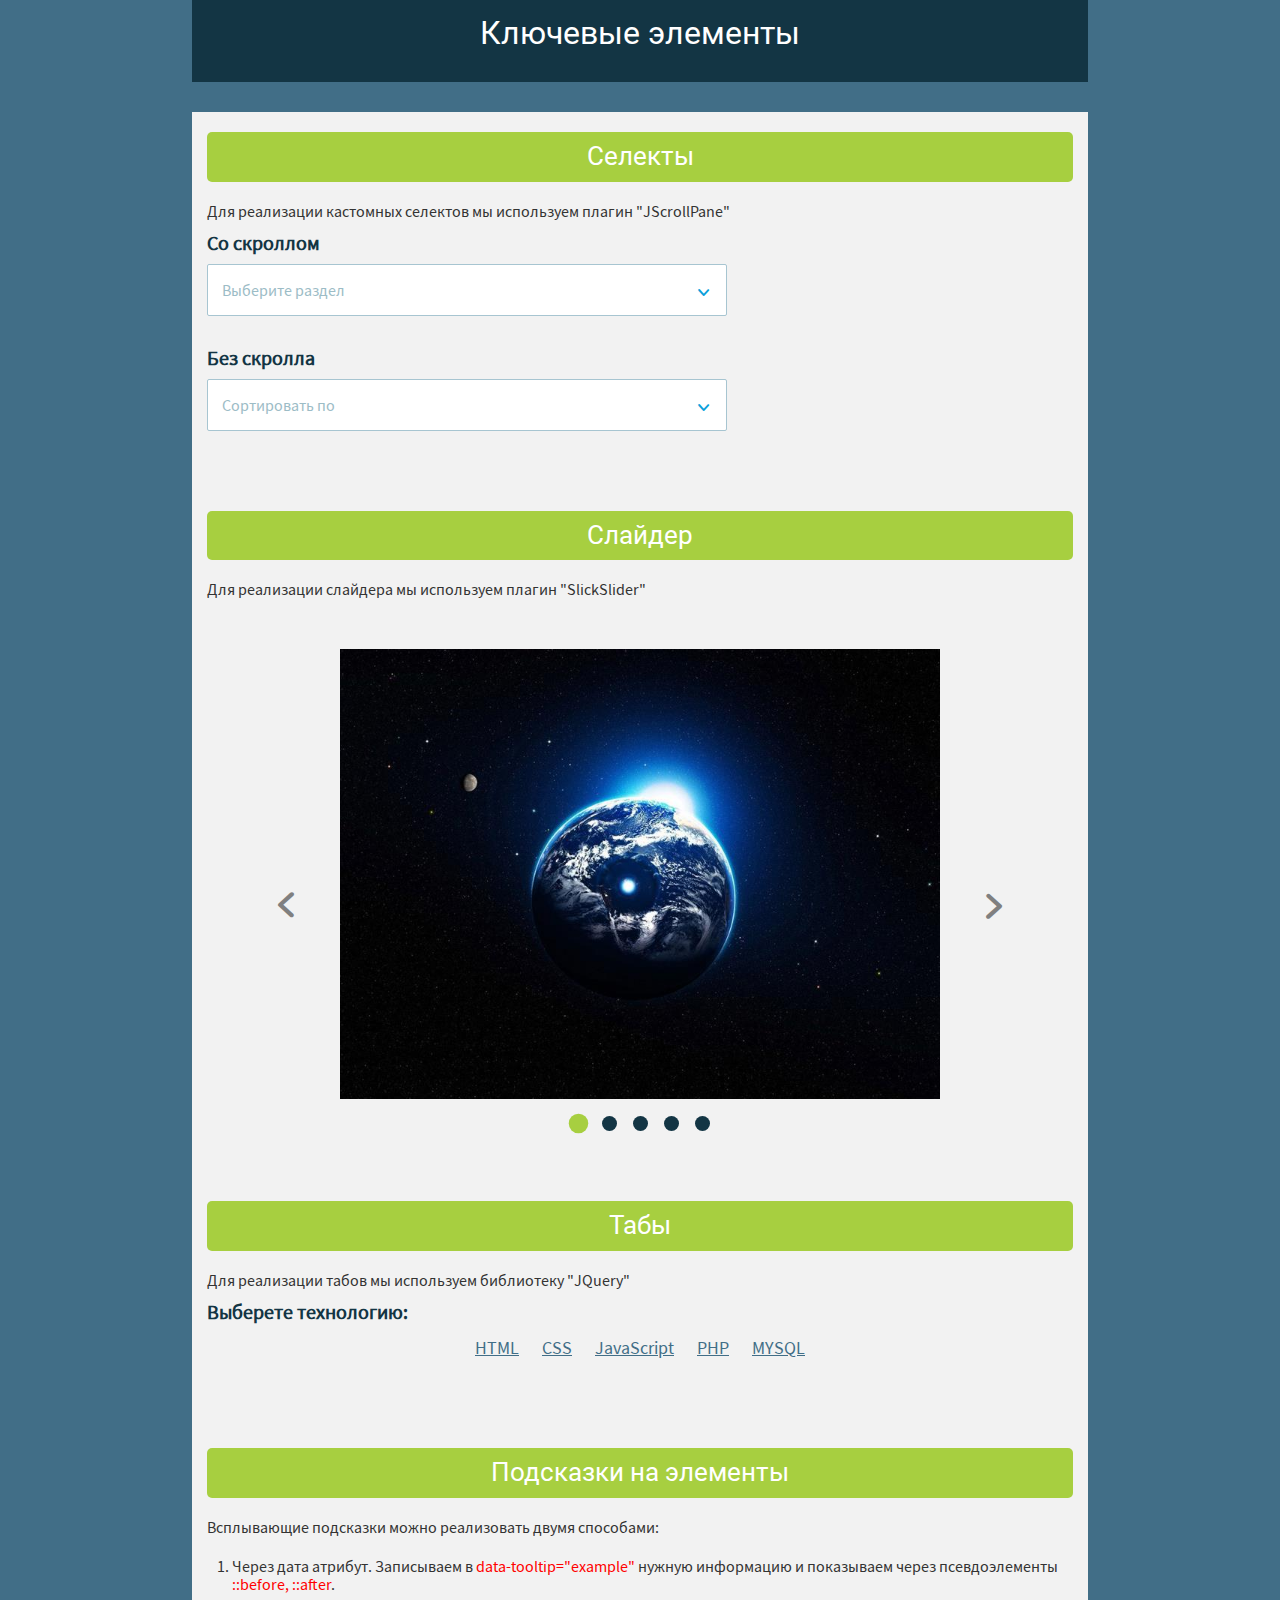
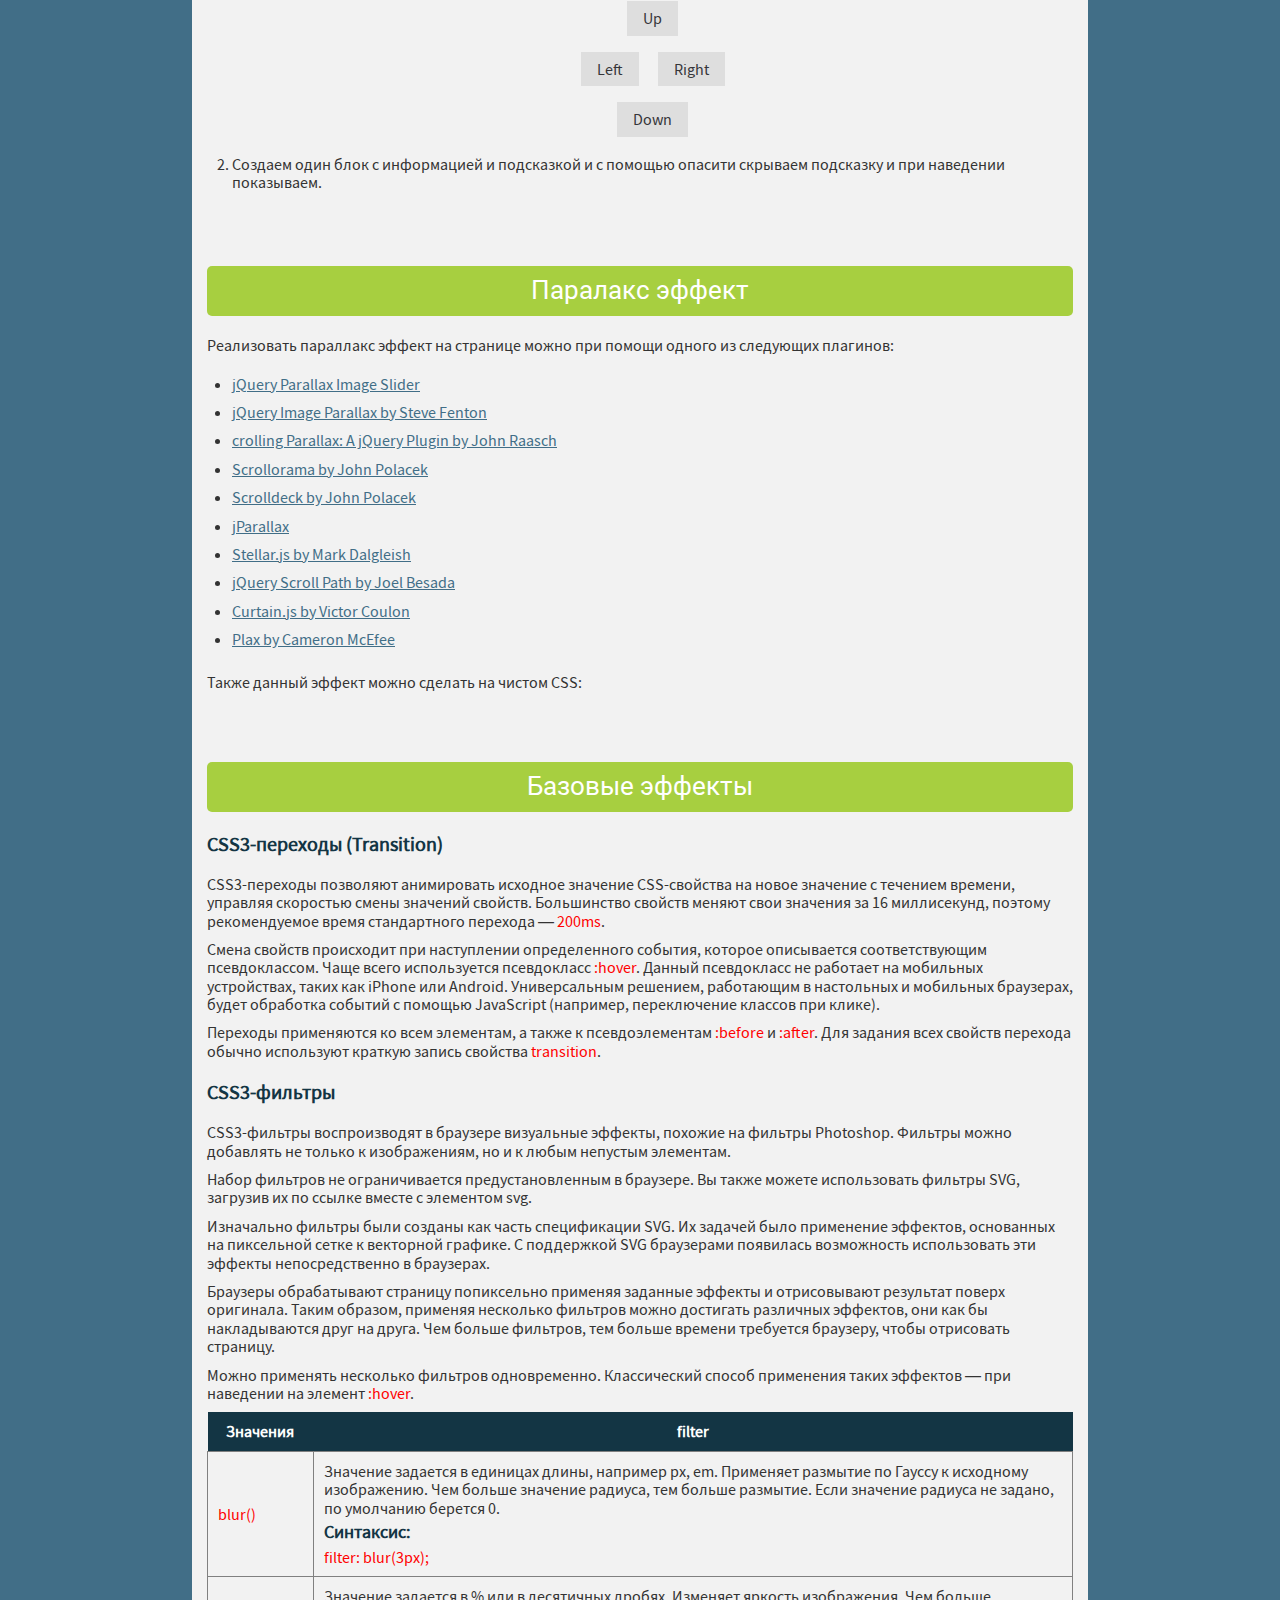
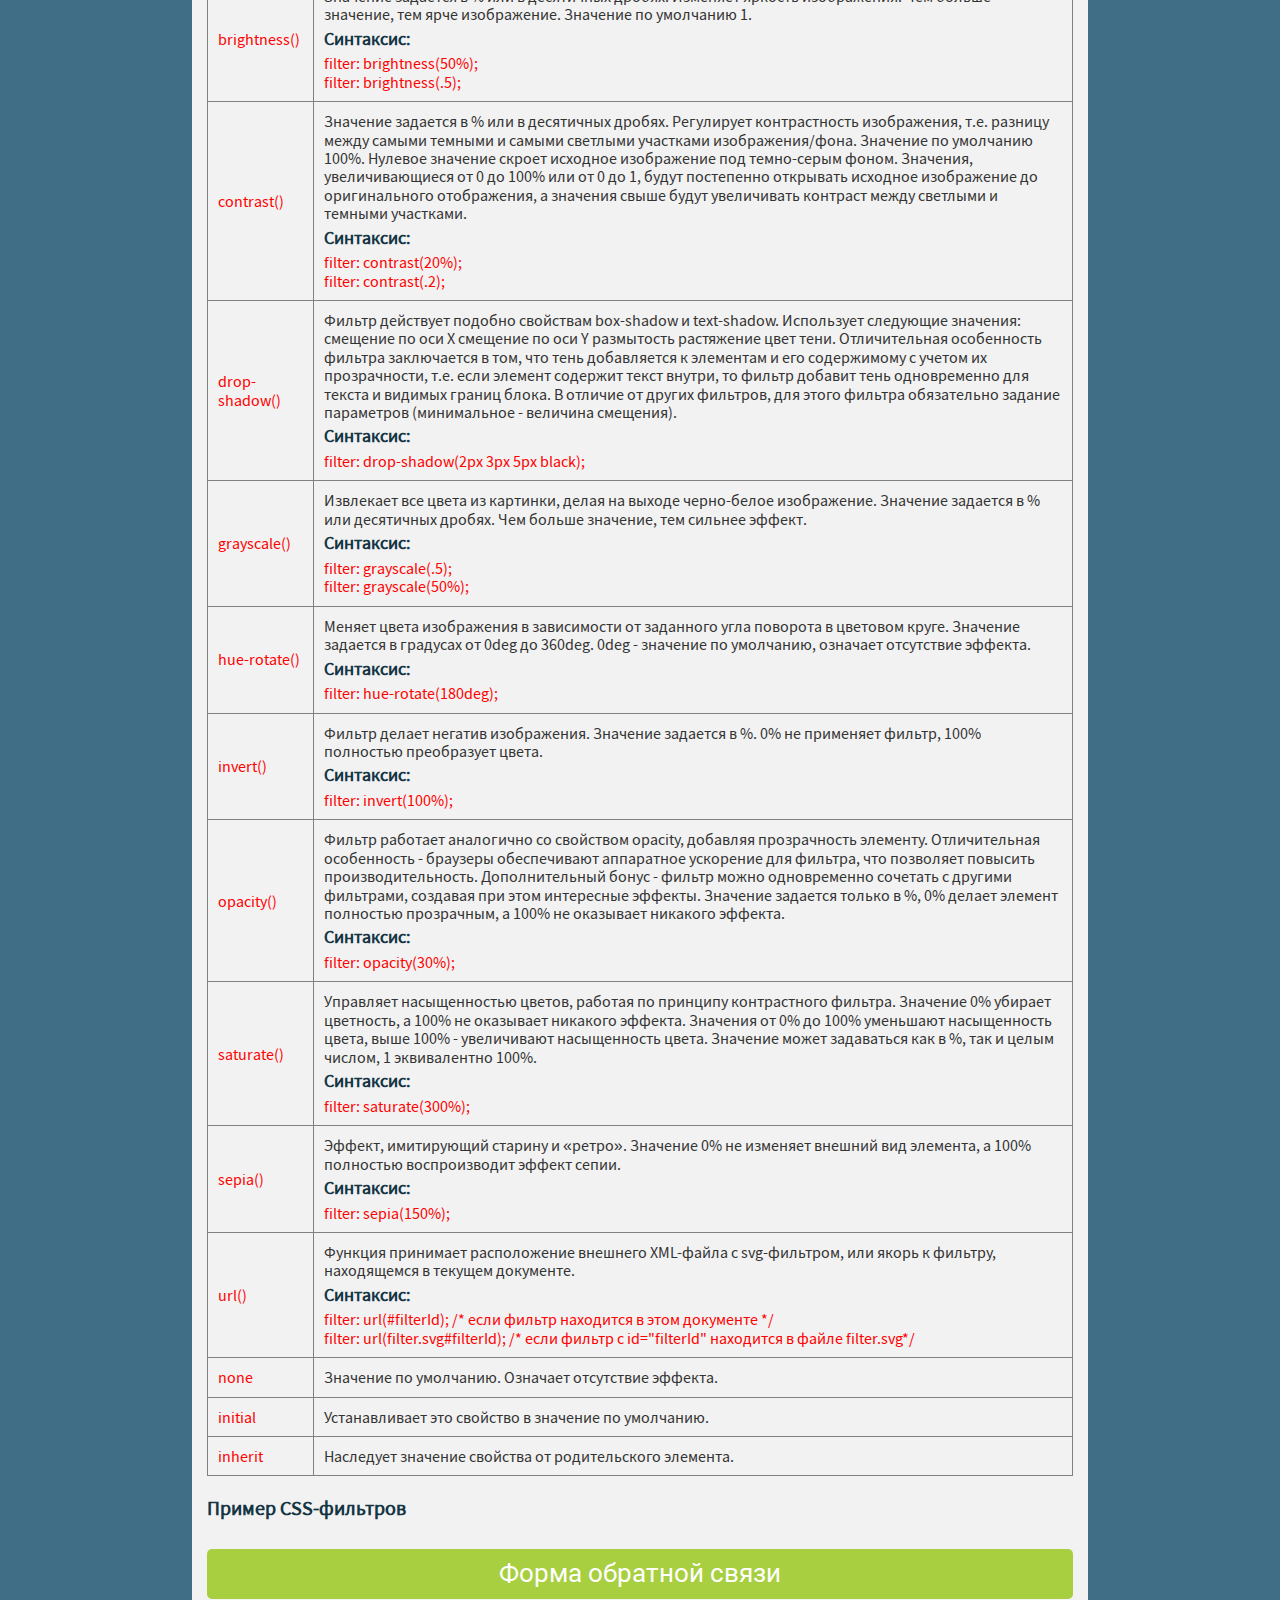
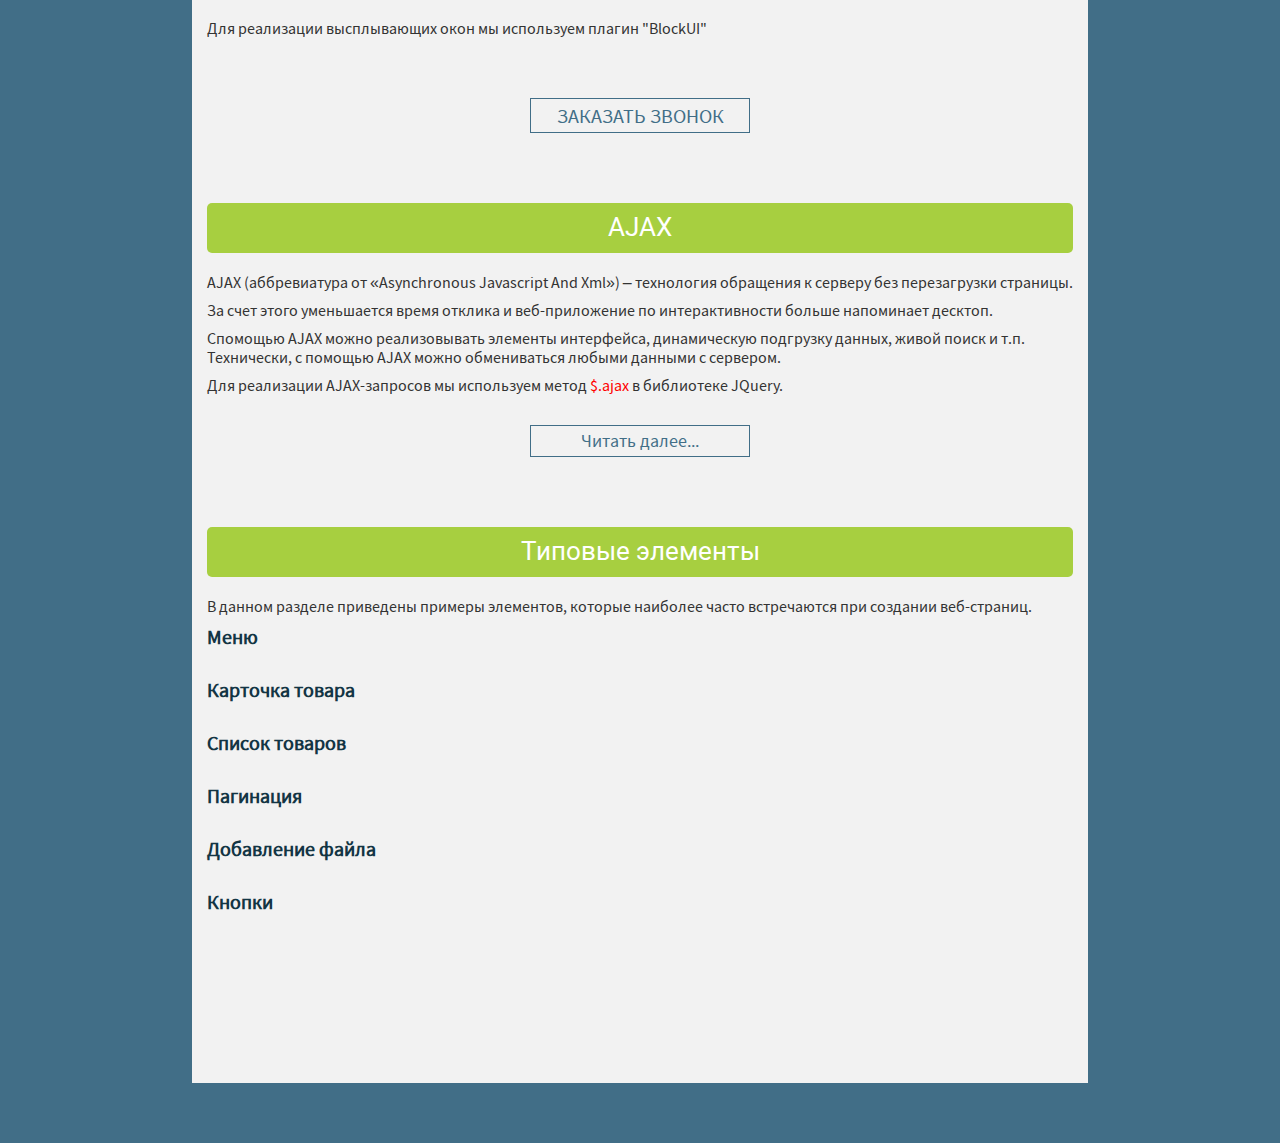
==== key_elements/elements.html @ 2337643b "add key_elemets" ====
<!DOCTYPE html>
<html lang="ru">
<head>
	<!--[if IE 9]><html class="ie"><![endif]-->
	<meta charset="UTF-8">
	<title>Ключевые элементы</title>
	<meta name="keywords" content="" />
	<meta name="description" content="" />
	<meta http-equiv="X-UA-Compatible" content="IE=edge" >
	<link rel="stylesheet" href="css/libs/normalize.css">
	<link type="text/css" href="css/jquery.jscrollpane.css" rel="stylesheet"/>
	<link type="text/css" href="css/sumoselect.css" rel="stylesheet"/>
	<link rel="stylesheet" href="css/slick.css">
	<link rel="stylesheet" href="css/element_slider.css">
	<link rel="stylesheet" href="css/pop_up.css">
	<link rel="stylesheet" href="css/fonts.css">
	<link rel="stylesheet" href="css/main.css">
	
</head>
<body>

	<header class="header">
		<h1 class="header__title">Ключевые элементы</h1>
	</header>

	<div class="content">

		<div class="content__item charter">
			<h2 class="charter__title">Селекты</h2>
			<div class="charter__text">
				<p class="charter__paragraph">Для реализации кастомных селектов мы используем плагин "JScrollPane"</p>
				<h3 class="charter__subtitle">Со скроллом</h3>
				<div class="select-wrap">
					<select class="js-select select">
						<option disabled="disabled" selected>Выберите раздел</option>
						<option>1</option>
						<option>2</option>
						<option>3</option>
						<option>4</option>
						<option>5</option>
						<option>6</option>
						<option>7</option>
					</select>
				</div>

				<h3 class="charter__subtitle">Без скролла</h3>
				<div class="select-wrap">
					<select class="js-select select">
						<option disabled="disabled" selected>Сортировать по</option>
						<option>Цене</option>
						<option>Популярности</option>
						<option>Производителю</option>
					</select>
				</div>
			</div>
		</div>

		<div class="content__item charter">
			<h2 class="charter__title">Слайдер</h2>
			<div class="charter__text">
				<p class="charter__paragraph">Для реализации слайдера мы используем плагин "SlickSlider"</p>
				<ul class="js-slider__list slider__list">
					<li class="slider__item">
						<img src="img/slide-1.jpg" alt="Slide" class="slider__img">
					</li>
					<li class="slider__item">
						<img src="img/slide-2.jpg" alt="Slide" class="slider__img">
					</li>
					<li class="slider__item">
						<img src="img/slide-3.jpg" alt="Slide" class="slider__img">
					</li>
					<li class="slider__item">
						<img src="img/slide-4.jpg" alt="Slide" class="slider__img">
					</li>
					<li class="slider__item">
						<img src="img/slide-5.jpg" alt="Slide" class="slider__img">
					</li>
				</ul>
			</div>
		</div>

		<div class="content__item charter">
			<h2 class="charter__title">Табы</h2>
			<p class="charter__paragraph">Для реализации табов мы используем библиотеку "JQuery"</p>
			<div class="charter__text">
				<div class="tabs-wrapper">
					<div class="tabs js-tabs">
						<div class="exampleTab__choose">
							<span class="exampleTab__pick">Выберете технологию:</span>
							<span class="exampleTab__mobileSelect js-mobile-tab-link"></span>
							<div class="exampleTab__tabs js-mobiletabs">
							<a href="javascript:void(0);" data-href="elem1" class="js-tab-link exampleTab__tab">HTML</a>
							<a href="javascript:void(0);" data-href="elem2" class="js-tab-link exampleTab__tab">CSS</a>
							<a href="javascript:void(0);" data-href="elem3" class="js-tab-link exampleTab__tab">JavaScript</a>
							<a href="javascript:void(0);" data-href="elem4" class="js-tab-link exampleTab__tab">PHP</a>
							<a href="javascript:void(0);" data-href="elem5" class="js-tab-link exampleTab__tab">MYSQL</a>
							</div>
						</div>
						<div class="exampleTab__tabblock">
							<div class="exampleTab__item js-tab__elem1 hidden-block js-tab">
								HTML (HyperText Markup Language — «язык гипертекстовой разметки») — стандартизированный язык разметки документов во Всемирной паутине. Большинство веб-страниц содержат описание разметки на языке HTML (или XHTML).
							</div>
							<div class="exampleTab__item js-tab__elem2 hidden-block js-tab">
								CSS (Cascading Style Sheets — каскадные таблицы стилей) — формальный язык описания внешнего вида документа, написанного с использованием языка разметки.
							</div>
							<div class="exampleTab__item js-tab__elem3 hidden-block js-tab">
								JavaScript — мультипарадигменный язык программирования. Поддерживает объектно-ориентированный, императивный и функциональный стили. Является реализацией языка ECMAScript (стандарт ECMA-262).
							</div>
							<div class="exampleTab__item js-tab__elem4 hidden-block js-tab">
								PHP (PHP: Hypertext Preprocessor — «PHP: препроцессор гипертекста»; первоначально Personal Home Page Tools — «Инструменты для создания персональных веб-страниц») — скриптовый язык общего назначения, интенсивно применяемый для разработки веб-приложений.
							</div>
							<div class="exampleTab__item js-tab__elem5 hidden-block js-tab">
								MySQL — свободная реляционная система управления базами данных. Разработку и поддержку MySQL осуществляет корпорация Oracle, получившая права на торговую марку вместе с поглощённой Sun Microsystems, которая ранее приобрела шведскую компанию MySQL AB. Продукт распространяется как под GNU General Public License, так и под собственной коммерческой лицензией. Помимо этого, разработчики создают функциональность по заказу лицензионных пользователей. Именно благодаря такому заказу почти в самых ранних версиях появился механизм репликации.
							</div>
						</div>
					</div>
				</div>
			</div>
		</div>

		<div class="content__item charter">
			<h2 class="charter__title">Подсказки на элементы</h2>
			<div class="charter__text">
				<p class="charter__paragraph">Всплывающие подсказки можно реализовать двумя способами:</p>
				<ol class="list">
					<li class="list__item">Через дата атрибут. Записываем в <span class="word--red">data-tooltip="example"</span> нужную информацию и показываем через псевдоэлементы <span class="word--red">::before, ::after</span>.
						<main>
							<div>
								<span tooltip="I'm up above it!">Up</span>
							</div>
							<div>
								<span tooltip="Slide to the left" flow="left">Left</span>
								<span tooltip="Slide to the right" flow="right">Right</span>
							</div>
							<div>
								<span tooltip="Get Down." flow="down">Down</span>
							</div>
						</main>
					</li>
					<li class="list__item">Создаем один блок с информацией и подсказкой и с помощью опасити скрываем подсказку и при наведении показываем.
						<script async src="https://jsfiddle.net/skuxvdde/1/embed/html,css,result/dark/"></script>
					</li>
				</ol>
				
			</div>
		</div>

		<div class="content__item charter">
			<h2 class="charter__title">Паралакс эффект</h2>
			<div class="charter__text">
				<p class="charter__paragraph">
					Реализовать параллакс эффект на странице можно при помощи одного из следующих плагинов:
				</p>
				<ul class="list">
					<li class="list__item"><a href="https://github.com/bobbravo2/jQuery-Parallax-Slider">jQuery Parallax Image Slider</a></li>
					<li class="list__item"><a href="http://www.stevefenton.co.uk/cmsfiles/assets/File/imageparallax.html">jQuery Image Parallax by Steve Fenton</a></li>
					<li class="list__item"><a href="http://jonraasch.com/blog/scrolling-parallax-jquery-plugin">crolling Parallax: A jQuery Plugin by John Raasch</a></li>
					<li class="list__item"><a href="http://johnpolacek.github.com/scrollorama/">Scrollorama by John Polacek</a></li>
					<li class="list__item"><a href="http://johnpolacek.github.com/scrolldeck.js/">Scrolldeck by John Polacek</a></li>
					<li class="list__item"><a href="http://webdev.stephband.info/parallax.html">jParallax </a></li>
					<li class="list__item"><a href="http://markdalgleish.com/projects/stellar.js/">Stellar.js by Mark Dalgleish</a></li>
					<li class="list__item"><a href="http://joelb.me/scrollpath/">jQuery Scroll Path by Joel Besada</a></li>
					<li class="list__item"><a href="http://curtain.victorcoulon.fr/#intro">Curtain.js by Victor Coulon</a></li>
					<li class="list__item"><a href="http://www.cameronmcefee.com/plax/">Plax by Cameron McEfee</a></li>
				</ul>
				<p class="charter__paragraph">
					Также данный эффект можно сделать на чистом CSS:
				</p>
				<script async src="https://jsfiddle.net/6qmL6r1r/embed/html,css,result/dark/"></script>
			</div>
		</div>

		<div class="content__item charter">
			<h2 class="charter__title">Базовые эффекты</h2>
			<div class="charter__text">
				<h3 class="charter__subtitle">CSS3-переходы (Transition)</h3>
				<p class="charter__paragraph">CSS3-переходы позволяют анимировать исходное значение CSS-свойства на новое значение с течением времени, управляя скоростью смены значений свойств. Большинство свойств меняют свои значения за 16 миллисекунд, поэтому рекомендуемое время стандартного перехода — <span class="word--red">200ms</span>.</p>
				<p class="charter__paragraph">Смена свойств происходит при наступлении определенного события, которое описывается соответствующим псевдоклассом. Чаще всего используется псевдокласс <span class="word--red">:hover</span>. Данный псевдокласс не работает на мобильных устройствах, таких как iPhone или Android. Универсальным решением, работающим в настольных и мобильных браузерах, будет обработка событий с помощью JavaScript (например, переключение классов при клике).</p>
				<p class="charter__paragraph">Переходы применяются ко всем элементам, а также к псевдоэлементам <span class="word--red">:before</span> и <span class="word--red">:after</span>. Для задания всех свойств перехода обычно используют краткую запись свойства   <span class="word--red">transition</span>.</p>
				<script async src="https://jsfiddle.net/afwvyvx9/6/embed/html,css,result/dark/"></script>
			</div>
			<div class="charter__text">
				<h3 class="charter__subtitle">CSS3-фильтры</h3>
				<p class="charter__paragraph">CSS3-фильтры воспроизводят в браузере визуальные эффекты, похожие на фильтры Photoshop. Фильтры можно добавлять не только к изображениям, но и к любым непустым элементам.</p>
				<p class="charter__paragraph">Набор фильтров не ограничивается предустановленным в браузере. Вы также можете использовать фильтры SVG, загрузив их по ссылке вместе с элементом svg.</p>
				<p class="charter__paragraph">Изначально фильтры были созданы как часть спецификации SVG. Их задачей было применение эффектов, основанных на пиксельной сетке к векторной графике. С поддержкой SVG браузерами появилась возможность использовать эти эффекты непосредственно в браузерах.</p>
				<p class="charter__paragraph">Браузеры обрабатывают страницу попиксельно применяя заданные эффекты и отрисовывают результат поверх оригинала. Таким образом, применяя несколько фильтров можно достигать различных эффектов, они как бы накладываются друг на друга. Чем больше фильтров, тем больше времени требуется браузеру, чтобы отрисовать страницу.</p>
				<p class="charter__paragraph">Можно применять несколько фильтров одновременно. Классический способ применения таких эффектов — при наведении на элемент <span class="word--red">:hover</span>.</p>

				<table>
					<tr>
						<th class="th--1st">Значения</th>
						<th>filter</th>
					</tr>
					<tr>
						<td class="word--red">blur()</td>
						<td>
							<p>Значение задается в единицах длины, например px, em. Применяет размытие по Гауссу к исходному изображению. Чем больше значение радиуса, тем больше размытие. Если значение радиуса не задано, по умолчанию берется 0.</p>
							<p class="table__syntax">Синтаксис:</p>
							<p class="word--red">filter: blur(3px);</p>
						</td>
					</tr>
					<tr>
						<td class="word--red">brightness()</td>
						<td>
							<p>Значение задается в % или в десятичных дробях. Изменяет яркость изображения. Чем больше значение, тем ярче изображение. Значение по умолчанию 1.</p>
							<p class="table__syntax">Синтаксис:</p>
							<p class="word--red">filter: brightness(50%);</p>
							<p class="word--red">filter: brightness(.5);</p>
						</td>
					</tr>
					<tr>
						<td class="word--red">contrast()</td>
						<td>
							<p>Значение задается в % или в десятичных дробях. Регулирует контрастность изображения, т.е. разницу между самыми темными и самыми светлыми участками изображения/фона. Значение по умолчанию 100%. Нулевое значение скроет исходное изображение под темно-серым фоном. Значения, увеличивающиеся от 0 до 100% или от 0 до 1, будут постепенно открывать исходное изображение до оригинального отображения, а значения свыше будут увеличивать контраст между светлыми и темными участками.</p>
							<p class="table__syntax">Синтаксис:</p>
							<p class="word--red">filter: contrast(20%);</p>
							<p class="word--red">filter: contrast(.2);</p>
						</td>
					</tr>
					<tr>
						<td class="word--red">drop-shadow()</td>
						<td>
							<p>Фильтр действует подобно свойствам box-shadow и text-shadow. Использует следующие значения: смещение по оси Х смещение по оси Y размытость растяжение цвет тени. Отличительная особенность фильтра заключается в том, что тень добавляется к элементам и его содержимому с учетом их прозрачности, т.е. если элемент содержит текст внутри, то фильтр добавит тень одновременно для текста и видимых границ блока. В отличие от других фильтров, для этого фильтра обязательно задание параметров (минимальное - величина смещения).</p>
							<p class="table__syntax">Синтаксис:</p>
							<p class="word--red">filter: drop-shadow(2px 3px 5px black);</p>
						</td>
					</tr>
					<tr>
						<td class="word--red">grayscale()</td>
						<td>
							<p>Извлекает все цвета из картинки, делая на выходе черно-белое изображение. Значение задается в % или десятичных дробях. Чем больше значение, тем сильнее эффект.</p>
							<p class="table__syntax">Синтаксис:</p>
							<p class="word--red">filter: grayscale(.5);</p>
							<p class="word--red">filter: grayscale(50%);</p>
						</td>
					</tr>
					<tr>
						<td class="word--red">hue-rotate()</td>
						<td>
							<p>Меняет цвета изображения в зависимости от заданного угла поворота в цветовом круге. Значение задается в градусах от 0deg до 360deg. 0deg - значение по умолчанию, означает отсутствие эффекта.</p>
							<p class="table__syntax">Синтаксис:</p>
							<p class="word--red">filter: hue-rotate(180deg);</p>
						</td>
					</tr>
					<tr>
						<td class="word--red">invert()</td>
						<td>
							<p>Фильтр делает негатив изображения. Значение задается в %. 0% не применяет фильтр, 100% полностью преобразует цвета.</p>
							<p class="table__syntax">Синтаксис:</p>
							<p class="word--red">filter: invert(100%);</p>
						</td>
					</tr>
					<tr>
						<td class="word--red">opacity()</td>
						<td>
							<p>Фильтр работает аналогично со свойством opacity, добавляя прозрачность элементу. Отличительная особенность - браузеры обеспечивают аппаратное ускорение для фильтра, что позволяет повысить производительность. Дополнительный бонус - фильтр можно одновременно сочетать с другими фильтрами, создавая при этом интересные эффекты. Значение задается только в %, 0% делает элемент полностью прозрачным, а 100% не оказывает никакого эффекта.</p>
							<p class="table__syntax">Синтаксис:</p>
							<p class="word--red">filter: opacity(30%);</p>
						</td>
					</tr>
					<tr>
						<td class="word--red">saturate()</td>
						<td>
							<p>Управляет насыщенностью цветов, работая по принципу контрастного фильтра. Значение 0% убирает цветность, а 100% не оказывает никакого эффекта. Значения от 0% до 100% уменьшают насыщенность цвета, выше 100% - увеличивают насыщенность цвета. Значение может задаваться как в %, так и целым числом, 1 эквивалентно 100%.</p>
							<p class="table__syntax">Синтаксис:</p>
							<p class="word--red">filter: saturate(300%);</p>
						</td>
					</tr>
					<tr>
						<td class="word--red">sepia()</td>
						<td>
							<p>Эффект, имитирующий старину и «ретро». Значение 0% не изменяет внешний вид элемента, а 100% полностью воспроизводит эффект сепии.</p>
							<p class="table__syntax">Синтаксис:</p>
							<p class="word--red">filter: sepia(150%);</p>
						</td>
					</tr>
					<tr>
						<td class="word--red">url()</td>
						<td>
							<p>Функция принимает расположение внешнего XML-файла с svg-фильтром, или якорь к фильтру, находящемся в текущем документе.</p>
							<p class="table__syntax">Синтаксис:</p>
							<p class="word--red">filter: url(#filterId); /* если фильтр находится в этом документе */</p>
							<p class="word--red">filter: url(filter.svg#filterId); /* если фильтр с id="filterId" находится в файле filter.svg*/</p>
						</td>
					</tr>
					<tr>
						<td class="word--red">none</td>
						<td>
							<p>Значение по умолчанию. Означает отсутствие эффекта.</p>
						</td>
					</tr>
					<tr>
						<td class="word--red">initial</td>
						<td>
							<p>Устанавливает это свойство в значение по умолчанию.</p>
						</td>
					</tr>
					<tr>
						<td class="word--red">inherit</td>
						<td>
							<p>Наследует значение свойства от родительского элемента.</p>
						</td>
					</tr>
				</table>

				<h3 class="charter__subtitle">Пример CSS-фильтров</h3>
				<script async src="https://jsfiddle.net/afwvyvx9/7/embed/html,css,result/dark/"></script>
			</div>

			<div class="content__item charter">
				<h2 class="charter__title">Форма обратной связи</h2>
				<div class="charter__text">
					<p class="charter__paragraph">Для реализации высплывающих окон мы используем плагин "BlockUI"</p>
					<a href="#callback" class="callback__btn js-show-popup">Заказать звонок</a>
					<div id="callback" class="callback hidden-block">
						<div class="callback__wrapper">
							<a href="#" class="callback__close">+</a>
							<div class="callback__container">
								<form action="/" class="callback__form">
									<div class="callback__input-wrap">
										<label for="callback__name" class="callback__label">Ваше имя</label>
										<input type="text" id="callback__name" class="callback__input">
									</div>
									<div class="callback__input-wrap">
										<label for="callback__phone" class="callback__label">Ваш телефон</label>
										<input type="text" id="callback__phone" class="callback__input" placeholder="+7 (***) ***-**-**">
									</div>
									<div class="callback__input-wrap">
										<input type="submit" id="callback__submit" class="callback__submit" value="Отправить">
									</div>
								</form>
							</div>
						</div>
					</div>
				</div>
			</div>

			<div class="content__item charter">
				<h2 class="charter__title">AJAX</h2>
				<div class="charter__text">
					<p class="charter__paragraph">AJAX (аббревиатура от «Asynchronous Javascript And Xml») – технология обращения к серверу без перезагрузки страницы.</p>
					<p class="charter__paragraph">За счет этого уменьшается время отклика и веб-приложение по интерактивности больше напоминает десктоп.</p>
					<p class="charter__paragraph">Спомощью AJAX можно реализовывать элементы интерфейса, динамическую подгрузку данных, живой поиск и т.п. Технически, с помощью AJAX можно обмениваться любыми данными с сервером.</p>
					<p class="charter__paragraph">Для реализации AJAX-запросов мы используем метод <span class="word--red">$.ajax</span> в библиотеке JQuery.</p>
					<div class="ajax__text"></div>
					<div class="ajax__btn" id="ajax__btn">Читать далее...</div>
				</div>
			</div>

			<div class="content__item charter">
				<h2 class="charter__title">Типовые элементы</h2>
				<div class="charter__text">
					<p class="charter__paragraph">В данном разделе приведены примеры элементов, которые наиболее часто встречаются при создании веб-страниц.</p>
					<div class="charter__text">
						<h3 class="charter__subtitle">Меню</h3>
						<script async src="https://jsfiddle.net/w1nqrkg9/15/embed/html,css,result/dark/"></script>
					</div>
					<div class="charter__text">
						<h3 class="charter__subtitle">Карточка товара</h3>
						<script async src="https://jsfiddle.net/gmaxb1qn/287/embed/html,css,result/dark/"></script>
					</div>
					<div class="charter__text">
						<h3 class="charter__subtitle">Список товаров</h3>
						<script async src="https://jsfiddle.net/gmaxb1qn/288/embed/html,css,result/dark/"></script>
					</div>
					<div class="charter__text">
						<h3 class="charter__subtitle">Пагинация</h3>
						<script async src="https://jsfiddle.net/jdr4cn1w/9/embed/html,css,result/dark/"></script>
					</div>
					<div class="charter__text">
						<h3 class="charter__subtitle">Добавление файла</h3>
						<script async src="https://jsfiddle.net/767jpqeh/6/embed/html,css,result/dark/"></script>
					</div>
					<div class="charter__text">
						<h3 class="charter__subtitle">Кнопки</h3>
						<script async src="https://jsfiddle.net/cwLbhmrk/10/embed/html,css,result/dark/"></script>
					</div>
					
				</div>
			</div>

		</div>

	</div>

	<script src="js/libs.min.js"></script>
	<script src="js/common.js"></script>
</body>
</html>
---- key_elements/css/sumoselect.css ----
.SumoSelect p{margin:0;}
.SlectBox{width:200px;padding:5px 8px;}
.SelectClass{position:absolute;top:0px;left:0px;right:0px;height:100%;width:100%;border:none;z-index:1;-webkit-box-sizing:border-box;-moz-box-sizing:border-box;box-sizing:border-box;-ms-filter:"progid:DXImageTransform.Microsoft.Alpha(Opacity=0)";filter:alpha(opacity=0);-moz-opacity:0;-khtml-opacity:0;opacity:0;}
.SumoSelect > .optWrapper > .options > li label, .SumoSelect > .CaptionCont{user-select:none;-o-user-select:none;-moz-user-select:none;-khtml-user-select:none;-webkit-user-select:none;}
.SumoSelect{display:inline-block;position:relative;outline:none;}
.SumoSelect:focus > .CaptionCont,.SumoSelect:hover > .CaptionCont{border-color:#7799D0;}
.SumoSelect > .CaptionCont{position:relative;border:1px solid #A4A4A4;min-height:14px;background-color:#fff;border-radius:2px;margin:0px;}
.SumoSelect > .CaptionCont > span{display:block;padding-right:30px;text-overflow:ellipsis;white-space:nowrap;overflow:hidden;cursor:default;}
.SumoSelect > .CaptionCont > label{position:absolute;top:0px;right:0px;bottom:0px;width:30px;}
.SumoSelect > .CaptionCont > label > i{width:16px;height:16px;display:block;position:absolute;top:0px;left:0px;right:0px;bottom:0px;margin:auto;background-repeat:no-repeat;opacity:1;width: 0;height: 0;border-style: solid;border-width: 5px 5px 0 5px;border-color: #101010 transparent transparent transparent;}
.SumoSelect > .optWrapper{top:30px;width:100%;position:absolute;left:0;opacity:0;visibility:hidden;-webkit-box-sizing:border-box;-moz-box-sizing:border-box;box-sizing:border-box;z-index:-100;background:#fff;overflow:hidden;}
.SumoSelect > .optWrapper.open{top:35px;visibility:visible;opacity:1;z-index:1000;}
.SumoSelect > .optWrapper > .options{list-style:none;display:block;padding:0px;margin:0px;overflow:auto;border-radius:2px;max-height:250px;}
.SumoSelect > .optWrapper.isFloating > .options{max-height:100%;}
.SumoSelect > .optWrapper > .options > li{padding:6px 6px;border-bottom:1px solid #F3F3F3;position:relative;}
.SumoSelect > .optWrapper > .options > li:first-child{border-radius:2px 2px 0px 0px;}
.SumoSelect > .optWrapper > .options > li:last-child{border-bottom:none;border-radius:0px 0px 2px 2px;}
.SumoSelect > .optWrapper > .options > li:hover{background-color:#E4E4E4;}
.SumoSelect > .optWrapper > .options > li.sel{background-color:#a1c0e4;}
.SumoSelect > .optWrapper > .options > li label{text-overflow:ellipsis;white-space:nowrap;overflow:hidden;display:block;cursor:pointer;}
.SumoSelect > .optWrapper > .options > li span{display:none;}
.SumoSelect > .optWrapper.isFloating{position:fixed;top:0px;left:0px;right:0px;width:90%;bottom:0px;margin:auto;max-height:90%;}
.SumoSelect > .optWrapper > .options > li.disabled{background-color:inherit;pointer-events:none;}
.SumoSelect > .optWrapper > .options > li.disabled *{-ms-filter:"progid:DXImageTransform.Microsoft.Alpha(Opacity=50)";filter:alpha(opacity=50);-moz-opacity:0.5;-khtml-opacity:0.5;opacity:0.5;}
.SumoSelect > .optWrapper.multiple .options{margin-top:0;}
.SumoSelect > .optWrapper.multiple .options > li{padding-left:35px;cursor:pointer;position:relative;}
.SumoSelect > .optWrapper.multiple .options > li span,
.SumoSelect .select-all > span{position:absolute;display:block;width:30px;top:0px;bottom:0px;margin-left:-35px;}
.SumoSelect > .optWrapper.multiple .options > li span i,
.SumoSelect .select-all > span i{position:absolute;margin:auto;left:0px;right:0px;top:0px;bottom:0px;width:14px;height:14px;border:1px solid #AEAEAE;border-radius:2px;background-color:#fff;}
.SumoSelect > .optWrapper > .MultiControls{display:none;border-top:1px solid #ddd;background-color:#fff;}
.SumoSelect > .optWrapper.multiple.isFloating > .MultiControls{display:block;margin-top:5px;position:absolute;bottom:0px;width:100%;}
.SumoSelect  .optWrapper.multiple  .MultiControls{display:none;}
.SumoSelect > .optWrapper.multiple.okCancelInMulti > .MultiControls > p{padding:6px;}
.SumoSelect > .optWrapper.multiple > .MultiControls > p{display:inline-block;cursor:pointer;padding:12px;width:50%;box-sizing:border-box;text-align:center;}
.SumoSelect > .optWrapper.multiple > .MultiControls > p:hover{background-color:#f1f1f1;}
.SumoSelect > .optWrapper.multiple > .MultiControls > p.btnOk{border-right:1px solid #DBDBDB;border-radius:0px 0px 0px 3px;}
.SumoSelect > .optWrapper.multiple > .MultiControls > p.btnCancel{border-radius:0px 0px 3px 0px;}
.SumoSelect > .optWrapper.isFloating > .options > li{padding:12px 6px;}
.SumoSelect > .optWrapper.multiple.isFloating > .options > li{padding-left:35px;}
.SumoSelect > .optWrapper.multiple.isFloating{padding-bottom:43px;}
.SumoSelect > .optWrapper.multiple .options > li.selected span i,
.SumoSelect .select-all.selected > span i,
.SumoSelect .select-all.partial > span i{background-color:rgb(104, 180, 45);;box-shadow:none;border-color:transparent;background-image:url('[data-uri]');background-repeat:no-repeat;background-position:center center;}
.SumoSelect.disabled{opacity:0.7;cursor:not-allowed;}
.SumoSelect.disabled > .CaptionCont{border-color:#ccc;box-shadow:none;}
.SumoSelect .select-all{margin-top:13px;border-radius:3px 3px 0px 0px;position:relative;background-color:#fff;padding:8px 0px 3px 35px;font-size: 12px;}
.SumoSelect .select-all > span i{cursor:pointer;}
.SumoSelect .select-all.partial > span i{background-color:#ccc;}
.SumoSelect > .optWrapper > .options > li.optGroup{padding-left:5px;text-decoration:underline;}
---- key_elements/css/element_slider.css ----
/* FONT */.partners .elementSlider__img {
  height: 180px;
}

.partners .elementSlider__img-cell:before {
  content: none;
}

.elementSlider + .elementSlider {
  border-top: 1px solid #fff;
}

.sliderHover__title {
  padding-bottom: 15px;
  padding-top: 10px;
  padding-left: 20px;
  padding-right: 20px;
  border-bottom: 1px solid #ecebf1;
}

.sliderHover__title-link {
  font-size: 14px;
  color: #184ff2;
  text-decoration: none;
  letter-spacing: 0.5px;
}

.sliderHover__list {
  padding-left: 20px;
  padding-right: 20px;
  border-top: 1px solid #ecebf1;
}

.sliderHover__item {
  border-bottom: 1px solid #ecebf1;
  padding-bottom: 10px;
  padding-top: 13px;
  line-height: 17px;
}

.sliderHover__item:last-of-type {
  border-bottom: 0;
}

.sliderHover__link {
  text-decoration: none;
  color: #9ea4b2;
  font-size: 13px;
  display: inline-block;
  vertical-align: top;
  -webkit-transition: 0.24s all;
  -o-transition: 0.24s all;
  -moz-transition: 0.24s all;
  transition: 0.24s all;
}

.sliderHover__link-title {
  font-size: 16px;
  color: #5429da;
  -webkit-transition: 0.24s all;
  -o-transition: 0.24s all;
  -moz-transition: 0.24s all;
  transition: 0.24s all;
}

.sliderHover__link:hover {
  color: #464c5e;
}

.sliderHover__link:hover .sliderHover__link-title {
  color: #426ff4;
}

.elementSlider__slider {
  padding-left: 10px;
  padding-right: 10px;
  height: 350px;
  overflow: hidden;
  opacity: 0;
  margin-bottom: 30px;
  -webkit-transition: 0.3s all;
  -o-transition: 0.3s all;
  -moz-transition: 0.3s all;
  transition: 0.3s all;
  opacity: 0;
  -webkit-transform: scale(0);
  -moz-transform: scale(0);
  -ms-transform: scale(0);
  -o-transform: scale(0);
  transform: scale(0);
}

.elementSlider__slider.visible {
  opacity: 1;
  -webkit-transform: scale(1);
  -moz-transform: scale(1);
  -ms-transform: scale(1);
  -o-transform: scale(1);
  transform: scale(1);
}

.elementSlider__button .button__border {
  margin: 0 auto;
  max-width: 280px;
}

.elementSlider__item {
  width: 300px;
  padding-left: 10px;
  padding-right: 10px;
  position: relative;
}

.elementSlider__title {
  padding-left: 20px;
  padding-right: 20px;
}

.elementSlider__title h2 {
  margin-top: 34px;
  margin-bottom: 21px;
}

.elementSlider__sliderHover {
  position: absolute;
  top: -490px;
  left: 10px;
  width: 307px;
  height: 438px;
  background: #fff;
  -webkit-border-radius: 3px;
  -moz-border-radius: 3px;
  border-radius: 3px;
  -webkit-box-shadow: 2.5px 4.33px 10px 0px rgba(59, 58, 70, 0.137);
  -moz-box-shadow: 2.5px 4.33px 10px 0px rgba(59, 58, 70, 0.137);
  box-shadow: 2.5px 4.33px 10px 0px rgba(59, 58, 70, 0.137);
  -webkit-transition: 0.34s all;
  -o-transition: 0.34s all;
  -moz-transition: 0.34s all;
  transition: 0.34s all;
  display: none;
}

.elementSlider__link {
  height: 350px;
  background-color: #fff;
  display: block;
  -webkit-border-radius: 3px;
  -moz-border-radius: 3px;
  border-radius: 3px;
  overflow: hidden;
  text-decoration: none;
}

.elementSlider__link-title {
  position: absolute;
  left: 20px;
  bottom: 15px;
  font-size: 15px;
  color: #fff;
  padding-right: 20px;
  font-family: "GothamBold";
}

.elementSlider__link-title ins {
  display: none;
}

.elementSlider__link-link {
  display: block;
  padding-left: 20px;
  color: #4b1dd8;
  text-decoration: none;
  font-size: 14px;
  padding-right: 20px;
  border-top: 1px solid #ecebf1;
  border-bottom: 1px solid #ecebf1;
  padding-top: 12px;
  letter-spacing: 0.5px;
  padding-bottom: 14px;
}

.elementSlider__img {
  height: 202px;
  width: 100%;
  display: table;
  position: relative;
}

.elementSlider__img-cell {
  display: table-cell;
  vertical-align: middle;
  position: relative;
}

.elementSlider__img-cell::before {
  position: absolute;
  top: 0;
  left: -75%;
  z-index: 2;
  display: block;
  content: '';
  width: 50%;
  height: 100%;
  background: -webkit-linear-gradient(left, rgba(255, 255, 255, 0) 0%, rgba(255, 255, 255, 0.3) 100%);
  background: -webkit-gradient(linear, left top, right top, from(rgba(255, 255, 255, 0)), to(rgba(255, 255, 255, 0.3)));
  background: -moz-linear-gradient(left, rgba(255, 255, 255, 0) 0%, rgba(255, 255, 255, 0.3) 100%);
  background: -o-linear-gradient(left, rgba(255, 255, 255, 0) 0%, rgba(255, 255, 255, 0.3) 100%);
  background: linear-gradient(to right, rgba(255, 255, 255, 0) 0%, rgba(255, 255, 255, 0.3) 100%);
  -webkit-transform: skewX(-25deg);
  -moz-transform: skewX(-25deg);
  -ms-transform: skewX(-25deg);
  -o-transform: skewX(-25deg);
  transform: skewX(-25deg);
}

.elementSlider__img-cell:hover::before {
  -webkit-animation: shine .75s;
  -moz-animation: shine .75s;
  -o-animation: shine .75s;
  animation: shine .75s;
}

.elementSlider__img-img {
  margin: 0 auto;
  max-width: 100%;
}

.elementSlider__row {
  width: 100%;
  float: left;
  padding-top: 24px;
}

.elementSlider__col {
  width: 50%;
  padding-left: 20px;
  padding-right: 20px;
  float: left;
  position: relative;
}

.elementSlider__col:first-of-type:after {
  content: '';
  position: absolute;
  right: 0;
  top: -7px;
  height: 90px;
  width: 1px;
  background-color: #dad7e3;
}

.elementSlider__col-title {
  display: block;
  color: #2a2b37;
  font-size: 16px;
  line-height: 20px;
  margin-bottom: 10px;
}

.elementSlider__col-info {
  font-family: "GothamBold";
  font-size: 21px;
  color: #2a2b37;
}

.elementSlider__col-info .rub {
  font-size: 17px;
  line-height: 18px;
  vertical-align: top;
}

.elementSlider .slick-arrow {
  position: absolute;
  right: 0;
  top: 92px;
  z-index: 10;
  font-size: 0;
  width: 40px;
  height: 40px;
  background: white;
  -webkit-transform: perspective(1px) translateZ(0);
  -moz-transform: perspective(1px) translateZ(0);
  transform: perspective(1px) translateZ(0);
  -webkit-transition-property: color;
  -o-transition-property: color;
  -moz-transition-property: color;
  transition-property: color;
  -webkit-transition-duration: 0.3s;
  -moz-transition-duration: 0.3s;
  -o-transition-duration: 0.3s;
  transition-duration: 0.3s;
  border: 0;
}

.elementSlider .slick-arrow:hover:before {
  color: #fff;
}

.elementSlider .slick-arrow:hover:after {
  -webkit-transform: scaleX(1);
  -moz-transform: scaleX(1);
  -ms-transform: scaleX(1);
  -o-transform: scaleX(1);
  transform: scaleX(1);
}


.elementSlider .slick-next:after {
  content: "";
  position: absolute;
  z-index: -1;
  top: 0;
  left: 0;
  right: 0;
  bottom: 0;
  background: #4b1dd8;
  -webkit-transform: scaleX(0);
  -moz-transform: scaleX(0);
  -ms-transform: scaleX(0);
  -o-transform: scaleX(0);
  transform: scaleX(0);
  -webkit-transform-origin: 0 50%;
  -moz-transform-origin: 0 50%;
  -ms-transform-origin: 0 50%;
  -o-transform-origin: 0 50%;
  transform-origin: 0 50%;
  -webkit-transition-property: -webkit-transform;
  transition-property: -webkit-transform;
  -o-transition-property: -o-transform;
  -moz-transition-property: transform, -moz-transform;
  transition-property: transform;
  transition-property: transform, -webkit-transform, -moz-transform, -o-transform;
  -webkit-transition-duration: 0.3s;
  -moz-transition-duration: 0.3s;
  -o-transition-duration: 0.3s;
  transition-duration: 0.3s;
  -webkit-transition-timing-function: ease-out;
  -moz-transition-timing-function: ease-out;
  -o-transition-timing-function: ease-out;
  transition-timing-function: ease-out;
}

.elementSlider .slick-prev {
  left: 0;
  right: auto;
}

.elementSlider .slick-prev:before {
  content: "\6f";
}

.elementSlider .slick-prev:after {
  content: "";
  position: absolute;
  z-index: -1;
  top: 0;
  left: 0;
  right: 0;
  bottom: 0;
  background: #4b1dd8;
  -webkit-transform: scaleX(0);
  -moz-transform: scaleX(0);
  -ms-transform: scaleX(0);
  -o-transform: scaleX(0);
  transform: scaleX(0);
  -webkit-transform-origin: 100% 50%;
  -moz-transform-origin: 100% 50%;
  -ms-transform-origin: 100% 50%;
  -o-transform-origin: 100% 50%;
  transform-origin: 100% 50%;
  -webkit-transition-property: -webkit-transform;
  transition-property: -webkit-transform;
  -o-transition-property: -o-transform;
  -moz-transition-property: transform, -moz-transform;
  transition-property: transform;
  transition-property: transform, -webkit-transform, -moz-transform, -o-transform;
  -webkit-transition-duration: 0.3s;
  -moz-transition-duration: 0.3s;
  -o-transition-duration: 0.3s;
  transition-duration: 0.3s;
  -webkit-transition-timing-function: ease-out;
  -moz-transition-timing-function: ease-out;
  -o-transition-timing-function: ease-out;
  transition-timing-function: ease-out;
}/* Shine */@media screen and (min-width: 768px) {
  .elementSlider {
    padding-bottom: 0;
  }

  .elementSlider__slider {
    height: 385px;
  }

  .elementSlider__item {
    width: 374px;
  }

  .elementSlider__title h2 {
    font-size: 32px;
    margin-top: 43px;
    letter-spacing: -0.1px;
    margin-bottom: 34px;
  }

  .elementSlider__link {
    height: 385px;
  }

  .elementSlider__img {
    height: 255px;
  }

  .elementSlider__button .button__border {
    position: absolute;
    top: 42px;
    right: 20px;
    max-width: 224px;
  }

  .elementSlider + .elementSlider {
    border: 0;
  }

  .partners .elementSlider__img {
    height: 173px;
  }

  .partners .elementSlider__link {
    height: 350px;
  }

  .partners .elementSlider__title h2 {
    margin-top: 31px;
  }

  .partners .elementSlider__button .button__border {
    top: 29px;
  }
}

@media screen and (min-width: 1280px) {
  .elementSlider .container-fluid {
    position: relative;
  }

  .elementSlider__item {
    width: 327px;
  }

  .elementSlider__img {
    height: 202px;
  }

  .elementSlider__link {
    height: 350px;
  }

  .elementSlider__link-title ins {
    display: block;
    font-size: 14px;
  }

  .elementSlider__slider {
    height: 350px;
  }

  .partners .slick-list {
    padding-top: 35px;
    padding-bottom: 70px;
  }

  .partners .elementSlider__slider {
    margin-top: 10px;
    height: 438px;
  }

  .partners .elementSlider__sliderHover {
    z-index: 500;
    display: block;
  }

  .partners .elementSlider__item:hover .elementSlider__sliderHover {
    top: -32px;
  }

  .partners .elementSlider__title h2 {
    margin-bottom: 0;
  }
}

@-webkit-keyframes shine {
  100% {
    left: 125%;
  }
}

@-moz-keyframes shine {
  100% {
    left: 125%;
  }
}

@-o-keyframes shine {
  100% {
    left: 125%;
  }
}

@keyframes shine {
  100% {
    left: 125%;
  }
}
---- key_elements/css/pop_up.css ----
/* FONT */.blockUI.blockMsg {
	overflow: auto;
	-webkit-overflow-scrolling: touch;
	zoom: 1;
}
.hidden-block {
	display: none;
}
.popUpForm {
	max-width: 550px;
	margin: 0 auto;
	width: 100%;
	left: 0;
	right: 0;
	visibility: hidden;
	-webkit-perspective: 1300px;
	-moz-perspective: 1300px;
	perspective: 1300px;
}

.popUpForm__block {
	-webkit-transform-style: preserve-3d;
	-moz-transform-style: preserve-3d;
	transform-style: preserve-3d;
	-webkit-transform: rotateY(-70deg);
	-moz-transform: rotateY(-70deg);
	transform: rotateY(-70deg);
	-webkit-transition: all 0.3s;
	-o-transition: all 0.3s;
	-moz-transition: all 0.3s;
	transition: all 0.3s;
	opacity: 0;
	background-color: #fff;
	width: 100%;
	padding-left: 20px;
	padding-right: 20px;
	padding-top: 51px;
	padding-bottom: 30px;
	-webkit-box-shadow: 5px 8.66px 30px 0px rgba(29, 30, 41, 0.294);
	-moz-box-shadow: 5px 8.66px 30px 0px rgba(29, 30, 41, 0.294);
	box-shadow: 5px 8.66px 30px 0px rgba(29, 30, 41, 0.294);
	-webkit-border-radius: 3px;
	-moz-border-radius: 3px;
	border-radius: 3px;
}

.popUpForm__close {
	width: 28px;
	height: 28px;
	display: inline-block;
	vertical-align: top;
	right: 0;
	top: -14px;
	font-size: 12px;
	position: absolute;
	background-color: #4b1dd8;
	-webkit-border-radius: 50%;
	-moz-border-radius: 50%;
	border-radius: 50%;
	text-align: center;
	padding-top: 3px;
	-webkit-transition: 0.24s all;
	-o-transition: 0.24s all;
	-moz-transition: 0.24s all;
	transition: 0.24s all;
	text-decoration: none;
}

.popUpForm__close:hover {
	-webkit-transform: scale(1.2);
	-moz-transform: scale(1.2);
	-ms-transform: scale(1.2);
	-o-transform: scale(1.2);
	transform: scale(1.2);
}

.popUpForm__title {
	color: #2a2b37;
	display: block;
	font-size: 21px;
	margin-bottom: 26px;
	font-family: "GothamBold";
}

.popUpForm.visible {
	visibility: visible;
}

.popUpForm.visible .popUpForm__block {
	-webkit-transform: rotateY(0deg);
	-moz-transform: rotateY(0deg);
	transform: rotateY(0deg);
	opacity: 1;
}

.popUpForm--consult .formField .checkbox__text,.popUpForm--consult .formField .radio__text {
	letter-spacing: -0.13px;
}

.popUpForm--consult .formField textarea {
	height: 80px;
}
.hidden-overflow {
	overflow: hidden;
}
.formField {
	margin-bottom: 20px;
	position: relative;
}
.formField input, .formField textarea {
	width: 100%;
	border: 1px solid #e1e0e5;
	color: #2a2b37;
	padding-top: 10px;
	letter-spacing: -1.1px;
	padding-left: 13px;
	padding-right: 13px;
	padding-bottom: 11px;
	font-size: 16px;
	-webkit-transition: all 0.25s;
	-o-transition: all 0.25s;
	-moz-transition: all 0.25s;
	transition: all 0.25s;
	transition: all 0.25s;
}

@media screen and (min-width: 768px) {
	.popUpForm__close {
		right: -14px;
	}
}

@media screen and (min-width: 1024px) {
	.chrome .hidden-overflow {
		margin-right: 6px;
	}

	.hidden-overflow {
		margin-right: 17px;
	}
}
---- key_elements/css/fonts.css ----
@font-face {
  font-family: 'Source sans pro';
  src: url("../fonts/sourcesanspro.ttf");
  font-weight: normal;
  font-style: normal; }

@font-face {
  font-family: 'Source sans pro';
  src: url("../fonts/sourcesansprobolditalic.ttf");
  font-weight: bold;
  font-style: italic; }

@font-face {
  font-family: 'Roboto';
  src: url("../fonts/Roboto-Regular.ttf");
  font-weight: normal;
  font-style: normal; }

@font-face {
  font-family: 'Roboto';
  src: url("../fonts/Roboto-Bold.ttf");
  font-weight: bold;
  font-style: normal; }

@font-face {
  font-family: 'icomoon';
  src: url("../fonts/icomoon.eot?6su9j0");
  src: url("../fonts/icomoon.eot?6su9j0#iefix") format("embedded-opentype"), url("../fonts/icomoon.ttf?6su9j0") format("truetype"), url("../fonts/icomoon.woff?6su9j0") format("woff"), url("../fonts/icomoon.svg?6su9j0#icomoon") format("svg");
  font-weight: normal;
  font-style: normal; }
---- key_elements/css/main.css ----
* {
  outline: none;
  -webkit-box-sizing: border-box;
          box-sizing: border-box;
  margin: 0;
  padding: 0; }

body {
  font-family: 'Source Sans Pro', sans-serif;
  font-size: 16px;
  background-color: #416E87;
  margin: 0;
  padding: 0; }

a {
  color: #416E87;
  -webkit-transition: all 0.3s;
  -o-transition: all 0.3s;
  transition: all 0.3s; }

a:hover {
  text-decoration: none; }

iframe {
  display: block;
  width: 80%;
  margin: 20px auto 0 auto; }

table {
  border-collapse: collapse;
  width: 100%;
  margin-bottom: 20px; }

th {
  padding: 10px;
  background-color: #133544;
  color: #fff; }

td {
  border: 1px solid gray;
  margin: 0;
  padding: 10px; }

.table__syntax {
  padding-top: 5px;
  padding-bottom: 5px;
  font-size: 18px;
  font-weight: bold;
  color: #133544; }

.word--red {
  color: red; }

.header {
  background-color: #133544;
  max-width: 70%;
  margin: 0 auto;
  margin-bottom: 30px;
  margin-top: -21px;
  text-align: center; }

.header__title {
  color: #fff;
  font-weight: normal;
  padding-top: 15px;
  padding-bottom: 30px;
  font-family: 'Roboto', sans-serif; }

.content {
  background-color: #F2F2F2;
  width: 70%;
  margin: 0 auto;
  margin-bottom: 60px;
  padding: 20px 15px 40px 15px;
  color: #333; }

.charter__title {
  font-weight: normal;
  font-size: 26px;
  padding-top: 10px;
  padding-bottom: 10px;
  background-color: #A7CF40;
  color: #fff;
  font-family: 'Roboto', sans-serif;
  margin-top: 0px;
  text-align: center;
  -webkit-border-radius: 5px;
          border-radius: 5px;
  margin-bottom: 20px; }

.charter__subtitle {
  font-size: 20px;
  color: #133544;
  padding-bottom: 10px; }

.charter__text {
  margin-bottom: 20px; }

.charter__paragraph {
  margin: 10px 0; }

.charter__img {
  display: block;
  max-width: 80%;
  margin: 15px auto; }

.list {
  padding-top: 10px;
  margin-left: 25px;
  margin-bottom: 25px; }

.list__item {
  margin-bottom: 10px; }

.content__item {
  padding-bottom: 50px; }

/*Examples*/
/*SELECT STYLE*/
.select-wrap {
  width: 60%;
  margin-bottom: 30px; }

.styled-select {
  position: absolute;
  top: 0px;
  left: 0px;
  right: 0px;
  height: 100%;
  width: 100%;
  border: none;
  z-index: 1;
  -webkit-box-sizing: border-box;
  box-sizing: border-box;
  -ms-filter: "progid:DXImageTransform.Microsoft.Alpha(Opacity=0)";
  filter: alpha(opacity=0);
  -moz-opacity: 0;
  -khtml-opacity: 0;
  opacity: 0; }

.SumoSelect ul li.disabled {
  display: none; }

.SumoSelect {
  width: 100%;
  height: 52px;
  cursor: pointer;
  max-width: 100%; }

.SumoSelect .CaptionCont.SlectBox.clicked {
  border-color: #069edb;
  -webkit-border-bottom-right-radius: 0;
  border-bottom-right-radius: 0;
  -webkit-border-bottom-left-radius: 0;
  border-bottom-left-radius: 0; }

.SumoSelect .CaptionCont.SlectBox.clicked i:after {
  -webkit-transform: rotate(180deg);
  -ms-transform: rotate(180deg);
  transform: rotate(180deg); }

.SumoSelect:hover .CaptionCont {
  border-color: #069edb; }

.SumoSelect:focus .CaptionCont {
  border-color: #bfd4eb; }

.SumoSelect .CaptionCont {
  cursor: pointer;
  border: 1px solid #a7c5d1;
  width: 100%;
  max-width: 100%;
  -webkit-transition: all 0.25s;
  -o-transition: all 0.25s;
  transition: all 0.25s;
  font-size: 16px;
  line-height: 20px;
  padding-left: 14px;
  padding-top: 15px;
  padding-bottom: 15px;
  padding-right: 33px; }

.SumoSelect .CaptionCont .placeholder {
  color: #9cbcc6; }

.SumoSelect .CaptionCont span {
  cursor: pointer; }

.SumoSelect .CaptionCont label {
  width: 16px;
  height: 8px;
  right: 14px;
  cursor: pointer; }

.SumoSelect .CaptionCont label i {
  border: 0;
  cursor: pointer;
  position: relative;
  width: 100%;
  height: 100%; }

.SumoSelect .CaptionCont label i:after {
  position: absolute;
  left: 2px;
  color: #099fdb;
  top: 18px;
  content: "\33";
  font-family: "icomoon";
  font-size: 7px;
  font-style: normal;
  -webkit-transition: all 0.24s;
  -o-transition: all 0.24s;
  transition: all 0.24s; }

.SumoSelect .optWrapper.open {
  max-height: 160px;
  top: 40px;
  border: 1px solid #dde3e3; }

.SumoSelect .optWrapper {
  -webkit-transition: opacity 0.25s;
  -o-transition: opacity 0.25s;
  transition: opacity 0.25s; }

.SumoSelect .optWrapper .options {
  padding: 0;
  margin: 0;
  margin-top: 10px;
  margin-bottom: 10px; }

.SumoSelect .optWrapper .options li {
  border: 0;
  padding: 0;
  -webkit-border-radius: 0;
  border-radius: 0;
  list-style: none;
  margin: 0; }

.SumoSelect .optWrapper .options li:before {
  content: none; }

.SumoSelect .optWrapper .options li:after {
  content: none; }

.SumoSelect .optWrapper .options li:hover {
  background: none; }

.SumoSelect .optWrapper .options li label {
  padding-left: 15px;
  padding-bottom: 6px;
  padding-top: 6px;
  font-size: 14px;
  display: block;
  color: #322e2f;
  padding-right: 30px;
  line-height: 19px;
  cursor: pointer;
  -webkit-transition: color 0.24s;
  -o-transition: color 0.24s;
  transition: color 0.24s; }

.SumoSelect .optWrapper .options li label:hover {
  color: #0188e5; }

.SumoSelect .optWrapper .options li:before {
  content: none; }

.SumoSelect .optWrapper .options li:first-child {
  -webkit-border-radius: 0;
  border-radius: 0; }

.SumoSelect .optWrapper .options:before {
  content: '';
  position: absolute;
  top: 0;
  left: 0;
  right: 0;
  margin-left: auto;
  margin-right: auto;
  width: -webkit-calc(100% - 84px);
  width: calc(100% - 84px);
  height: 1px;
  background-color: #a7c5d1; }

.SumoSelect .optWrapper.open {
  top: 42px;
  border: 1px solid #069edb;
  border-top: 0;
  -webkit-border-bottom-right-radius: 5px;
  border-bottom-right-radius: 5px;
  -webkit-border-bottom-left-radius: 5px;
  border-bottom-left-radius: 5px; }

.SumoSelect .jspDrag {
  width: 12px;
  background-color: #ed1a3b;
  -webkit-border-radius: 50%;
  border-radius: 50%;
  border: 0;
  left: -6px;
  -webkit-transition: all 0.24s;
  -o-transition: all 0.24s;
  transition: all 0.24s; }

.SumoSelect .jspHover {
  background-color: #ff3050; }

.SumoSelect .jspActive {
  background-color: #ce0020; }

.SumoSelect .jspTrack {
  background-color: #cfe0e7;
  width: 1px;
  left: 3px; }

.SumoSelect .jspVerticalBar .jspCap {
  height: 18px; }

/*SLICK SLIDER*/
.slider__list {
  width: 600px;
  margin: 50px auto 20px auto;
  list-style: none; }

.slider__img {
  width: 600px; }

.slick-dots {
  list-style: none;
  text-align: center;
  padding-top: 10px; }

.slick-dots li {
  display: inline-block; }

.slick-dots li button {
  width: 15px;
  height: 15px;
  background-color: #133544;
  -webkit-border-radius: 50%;
          border-radius: 50%;
  margin: 0 8px;
  cursor: pointer;
  font-size: 0px;
  border: none; }

.slick-dots li button:hover {
  background-color: #A7CF40; }

.slick-dots li.slick-active button {
  background-color: #A7CF40;
  -webkit-transform: scale(1.3);
      -ms-transform: scale(1.3);
          transform: scale(1.3); }

.btn-slide {
  position: absolute;
  top: 50%;
  -webkit-transform: translateY(-50%);
      -ms-transform: translateY(-50%);
          transform: translateY(-50%);
  background-color: transparent;
  border: none;
  -webkit-border-radius: 50%;
          border-radius: 50%;
  width: 30px;
  height: 30px;
  cursor: pointer;
  color: gray; }

.btn-slide::after {
  font-family: "icomoon";
  content: "\33"; }

.btn-slide:hover {
  color: lightgray; }

.btn-prev {
  left: -70px;
  -webkit-transform: rotate(90deg);
      -ms-transform: rotate(90deg);
          transform: rotate(90deg); }

.btn-next {
  right: -70px;
  -webkit-transform: rotate(-90deg);
      -ms-transform: rotate(-90deg);
          transform: rotate(-90deg); }

.btn-slide img {
  position: absolute;
  top: 50%;
  left: 50%;
  -webkit-transform: translate(-50%, -50%);
      -ms-transform: translate(-50%, -50%);
          transform: translate(-50%, -50%); }

/*TABS*/
.hidden-block {
  display: none; }

.exampleTab__pick {
  font-size: 20px;
  font-weight: bold;
  color: #133544;
  display: inline-block;
  padding-bottom: 15px; }

.exampleTab__mobileSelect {
  font-size: 20px;
  font-weight: bold;
  color: #A7CF40;
  padding-left: 10px; }

.exampleTab__tabs {
  text-align: center;
  padding-bottom: 20px; }

.exampleTab__tab {
  font-size: 18px;
  padding-left: 10px;
  padding-right: 10px; }

.-active {
  text-decoration: none; }

/* START TOOLTIP STYLES */
[tooltip] {
  position: relative;
  /* opinion 1 */ }

/* Applies to all tooltips */
[tooltip]::before,
[tooltip]::after {
  text-transform: none;
  /* opinion 2 */
  font-size: .9em;
  /* opinion 3 */
  line-height: 1;
  -webkit-user-select: none;
     -moz-user-select: none;
      -ms-user-select: none;
          user-select: none;
  pointer-events: none;
  position: absolute;
  display: none;
  opacity: 0; }

[tooltip]::before {
  content: '';
  border: 5px solid transparent;
  /* opinion 4 */
  z-index: 1001;
  /* absurdity 1 */ }

[tooltip]::after {
  content: attr(tooltip);
  /* magic! */
  /* most of the rest of this is opinion */
  font-family: Helvetica, sans-serif;
  text-align: center;
  /* 
	  Let the content set the size of the tooltips 
	  but this will also keep them from being obnoxious
	  */
  min-width: 3em;
  max-width: 21em;
  white-space: nowrap;
  overflow: hidden;
  -o-text-overflow: ellipsis;
     text-overflow: ellipsis;
  padding: 1ch 1.5ch;
  -webkit-border-radius: .3ch;
          border-radius: .3ch;
  -webkit-box-shadow: 0 1em 2em -0.5em rgba(0, 0, 0, 0.35);
          box-shadow: 0 1em 2em -0.5em rgba(0, 0, 0, 0.35);
  background: #333;
  color: #fff;
  z-index: 1000;
  /* absurdity 2 */ }

/* Make the tooltips respond to hover */
[tooltip]:hover::before,
[tooltip]:hover::after {
  display: block; }

/* don't show empty tooltips */
[tooltip='']::before,
[tooltip='']::after {
  display: none !important; }

/* FLOW: UP */
[tooltip]:not([flow])::before,
[tooltip][flow^="up"]::before {
  bottom: 100%;
  border-bottom-width: 0;
  border-top-color: #333; }

[tooltip]:not([flow])::after,
[tooltip][flow^="up"]::after {
  bottom: -webkit-calc(100% + 5px);
  bottom: calc(100% + 5px); }

[tooltip]:not([flow])::before,
[tooltip]:not([flow])::after,
[tooltip][flow^="up"]::before,
[tooltip][flow^="up"]::after {
  left: 50%;
  -webkit-transform: translate(-50%, -0.5em);
      -ms-transform: translate(-50%, -0.5em);
          transform: translate(-50%, -0.5em); }

/* FLOW: DOWN */
[tooltip][flow^="down"]::before {
  top: 100%;
  border-top-width: 0;
  border-bottom-color: #333; }

[tooltip][flow^="down"]::after {
  top: -webkit-calc(100% + 5px);
  top: calc(100% + 5px); }

[tooltip][flow^="down"]::before,
[tooltip][flow^="down"]::after {
  left: 50%;
  -webkit-transform: translate(-50%, 0.5em);
      -ms-transform: translate(-50%, 0.5em);
          transform: translate(-50%, 0.5em); }

/* FLOW: LEFT */
[tooltip][flow^="left"]::before {
  top: 50%;
  border-right-width: 0;
  border-left-color: #333;
  left: -webkit-calc(0em - 5px);
  left: calc(0em - 5px);
  -webkit-transform: translate(-0.5em, -50%);
      -ms-transform: translate(-0.5em, -50%);
          transform: translate(-0.5em, -50%); }

[tooltip][flow^="left"]::after {
  top: 50%;
  right: -webkit-calc(100% + 5px);
  right: calc(100% + 5px);
  -webkit-transform: translate(-0.5em, -50%);
      -ms-transform: translate(-0.5em, -50%);
          transform: translate(-0.5em, -50%); }

/* FLOW: RIGHT */
[tooltip][flow^="right"]::before {
  top: 50%;
  border-left-width: 0;
  border-right-color: #333;
  right: -webkit-calc(0em - 5px);
  right: calc(0em - 5px);
  -webkit-transform: translate(0.5em, -50%);
      -ms-transform: translate(0.5em, -50%);
          transform: translate(0.5em, -50%); }

[tooltip][flow^="right"]::after {
  top: 50%;
  left: -webkit-calc(100% + 5px);
  left: calc(100% + 5px);
  -webkit-transform: translate(0.5em, -50%);
      -ms-transform: translate(0.5em, -50%);
          transform: translate(0.5em, -50%); }

/* KEYFRAMES */
@-webkit-keyframes tooltips-vert {
  to {
    opacity: .9;
    -webkit-transform: translate(-50%, 0);
            transform: translate(-50%, 0); } }
@keyframes tooltips-vert {
  to {
    opacity: .9;
    -webkit-transform: translate(-50%, 0);
            transform: translate(-50%, 0); } }

@-webkit-keyframes tooltips-horz {
  to {
    opacity: .9;
    -webkit-transform: translate(0, -50%);
            transform: translate(0, -50%); } }

@keyframes tooltips-horz {
  to {
    opacity: .9;
    -webkit-transform: translate(0, -50%);
            transform: translate(0, -50%); } }

/* FX All The Things */
[tooltip]:not([flow]):hover::before,
[tooltip]:not([flow]):hover::after,
[tooltip][flow^="up"]:hover::before,
[tooltip][flow^="up"]:hover::after,
[tooltip][flow^="down"]:hover::before,
[tooltip][flow^="down"]:hover::after {
  -webkit-animation: tooltips-vert 300ms ease-out forwards;
          animation: tooltips-vert 300ms ease-out forwards; }

[tooltip][flow^="left"]:hover::before,
[tooltip][flow^="left"]:hover::after,
[tooltip][flow^="right"]:hover::before,
[tooltip][flow^="right"]:hover::after {
  -webkit-animation: tooltips-horz 300ms ease-out forwards;
          animation: tooltips-horz 300ms ease-out forwards; }

/* UNRELATED to tooltips */
main {
  -webkit-box-flex: 1;
  -webkit-flex: 1 1 100vh;
      -ms-flex: 1 1 100vh;
          flex: 1 1 100vh;
  display: -webkit-box;
  display: -webkit-flex;
  display: -ms-flexbox;
  display: flex;
  -webkit-box-orient: vertical;
  -webkit-box-direction: normal;
  -webkit-flex-direction: column;
      -ms-flex-direction: column;
          flex-direction: column;
  -webkit-box-align: center;
  -webkit-align-items: center;
      -ms-flex-align: center;
          align-items: center;
  -webkit-box-pack: center;
  -webkit-justify-content: center;
      -ms-flex-pack: center;
          justify-content: center; }

main div {
  text-align: center;
  color: #353539; }

main span {
  padding: .5em 1em;
  margin: .5em;
  display: inline-block;
  background: #dedede; }

/*CALLBACK FORM*/
.callback__btn {
  display: block;
  width: 220px;
  margin: 60px auto 0 auto;
  padding: 5px 10px;
  text-align: center;
  text-decoration: none;
  font-size: 20px;
  text-transform: uppercase;
  border: 1px solid #416E87; }
  .callback__btn:hover {
    opacity: 0.5; }

.callback {
  width: 100%; }
  .callback__close {
    position: absolute;
    top: -10px;
    right: 3px;
    text-decoration: none;
    font-size: 40px;
    -webkit-transform: rotate(45deg);
        -ms-transform: rotate(45deg);
            transform: rotate(45deg); }
  .callback__wrapper {
    position: relative;
    width: 350px;
    margin: 0 auto;
    border: 5px solid #A7CF40; }
  .callback__container {
    margin: 5px;
    padding: 20px 20px 0px 20px;
    background-color: #fff; }
  .callback__input-wrap {
    padding-bottom: 20px; }
  .callback__label {
    display: block;
    padding-bottom: 10px;
    color: #416E87;
    font-weight: bold; }
  .callback__input {
    width: 80%;
    padding: 10px;
    border: 1px solid #A7CF40;
    -webkit-border-radius: 3px;
            border-radius: 3px; }
  .callback__submit {
    display: block;
    margin: 20px auto 0px auto;
    padding: 10px 20px;
    text-transform: uppercase;
    font-weight: bold;
    color: #fff;
    background-color: #A7CF40;
    border: none;
    -webkit-border-radius: 3px;
            border-radius: 3px;
    cursor: pointer; }

/*AJAX*/
.ajax__btn {
  width: 220px;
  margin: 30px auto 0px auto;
  padding: 5px 10px;
  color: #416E87;
  border: 1px solid #416E87;
  text-align: center;
  font-size: 18px;
  cursor: pointer;
  -webkit-transition: all 0.2s;
  -o-transition: all 0.2s;
  transition: all 0.2s; }
  .ajax__btn:hover {
    opacity: 0.5; }

/*ClearFix*/
.clearfix:after {
  content: ".";
  display: block;
  clear: both;
  visibility: hidden;
  height: 0; }
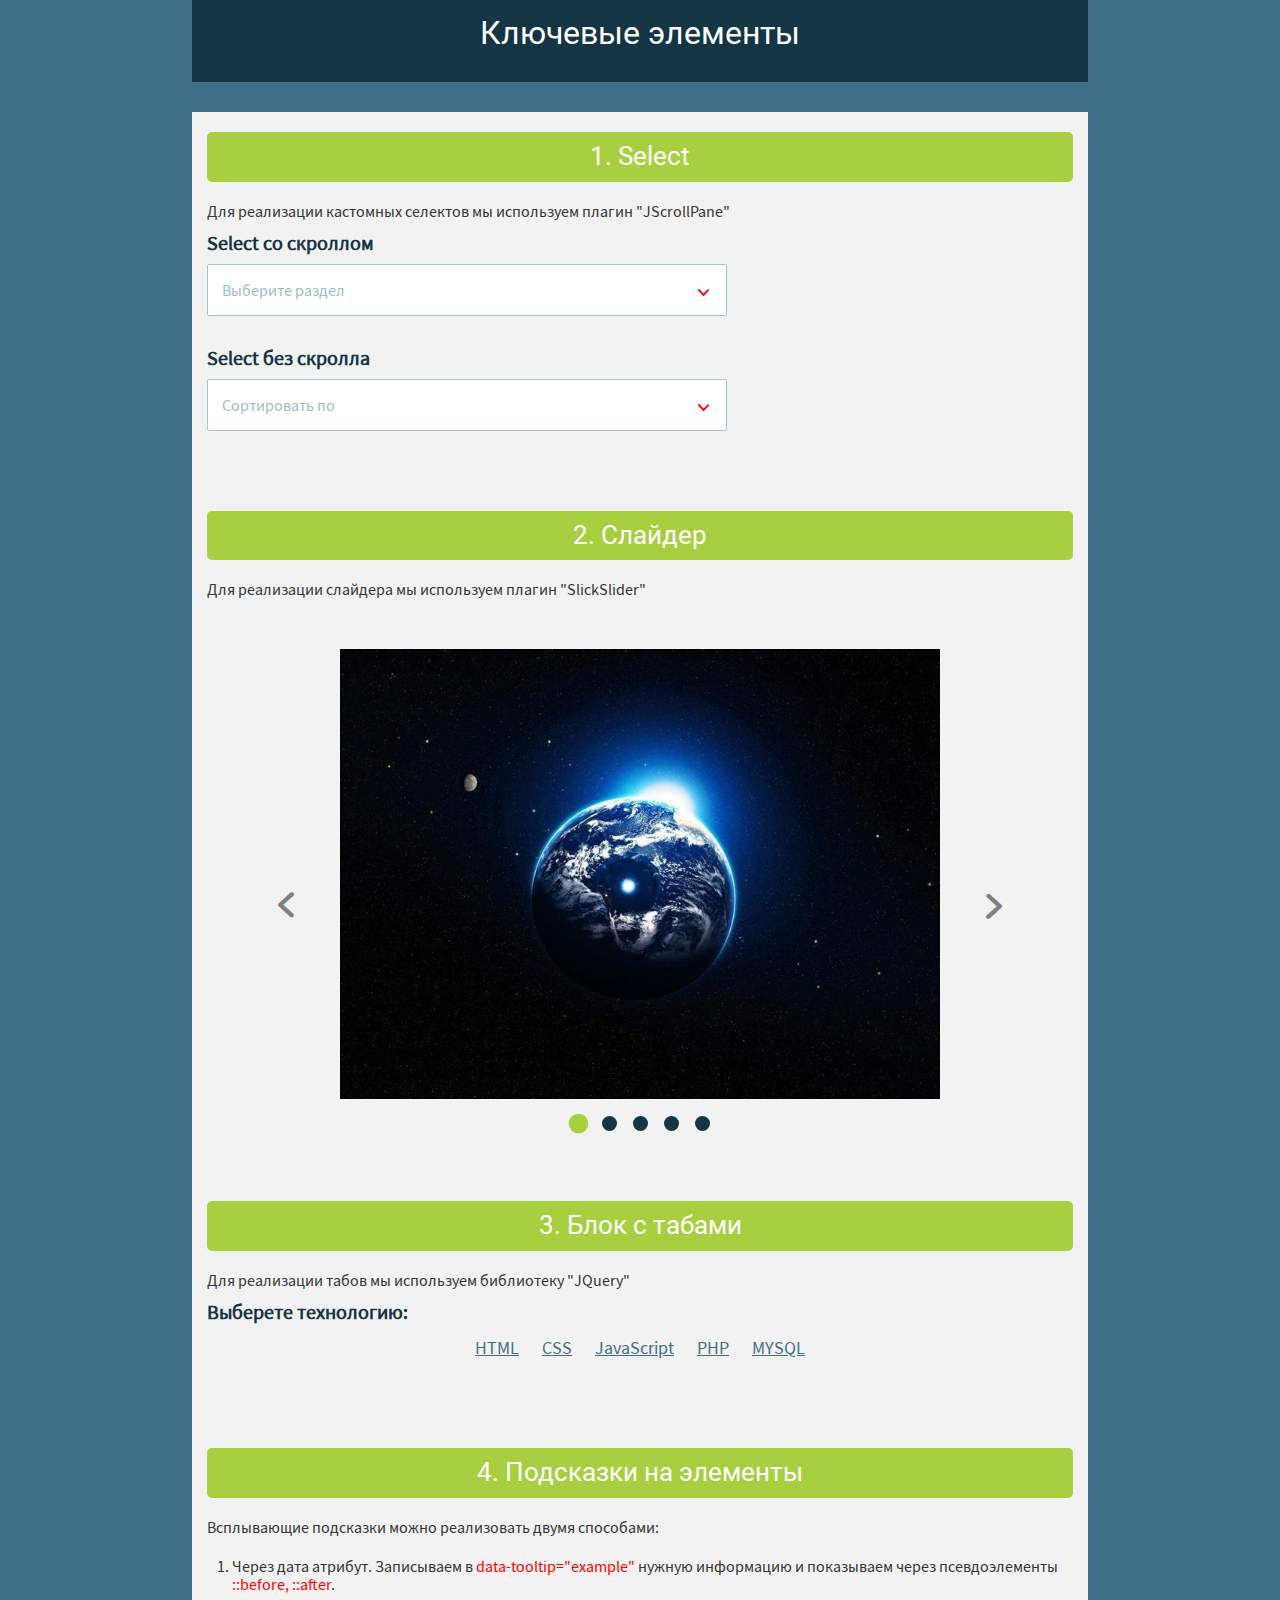
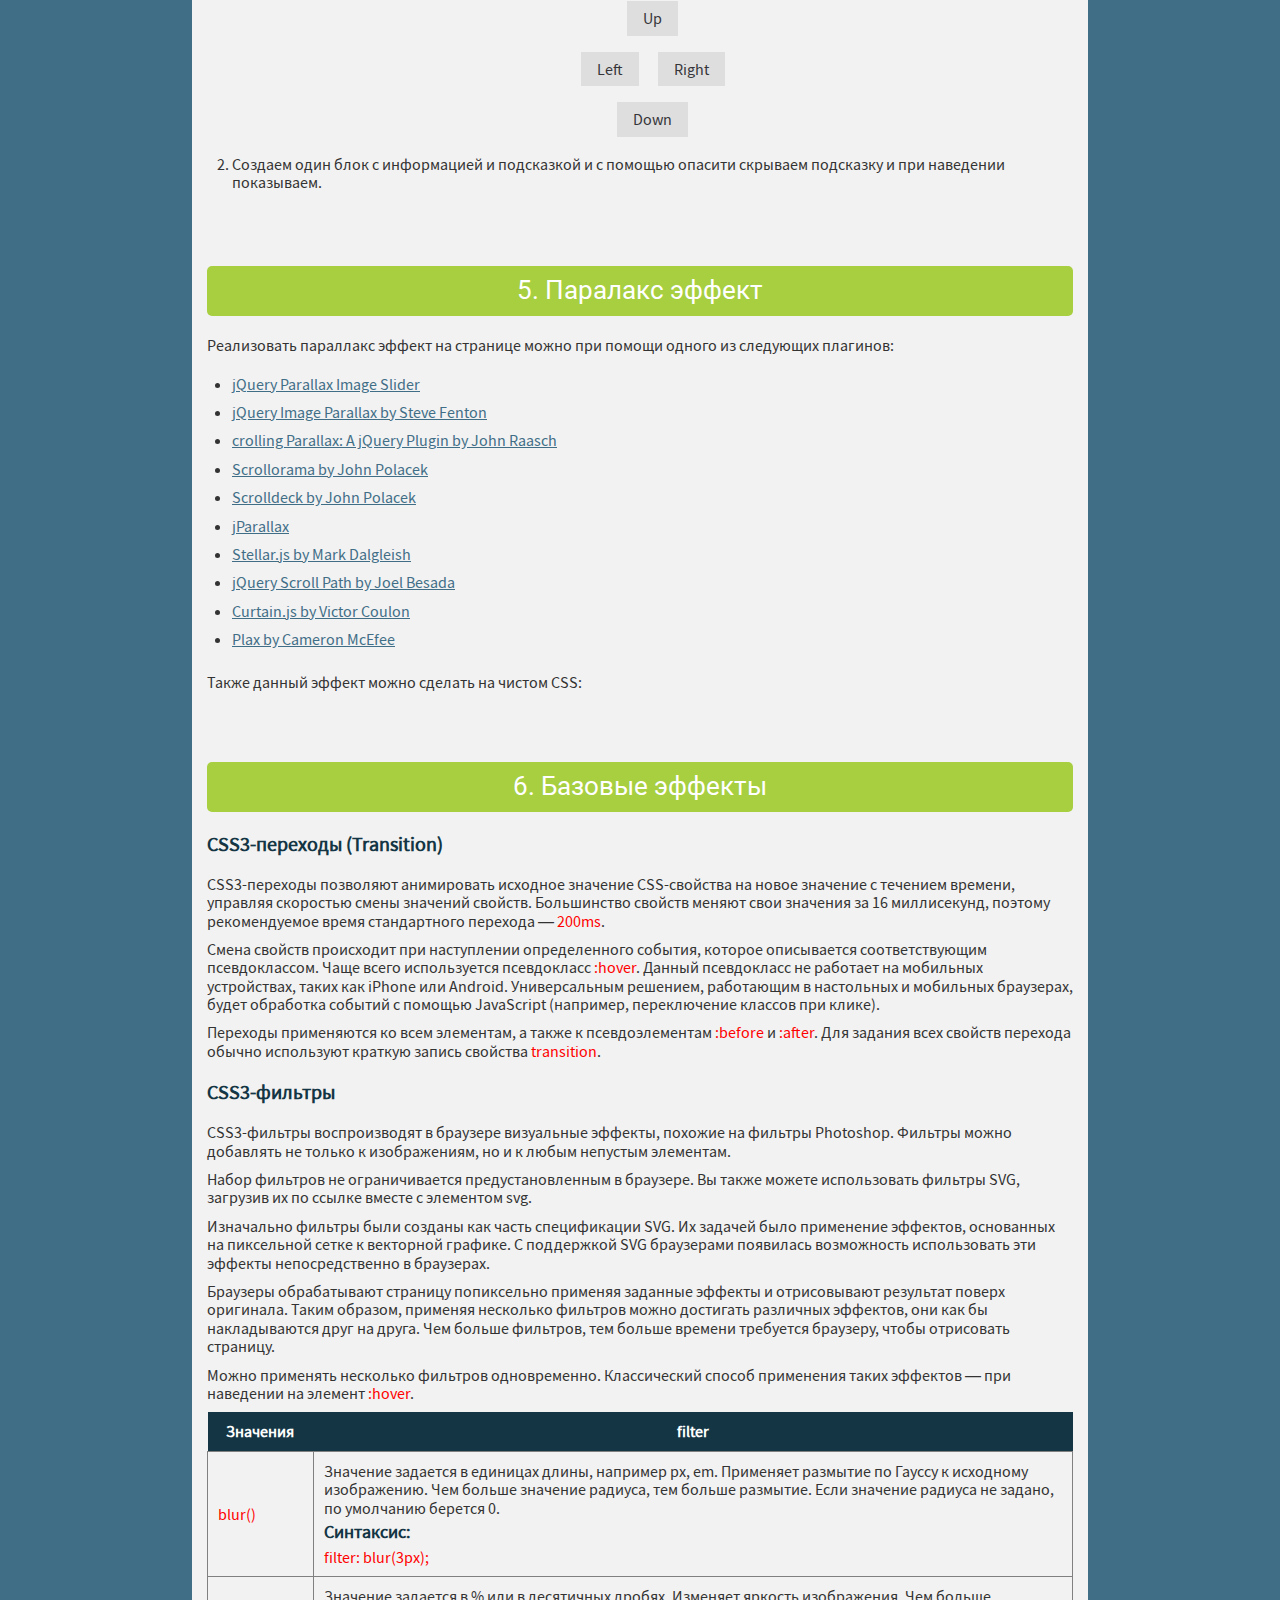
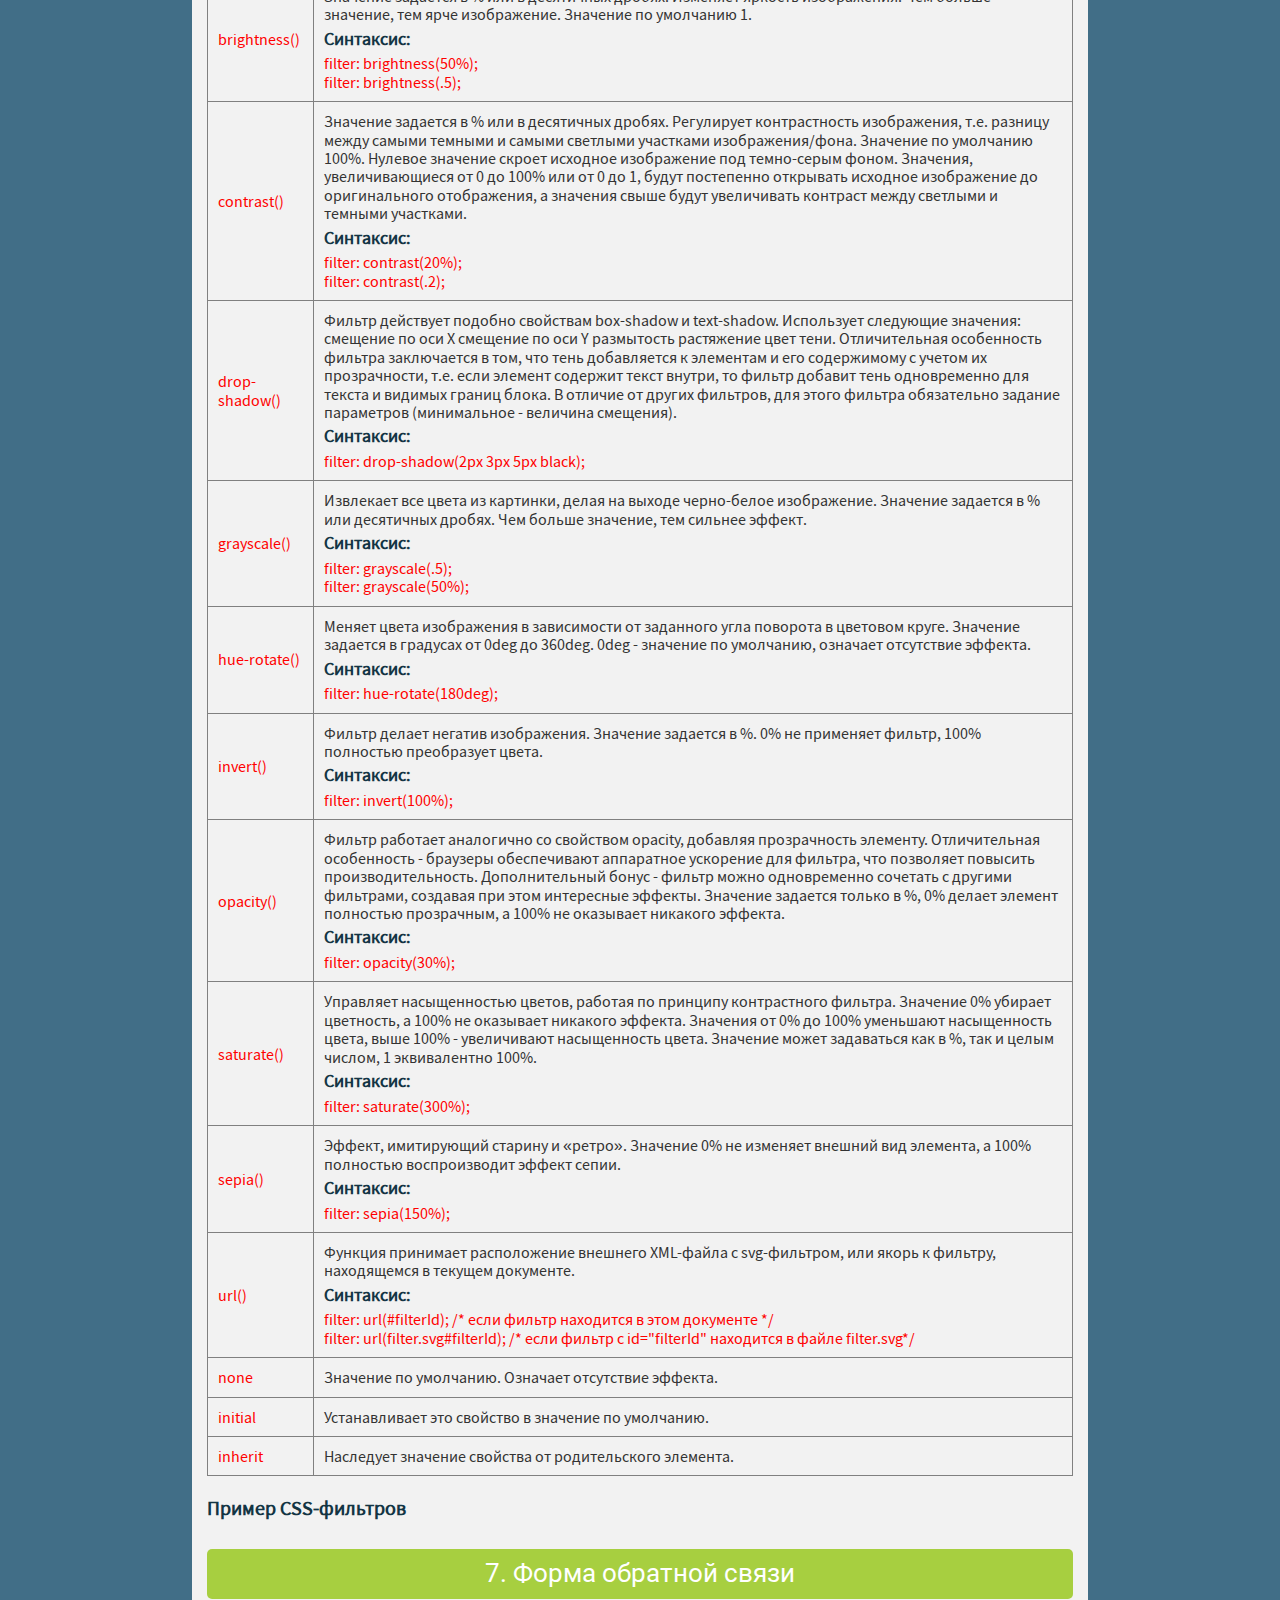
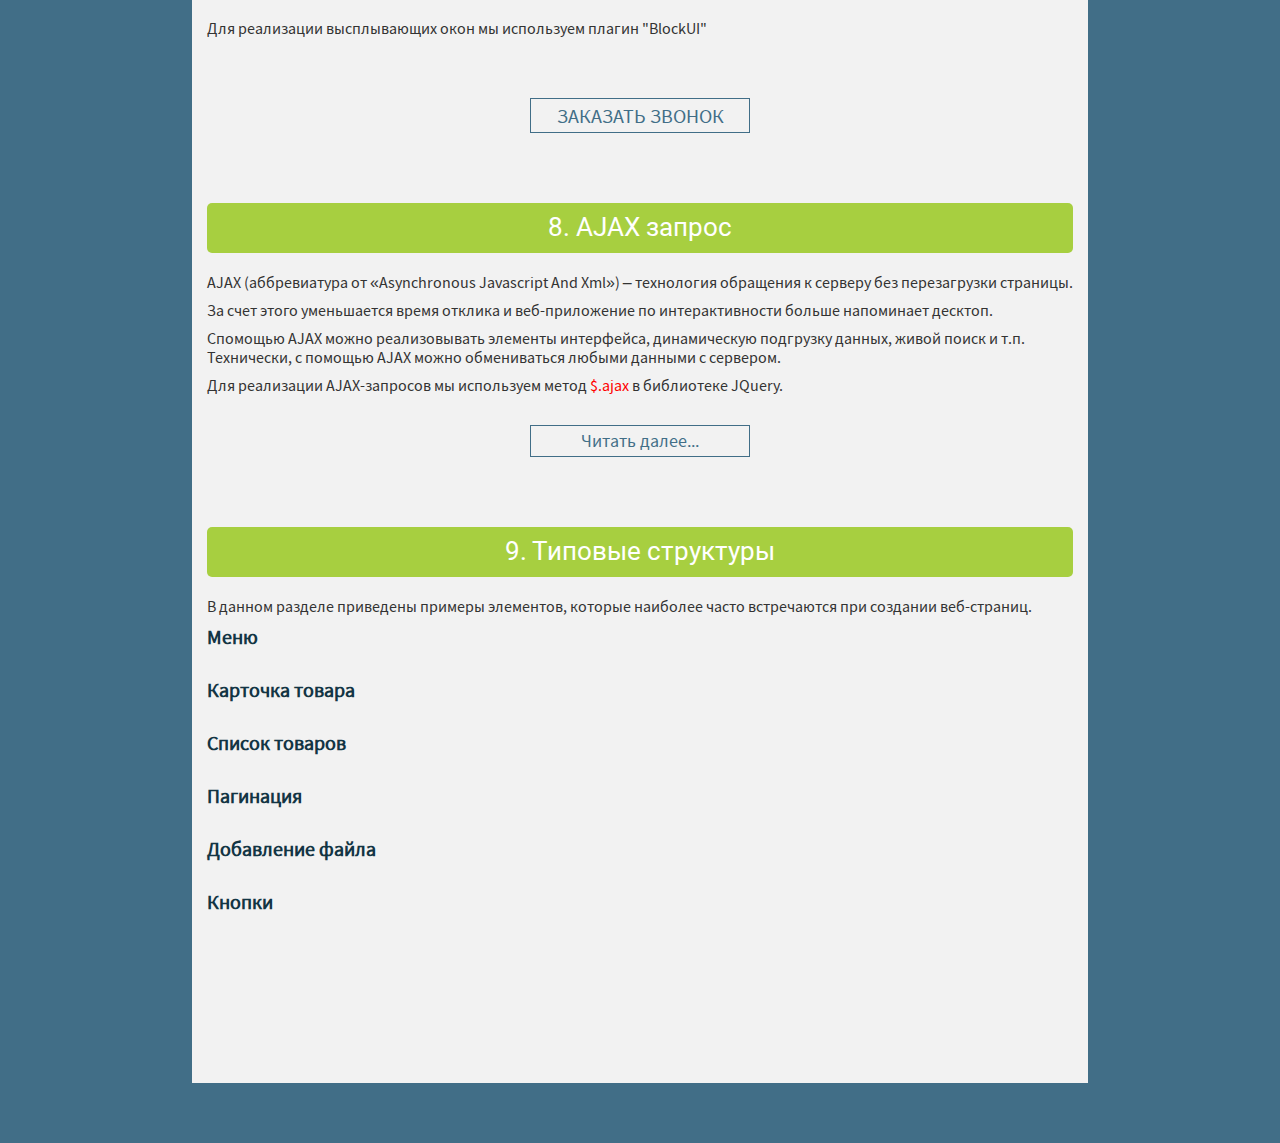
==== commit eae25c40: "1 june" ====
--- a/key_elements/elements.html
+++ b/key_elements/elements.html
@@ -26,10 +26,10 @@
 	<div class="content">
 
 		<div class="content__item charter">
-			<h2 class="charter__title">Селекты</h2>
+			<h2 class="charter__title">1. Select</h2>
 			<div class="charter__text">
 				<p class="charter__paragraph">Для реализации кастомных селектов мы используем плагин "JScrollPane"</p>
-				<h3 class="charter__subtitle">Со скроллом</h3>
+				<h3 class="charter__subtitle">Select со скроллом</h3>
 				<div class="select-wrap">
 					<select class="js-select select">
 						<option disabled="disabled" selected>Выберите раздел</option>
@@ -43,7 +43,7 @@
 					</select>
 				</div>
 
-				<h3 class="charter__subtitle">Без скролла</h3>
+				<h3 class="charter__subtitle">Select без скролла</h3>
 				<div class="select-wrap">
 					<select class="js-select select">
 						<option disabled="disabled" selected>Сортировать по</option>
@@ -56,7 +56,7 @@
 		</div>
 
 		<div class="content__item charter">
-			<h2 class="charter__title">Слайдер</h2>
+			<h2 class="charter__title">2. Слайдер</h2>
 			<div class="charter__text">
 				<p class="charter__paragraph">Для реализации слайдера мы используем плагин "SlickSlider"</p>
 				<ul class="js-slider__list slider__list">
@@ -80,7 +80,7 @@
 		</div>
 
 		<div class="content__item charter">
-			<h2 class="charter__title">Табы</h2>
+			<h2 class="charter__title">3. Блок с табами</h2>
 			<p class="charter__paragraph">Для реализации табов мы используем библиотеку "JQuery"</p>
 			<div class="charter__text">
 				<div class="tabs-wrapper">
@@ -119,7 +119,7 @@
 		</div>
 
 		<div class="content__item charter">
-			<h2 class="charter__title">Подсказки на элементы</h2>
+			<h2 class="charter__title">4. Подсказки на элементы</h2>
 			<div class="charter__text">
 				<p class="charter__paragraph">Всплывающие подсказки можно реализовать двумя способами:</p>
 				<ol class="list">
@@ -146,7 +146,7 @@
 		</div>
 
 		<div class="content__item charter">
-			<h2 class="charter__title">Паралакс эффект</h2>
+			<h2 class="charter__title">5. Паралакс эффект</h2>
 			<div class="charter__text">
 				<p class="charter__paragraph">
 					Реализовать параллакс эффект на странице можно при помощи одного из следующих плагинов:
@@ -171,13 +171,13 @@
 		</div>
 
 		<div class="content__item charter">
-			<h2 class="charter__title">Базовые эффекты</h2>
+			<h2 class="charter__title">6. Базовые эффекты</h2>
 			<div class="charter__text">
 				<h3 class="charter__subtitle">CSS3-переходы (Transition)</h3>
 				<p class="charter__paragraph">CSS3-переходы позволяют анимировать исходное значение CSS-свойства на новое значение с течением времени, управляя скоростью смены значений свойств. Большинство свойств меняют свои значения за 16 миллисекунд, поэтому рекомендуемое время стандартного перехода — <span class="word--red">200ms</span>.</p>
 				<p class="charter__paragraph">Смена свойств происходит при наступлении определенного события, которое описывается соответствующим псевдоклассом. Чаще всего используется псевдокласс <span class="word--red">:hover</span>. Данный псевдокласс не работает на мобильных устройствах, таких как iPhone или Android. Универсальным решением, работающим в настольных и мобильных браузерах, будет обработка событий с помощью JavaScript (например, переключение классов при клике).</p>
 				<p class="charter__paragraph">Переходы применяются ко всем элементам, а также к псевдоэлементам <span class="word--red">:before</span> и <span class="word--red">:after</span>. Для задания всех свойств перехода обычно используют краткую запись свойства   <span class="word--red">transition</span>.</p>
-				<script async src="https://jsfiddle.net/afwvyvx9/6/embed/html,css,result/dark/"></script>
+				<script async src="https://jsfiddle.net/afwvyvx9/8/embed/html,css,result/dark/"></script>
 			</div>
 			<div class="charter__text">
 				<h3 class="charter__subtitle">CSS3-фильтры</h3>
@@ -309,7 +309,7 @@
 			</div>
 
 			<div class="content__item charter">
-				<h2 class="charter__title">Форма обратной связи</h2>
+				<h2 class="charter__title">7. Форма обратной связи</h2>
 				<div class="charter__text">
 					<p class="charter__paragraph">Для реализации высплывающих окон мы используем плагин "BlockUI"</p>
 					<a href="#callback" class="callback__btn js-show-popup">Заказать звонок</a>
@@ -337,7 +337,7 @@
 			</div>
 
 			<div class="content__item charter">
-				<h2 class="charter__title">AJAX</h2>
+				<h2 class="charter__title">8. AJAX запрос</h2>
 				<div class="charter__text">
 					<p class="charter__paragraph">AJAX (аббревиатура от «Asynchronous Javascript And Xml») – технология обращения к серверу без перезагрузки страницы.</p>
 					<p class="charter__paragraph">За счет этого уменьшается время отклика и веб-приложение по интерактивности больше напоминает десктоп.</p>
@@ -349,32 +349,32 @@
 			</div>
 
 			<div class="content__item charter">
-				<h2 class="charter__title">Типовые элементы</h2>
+				<h2 class="charter__title">9. Типовые структуры</h2>
 				<div class="charter__text">
 					<p class="charter__paragraph">В данном разделе приведены примеры элементов, которые наиболее часто встречаются при создании веб-страниц.</p>
 					<div class="charter__text">
 						<h3 class="charter__subtitle">Меню</h3>
-						<script async src="https://jsfiddle.net/w1nqrkg9/15/embed/html,css,result/dark/"></script>
+						<script async src="https://jsfiddle.net/w1nqrkg9/16/embed/html,css,result/dark/"></script>
 					</div>
 					<div class="charter__text">
 						<h3 class="charter__subtitle">Карточка товара</h3>
-						<script async src="https://jsfiddle.net/gmaxb1qn/287/embed/html,css,result/dark/"></script>
+						<script async src="https://jsfiddle.net/2b1Ldsyp/12/embed/html,css,result/dark/"></script>
 					</div>
 					<div class="charter__text">
 						<h3 class="charter__subtitle">Список товаров</h3>
-						<script async src="https://jsfiddle.net/gmaxb1qn/288/embed/html,css,result/dark/"></script>
+						<script async src="https://jsfiddle.net/2b1Ldsyp/13/embed/html,css,result/dark/"></script>
 					</div>
 					<div class="charter__text">
 						<h3 class="charter__subtitle">Пагинация</h3>
-						<script async src="https://jsfiddle.net/jdr4cn1w/9/embed/html,css,result/dark/"></script>
+						<script async src="https://jsfiddle.net/jdr4cn1w/10/embed/html,css,result/dark/"></script>
 					</div>
 					<div class="charter__text">
 						<h3 class="charter__subtitle">Добавление файла</h3>
-						<script async src="https://jsfiddle.net/767jpqeh/6/embed/html,css,result/dark/"></script>
+						<script async src="https://jsfiddle.net/767jpqeh/8/embed/html,css,result/dark/"></script>
 					</div>
 					<div class="charter__text">
 						<h3 class="charter__subtitle">Кнопки</h3>
-						<script async src="https://jsfiddle.net/cwLbhmrk/10/embed/html,css,result/dark/"></script>
+						<script async src="https://jsfiddle.net/cwLbhmrk/13/embed/html,css,result/dark/"></script>
 					</div>
 					
 				</div>
--- a/key_elements/css/main.css
+++ b/key_elements/css/main.css
@@ -148,7 +148,7 @@
   max-width: 100%; }
 
 .SumoSelect .CaptionCont.SlectBox.clicked {
-  border-color: #069edb;
+  border-color: #A7CF40;
   -webkit-border-bottom-right-radius: 0;
   border-bottom-right-radius: 0;
   -webkit-border-bottom-left-radius: 0;
@@ -160,7 +160,7 @@
   transform: rotate(180deg); }
 
 .SumoSelect:hover .CaptionCont {
-  border-color: #069edb; }
+  border-color: #A7CF40; }
 
 .SumoSelect:focus .CaptionCont {
   border-color: #bfd4eb; }
@@ -202,7 +202,7 @@
 .SumoSelect .CaptionCont label i:after {
   position: absolute;
   left: 2px;
-  color: #099fdb;
+  color: red;
   top: 18px;
   content: "\33";
   font-family: "icomoon";
@@ -246,6 +246,7 @@
   background: none; }
 
 .SumoSelect .optWrapper .options li label {
+  width: 95%;
   padding-left: 15px;
   padding-bottom: 6px;
   padding-top: 6px;
@@ -255,12 +256,13 @@
   padding-right: 30px;
   line-height: 19px;
   cursor: pointer;
-  -webkit-transition: color 0.24s;
-  -o-transition: color 0.24s;
-  transition: color 0.24s; }
+  -webkit-transition: all 0.24s;
+  -o-transition: all 0.24s;
+  transition: all 0.24s; }
 
 .SumoSelect .optWrapper .options li label:hover {
-  color: #0188e5; }
+  color: #0188e5;
+  background-color: lightgray; }
 
 .SumoSelect .optWrapper .options li:before {
   content: none; }
@@ -284,7 +286,7 @@
 
 .SumoSelect .optWrapper.open {
   top: 42px;
-  border: 1px solid #069edb;
+  border: 1px solid #A7CF40;
   border-top: 0;
   -webkit-border-bottom-right-radius: 5px;
   border-bottom-right-radius: 5px;
@@ -293,7 +295,7 @@
 
 .SumoSelect .jspDrag {
   width: 12px;
-  background-color: #ed1a3b;
+  background-color: #A7CF40;
   -webkit-border-radius: 50%;
   border-radius: 50%;
   border: 0;
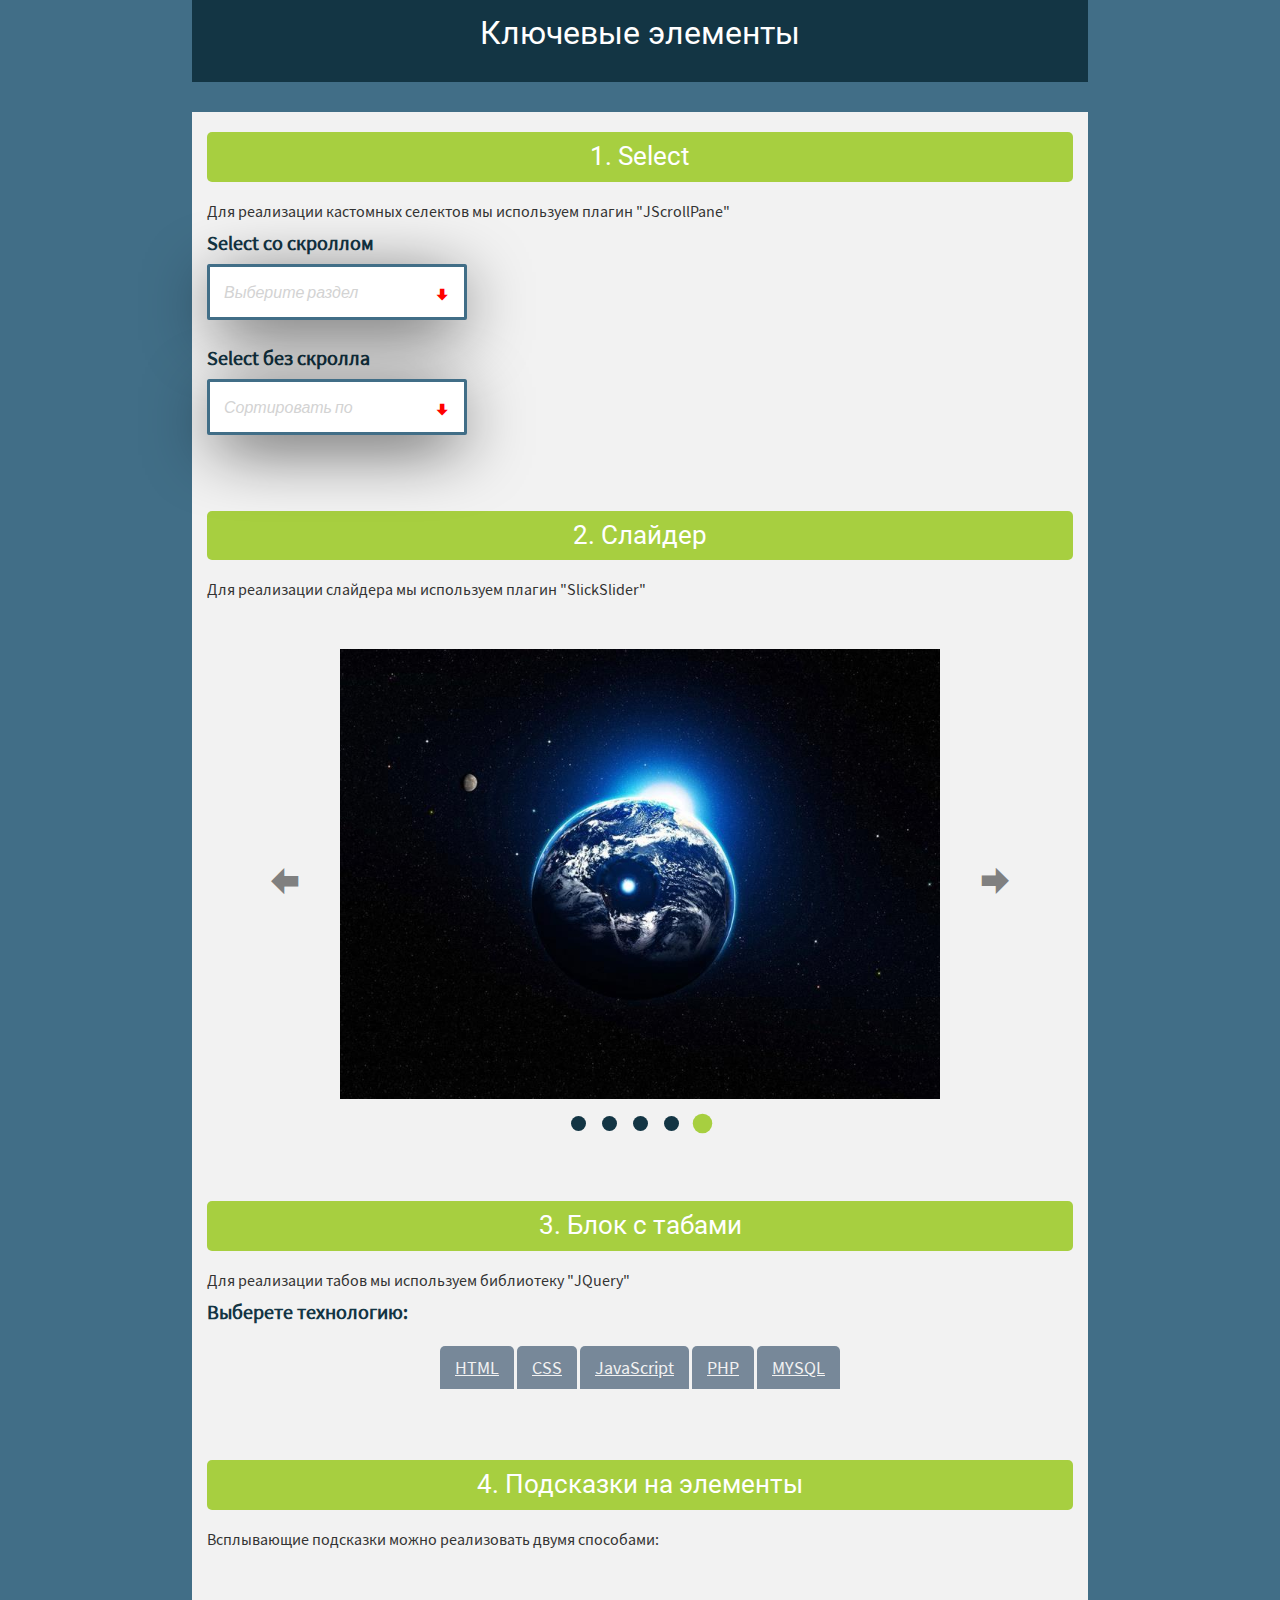
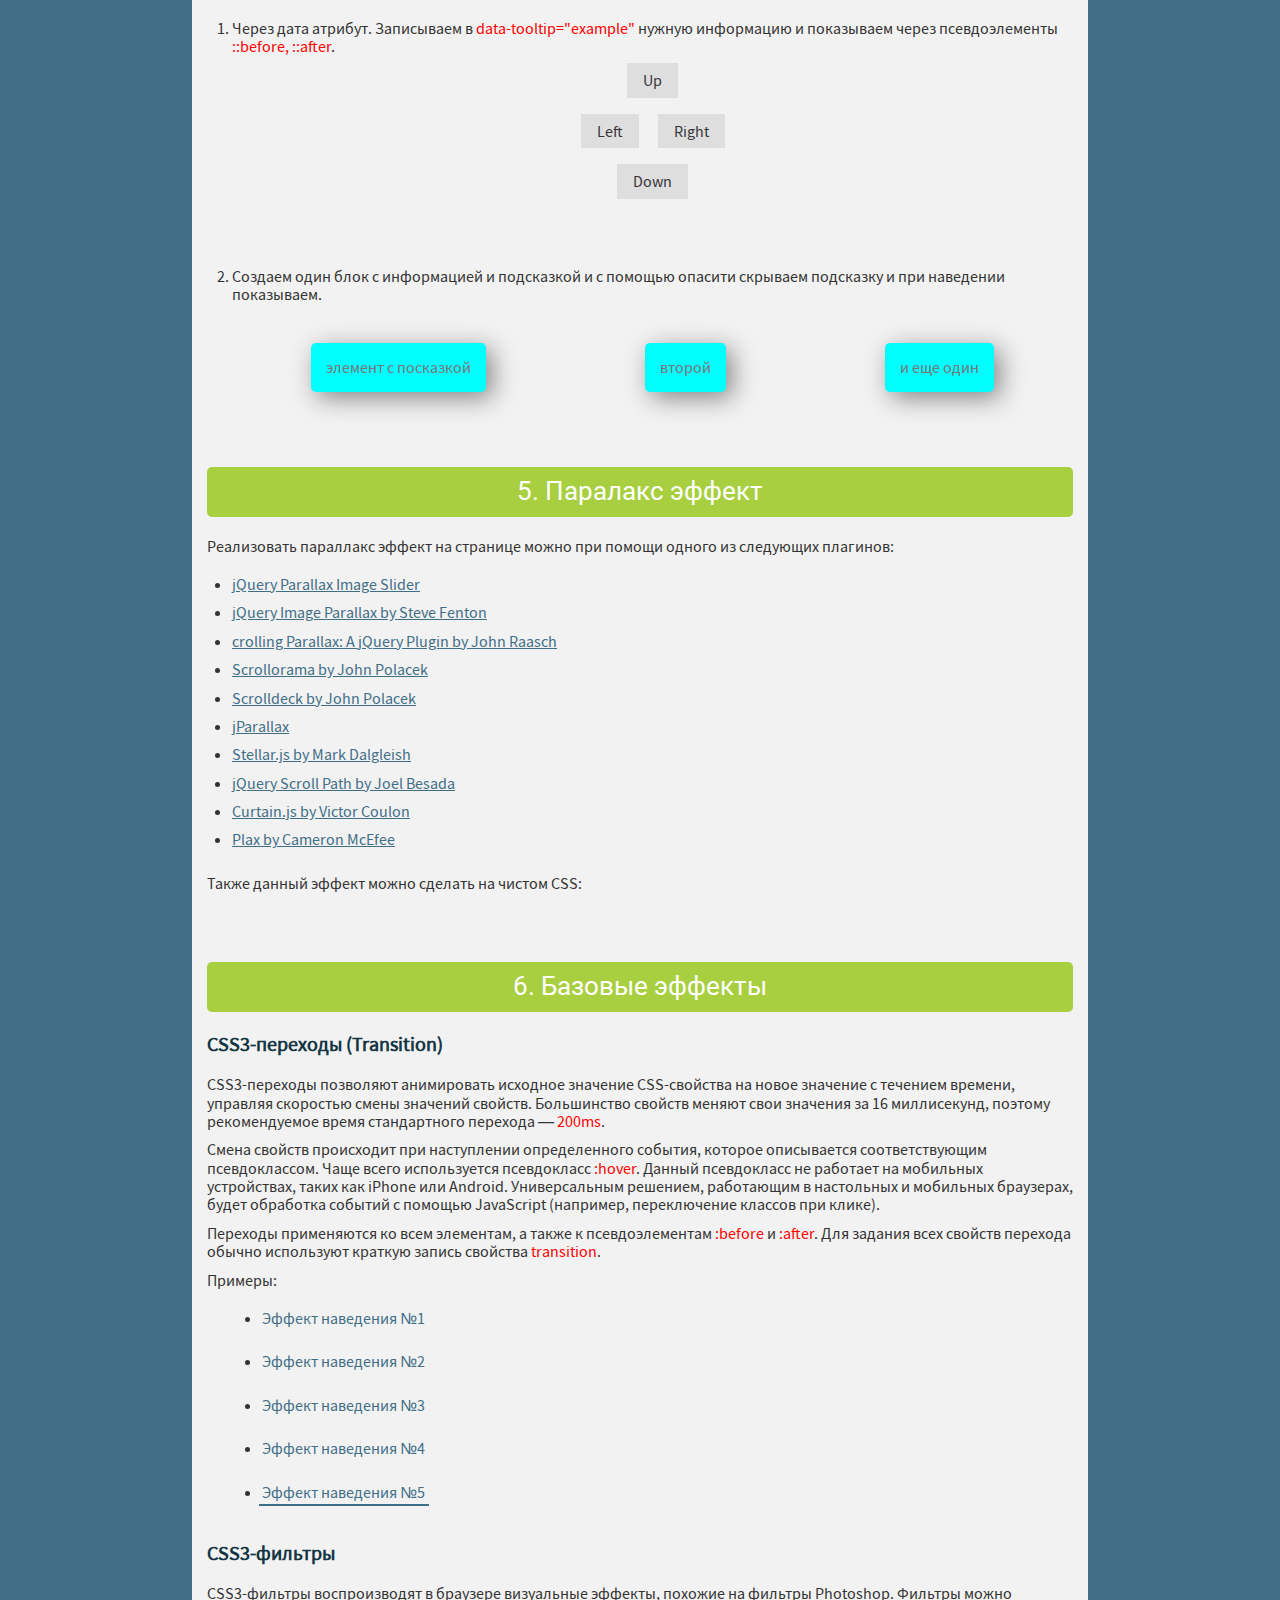
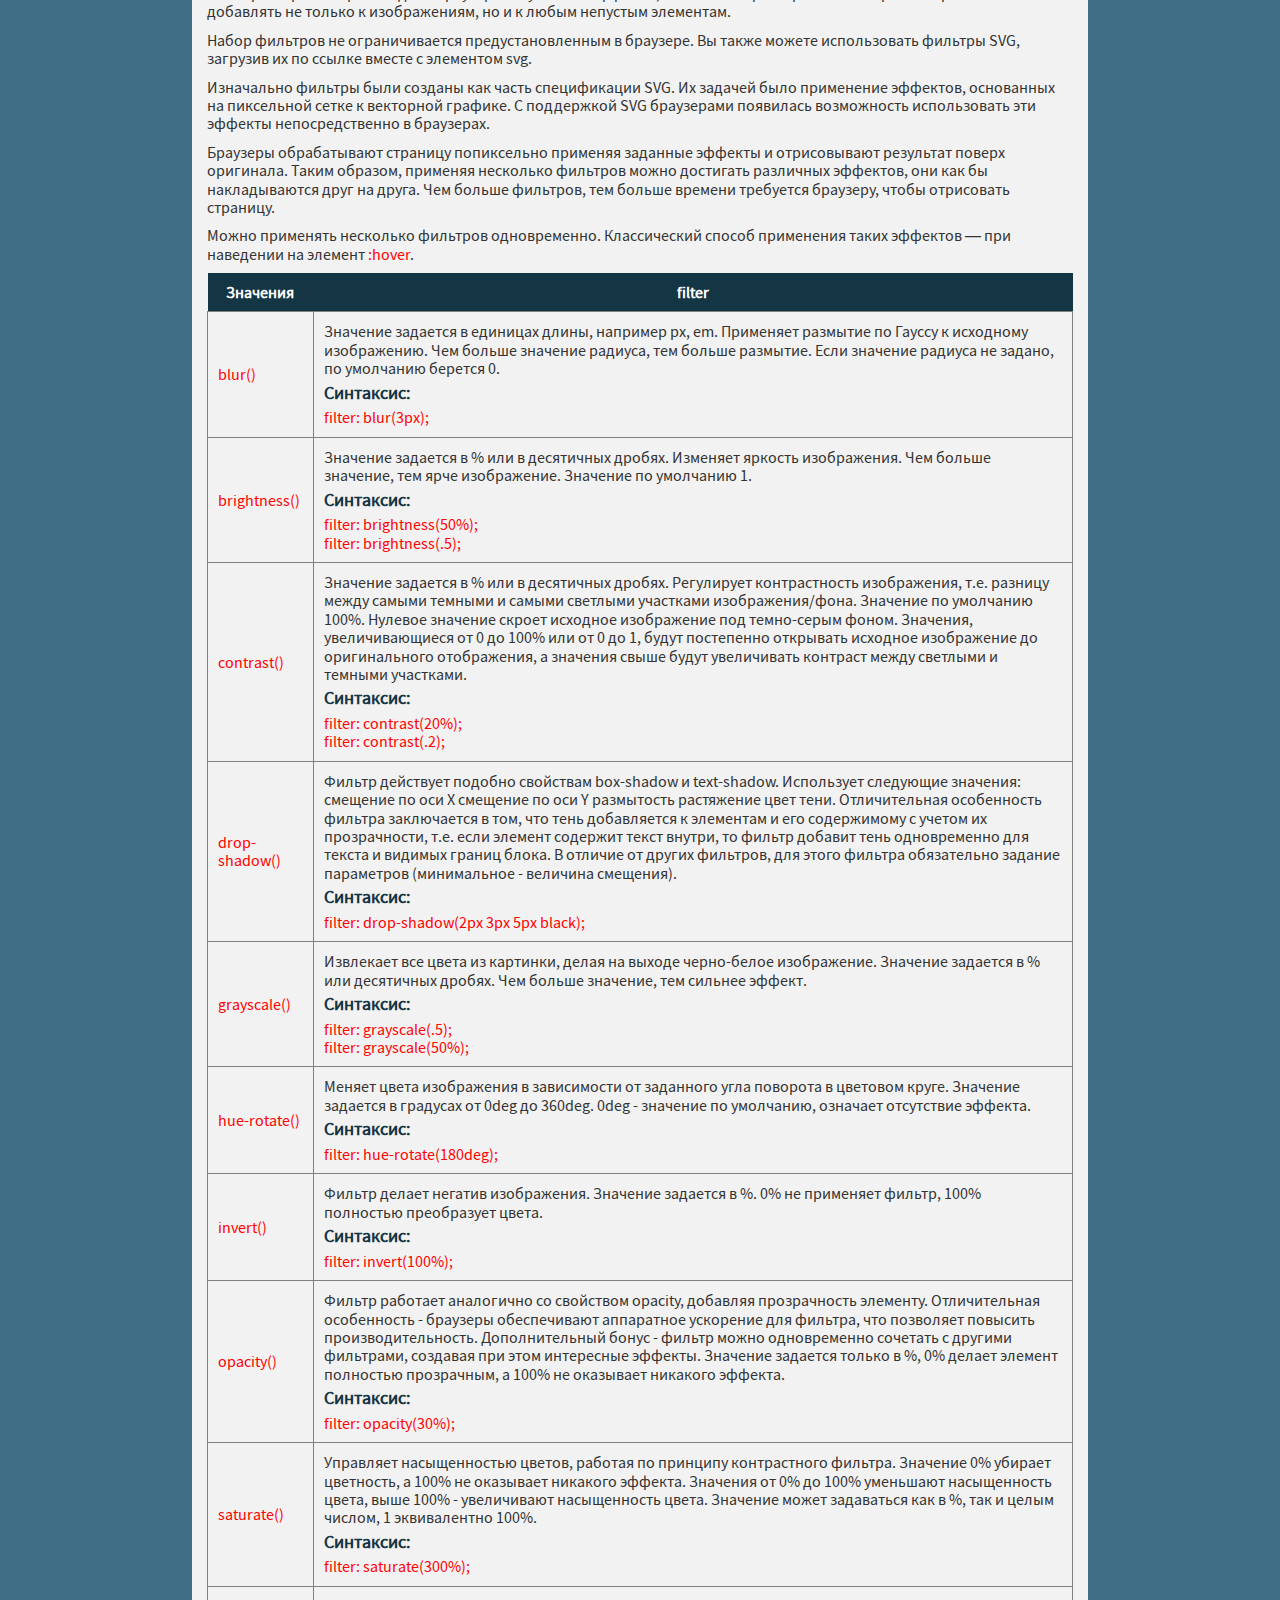
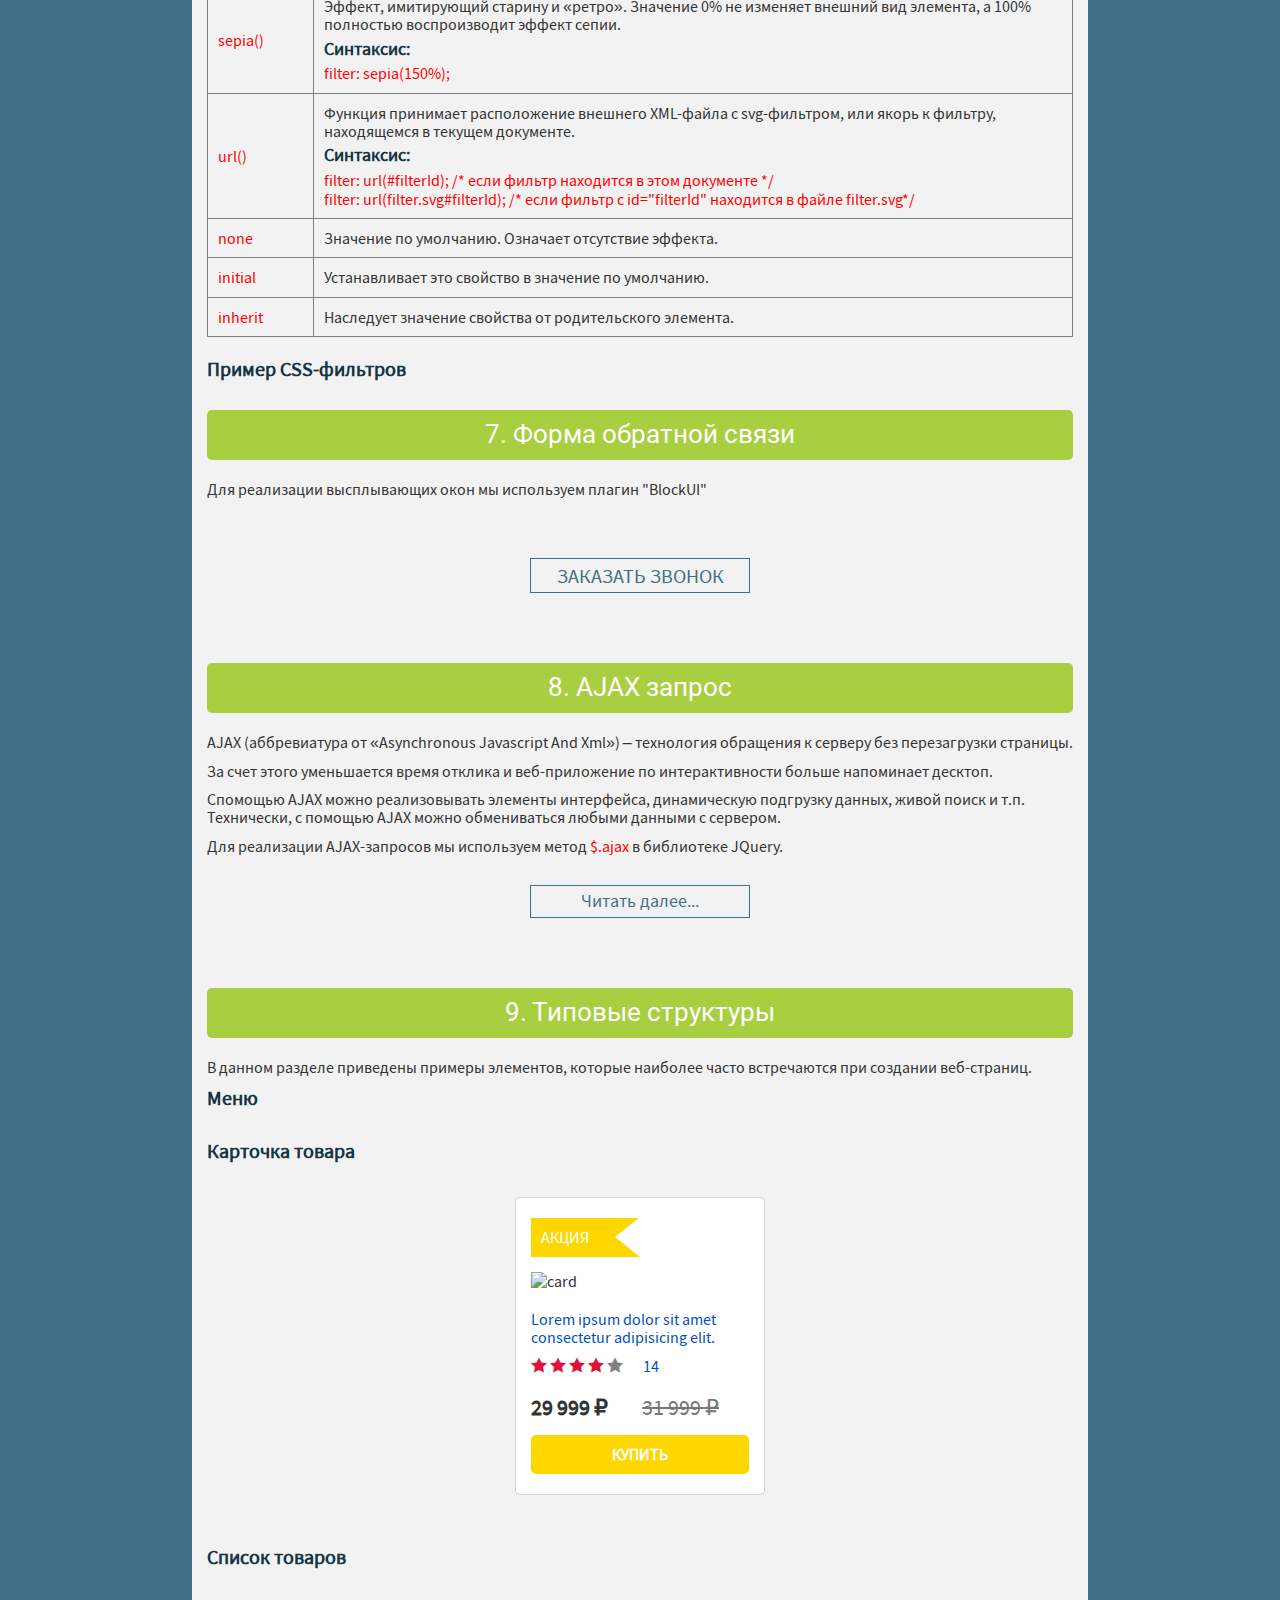
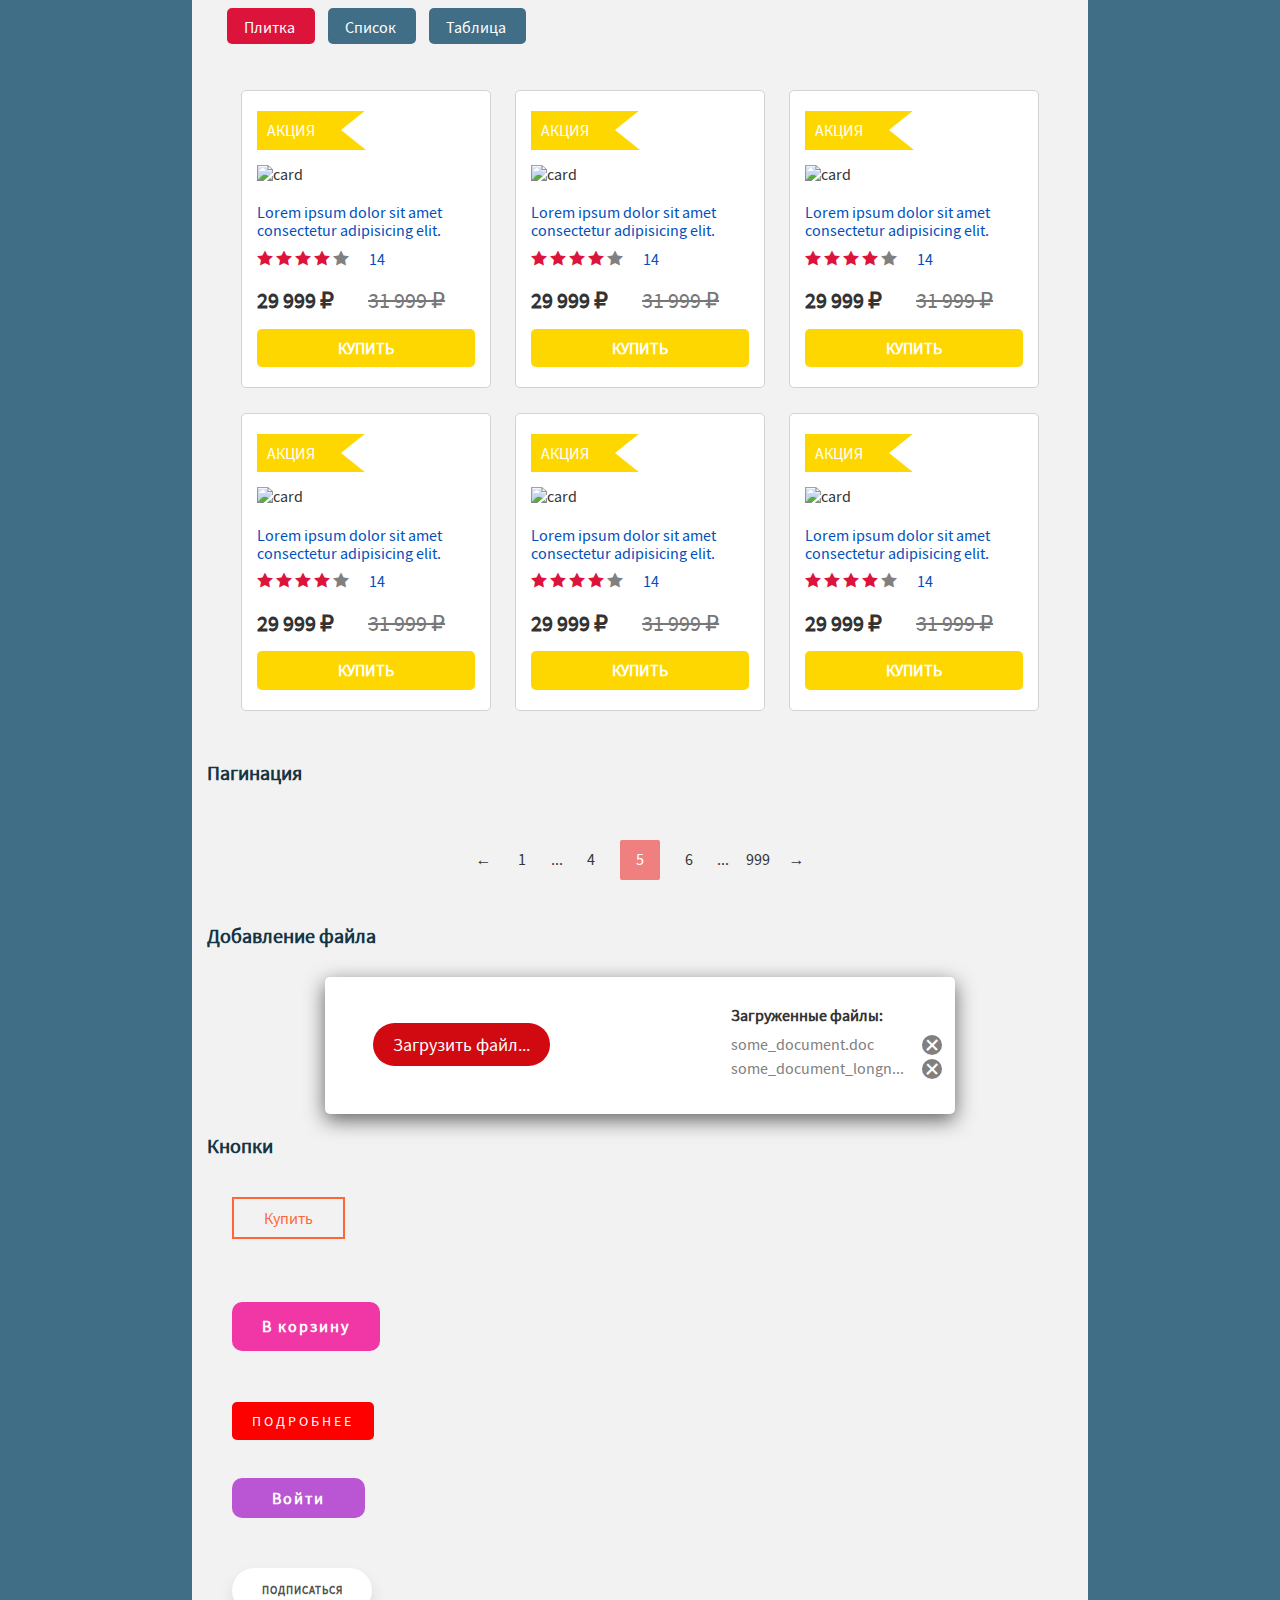
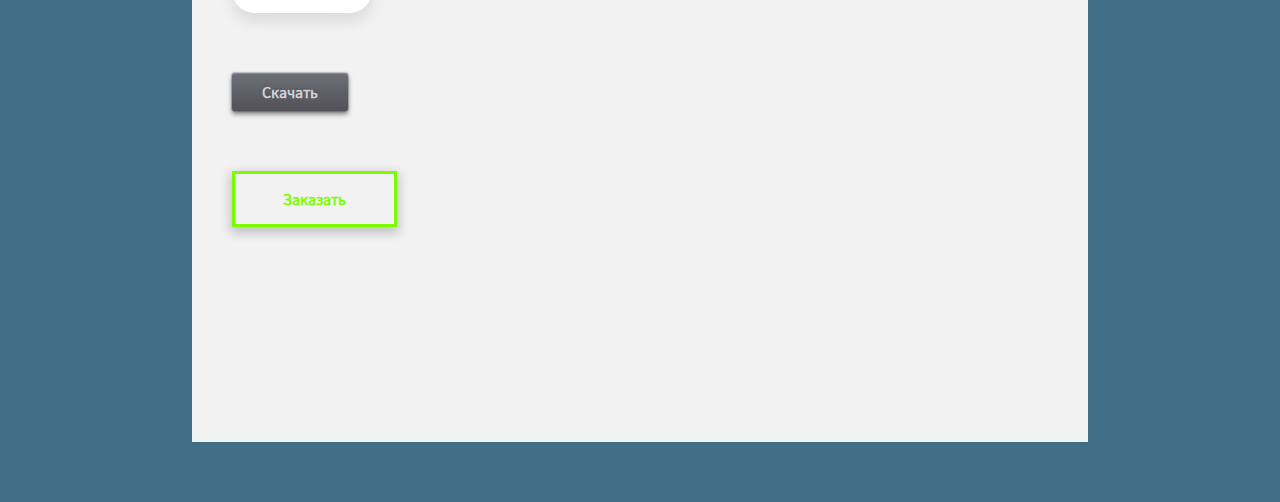
==== commit c02c4ff7: "fix finish" ====
--- a/key_elements/elements.html
+++ b/key_elements/elements.html
@@ -59,7 +59,7 @@
 			<h2 class="charter__title">2. Слайдер</h2>
 			<div class="charter__text">
 				<p class="charter__paragraph">Для реализации слайдера мы используем плагин "SlickSlider"</p>
-				<ul class="js-slider__list slider__list">
+				<ul class="js-slider__list slider__list" dir="rtl">
 					<li class="slider__item">
 						<img src="img/slide-1.jpg" alt="Slide" class="slider__img">
 					</li>
@@ -123,7 +123,7 @@
 			<div class="charter__text">
 				<p class="charter__paragraph">Всплывающие подсказки можно реализовать двумя способами:</p>
 				<ol class="list">
-					<li class="list__item">Через дата атрибут. Записываем в <span class="word--red">data-tooltip="example"</span> нужную информацию и показываем через псевдоэлементы <span class="word--red">::before, ::after</span>.
+					<li class="list__item tooltip__li">Через дата атрибут. Записываем в <span class="word--red">data-tooltip="example"</span> нужную информацию и показываем через псевдоэлементы <span class="word--red">::before, ::after</span>.
 						<main>
 							<div>
 								<span tooltip="I'm up above it!">Up</span>
@@ -137,8 +137,21 @@
 							</div>
 						</main>
 					</li>
-					<li class="list__item">Создаем один блок с информацией и подсказкой и с помощью опасити скрываем подсказку и при наведении показываем.
-						<script async src="https://jsfiddle.net/skuxvdde/1/embed/html,css,result/dark/"></script>
+					<li class="list__item tooltip__li">Создаем один блок с информацией и подсказкой и с помощью опасити скрываем подсказку и при наведении показываем.
+						<div class="tooltip__wrap">
+							<div class="tooltip__container">
+								<div class="tooltip__item tooltip__item--1">элемент с посказкой</div>
+								<div class="tooltipHint__item hint hint--1">подсказка №1</div>
+							</div>
+							<div class="tooltip__container">
+								<div class="tooltip__item tooltip__item--2">второй</div>
+								<div class="tooltipHint__item hint hint--2">подсказка №2</div>
+							</div>
+							<div class="tooltip__container">
+								<div class="tooltip__item tooltip__item--3">и еще один</div>
+								<div class="tooltipHint__item hint hint--3">подсказка №3</div>
+							</div>
+						</div>
 					</li>
 				</ol>
 				
@@ -177,7 +190,24 @@
 				<p class="charter__paragraph">CSS3-переходы позволяют анимировать исходное значение CSS-свойства на новое значение с течением времени, управляя скоростью смены значений свойств. Большинство свойств меняют свои значения за 16 миллисекунд, поэтому рекомендуемое время стандартного перехода — <span class="word--red">200ms</span>.</p>
 				<p class="charter__paragraph">Смена свойств происходит при наступлении определенного события, которое описывается соответствующим псевдоклассом. Чаще всего используется псевдокласс <span class="word--red">:hover</span>. Данный псевдокласс не работает на мобильных устройствах, таких как iPhone или Android. Универсальным решением, работающим в настольных и мобильных браузерах, будет обработка событий с помощью JavaScript (например, переключение классов при клике).</p>
 				<p class="charter__paragraph">Переходы применяются ко всем элементам, а также к псевдоэлементам <span class="word--red">:before</span> и <span class="word--red">:after</span>. Для задания всех свойств перехода обычно используют краткую запись свойства   <span class="word--red">transition</span>.</p>
-				<script async src="https://jsfiddle.net/afwvyvx9/8/embed/html,css,result/dark/"></script>
+				<p class="charter__paragraph">Примеры:</p>
+				<ul class="list effects__list">
+					<li class="list__item effects__item">
+						<a href="#" class="effects__link effects--1">Эффект наведения №1</a>
+					</li>
+					<li class="list__item effects__item">
+						<a href="#" class="effects__link effects--2">Эффект наведения №2</a>
+					</li>
+					<li class="list__item effects__item">
+						<a href="#" class="effects__link effects--3">Эффект наведения №3</a>
+					</li>
+					<li class="list__item effects__item">
+						<a href="#" class="effects__link effects--4">Эффект наведения №4</a>
+					</li>
+					<li class="list__item effects__item">
+						<a href="#" class="effects__link effects--5">Эффект наведения №5</a>
+					</li>
+				</ul>
 			</div>
 			<div class="charter__text">
 				<h3 class="charter__subtitle">CSS3-фильтры</h3>
@@ -354,27 +384,296 @@
 					<p class="charter__paragraph">В данном разделе приведены примеры элементов, которые наиболее часто встречаются при создании веб-страниц.</p>
 					<div class="charter__text">
 						<h3 class="charter__subtitle">Меню</h3>
-						<script async src="https://jsfiddle.net/w1nqrkg9/16/embed/html,css,result/dark/"></script>
+						<script async src="https://jsfiddle.net/w1nqrkg9/17/embed/html,css,result/dark/"></script>
 					</div>
 					<div class="charter__text">
 						<h3 class="charter__subtitle">Карточка товара</h3>
-						<script async src="https://jsfiddle.net/2b1Ldsyp/12/embed/html,css,result/dark/"></script>
+						<div class="card">
+							<div class="card__title">АКЦИЯ</div>
+							<div class="card__img-wrap">
+								<img src="https://static.netiq.biz/prevs/couponsl/wikium-ru.png" alt="card" class="card__img">
+							</div>
+							<div class="card__name">Lorem ipsum dolor sit amet consectetur adipisicing elit.</div>
+							<div class="card__stars-wrap">
+								<span class="card__star icon-star-full"></span>
+								<span class="card__star icon-star-full"></span>
+								<span class="card__star icon-star-full"></span>
+								<span class="card__star icon-star-full"></span>
+								<span class="card__star card__star--last icon-star-full"></span>
+							</div>
+							<div class="card__reviewsCount">14</div>
+							<div class="card__price">29 999 &#x20bd;</div>
+							<div class="card__oldprice">31 999 &#x20bd;</div>
+							<div class="card__buy">КУПИТЬ</div>
+						</div>
 					</div>
 					<div class="charter__text">
 						<h3 class="charter__subtitle">Список товаров</h3>
-						<script async src="https://jsfiddle.net/2b1Ldsyp/13/embed/html,css,result/dark/"></script>
+
+						<div class="catalogList js-catalogList" data-view="tile">
+							<div class="catalogList__changeview">
+							  <a href="javascript:void(0);" data-view="tile" class="catalogList__link js-changeCatalogView active">Плитка</a>
+							  <a href="javascript:void(0);" data-view="list" class="catalogList__link js-changeCatalogView">Список</a>
+							  <a href="javascript:void(0);" data-view="table" class="catalogList__link js-changeCatalogView">Таблица</a>
+							</div>
+
+							<div class="card__list">
+								<div class="card">
+									<div class="card-table__left">
+										<div class="card__title">АКЦИЯ</div>
+										<div class="card__img-wrap">
+											<img src="https://static.netiq.biz/prevs/couponsl/wikium-ru.png" alt="card" class="card__img">
+										</div>
+									</div>
+									<div class="card-table__right">
+										<div class="card__name">Lorem ipsum dolor sit amet consectetur adipisicing elit.</div>
+										<div class="card__info">
+											<div class="card__article">Артикул: 256789</div>
+											<div class="card__rating">
+												<div class="card__stars-wrap">
+													<span class="card__star icon-star-full"></span>
+													<span class="card__star icon-star-full"></span>
+													<span class="card__star icon-star-full"></span>
+													<span class="card__star icon-star-full"></span>
+													<span class="card__star card__star--last icon-star-full"></span>
+												</div>
+												<div class="card__reviewsCount">14</div>
+											</div>
+									</div>
+									<div class="card__conditions">
+										<div class="card__period">* акция действует до&nbsp;31.06.2018</div>
+										<div class="card__prices">
+											<div class="card__price">29 999 &#x20bd;</div>
+											<div class="card__oldprice">31 999 &#x20bd;</div>
+										</div>
+									</div>
+									<div class="card__buy">КУПИТЬ</div>
+								</div>
+							</div>
+							<div class="card">
+								<div class="card-table__left">
+									<div class="card__title">АКЦИЯ</div>
+									<div class="card__img-wrap">
+										<img src="https://static.netiq.biz/prevs/couponsl/wikium-ru.png" alt="card" class="card__img">
+									</div>
+								</div>
+								<div class="card-table__right">
+									<div class="card__name">Lorem ipsum dolor sit amet consectetur adipisicing elit.</div>
+									<div class="card__info">
+										<div class="card__article">Артикул: 256789</div>
+										<div class="card__rating">
+											<div class="card__stars-wrap">
+												<span class="card__star icon-star-full"></span>
+												<span class="card__star icon-star-full"></span>
+												<span class="card__star icon-star-full"></span>
+												<span class="card__star icon-star-full"></span>
+												<span class="card__star card__star--last icon-star-full"></span>
+											</div>
+											<div class="card__reviewsCount">14</div>
+										</div>
+									</div>
+									<div class="card__conditions">
+										<div class="card__period">* акция действует до&nbsp;31.06.2018</div>
+										<div class="card__prices">
+											<div class="card__price">29 999 &#x20bd;</div>
+											<div class="card__oldprice">31 999 &#x20bd;</div>
+										</div>
+									</div>
+									<div class="card__buy">КУПИТЬ</div>
+								</div>
+							</div>
+						<div class="card">
+								<div class="card-table__left">
+									<div class="card__title">АКЦИЯ</div>
+									<div class="card__img-wrap">
+										<img src="https://static.netiq.biz/prevs/couponsl/wikium-ru.png" alt="card" class="card__img">
+									</div>
+								</div>
+								<div class="card-table__right">
+									<div class="card__name">Lorem ipsum dolor sit amet consectetur adipisicing elit.</div>
+									<div class="card__info">
+										<div class="card__article">Артикул: 256789</div>
+										<div class="card__rating">
+											<div class="card__stars-wrap">
+												<span class="card__star icon-star-full"></span>
+												<span class="card__star icon-star-full"></span>
+												<span class="card__star icon-star-full"></span>
+												<span class="card__star icon-star-full"></span>
+												<span class="card__star card__star--last icon-star-full"></span>
+											</div>
+											<div class="card__reviewsCount">14</div>
+										</div>
+									</div>
+									<div class="card__conditions">
+										<div class="card__period">* акция действует до&nbsp;31.06.2018</div>
+										<div class="card__prices">
+											<div class="card__price">29 999 &#x20bd;</div>
+											<div class="card__oldprice">31 999 &#x20bd;</div>
+										</div>
+									</div>
+									<div class="card__buy">КУПИТЬ</div>
+								</div>
+							</div>
+							<div class="card">
+									<div class="card-table__left">
+										<div class="card__title">АКЦИЯ</div>
+										<div class="card__img-wrap">
+											<img src="https://static.netiq.biz/prevs/couponsl/wikium-ru.png" alt="card" class="card__img">
+										</div>
+									</div>
+									<div class="card-table__right">
+										<div class="card__name">Lorem ipsum dolor sit amet consectetur adipisicing elit.</div>
+										<div class="card__info">
+											<div class="card__article">Артикул: 256789</div>
+											<div class="card__rating">
+												<div class="card__stars-wrap">
+													<span class="card__star icon-star-full"></span>
+													<span class="card__star icon-star-full"></span>
+													<span class="card__star icon-star-full"></span>
+													<span class="card__star icon-star-full"></span>
+													<span class="card__star card__star--last icon-star-full"></span>
+												</div>
+												<div class="card__reviewsCount">14</div>
+											</div>
+										</div>
+										<div class="card__conditions">
+											<div class="card__period">* акция действует до&nbsp;31.06.2018</div>
+											<div class="card__prices">
+												<div class="card__price">29 999 &#x20bd;</div>
+												<div class="card__oldprice">31 999 &#x20bd;</div>
+											</div>
+										</div>
+										<div class="card__buy">КУПИТЬ</div>
+									</div>
+								</div>
+							<div class="card">
+									<div class="card-table__left">
+										<div class="card__title">АКЦИЯ</div>
+										<div class="card__img-wrap">
+											<img src="https://static.netiq.biz/prevs/couponsl/wikium-ru.png" alt="card" class="card__img">
+										</div>
+									</div>
+									<div class="card-table__right">
+										<div class="card__name">Lorem ipsum dolor sit amet consectetur adipisicing elit.</div>
+										<div class="card__info">
+											<div class="card__article">Артикул: 256789</div>
+											<div class="card__rating">
+												<div class="card__stars-wrap">
+													<span class="card__star icon-star-full"></span>
+													<span class="card__star icon-star-full"></span>
+													<span class="card__star icon-star-full"></span>
+													<span class="card__star icon-star-full"></span>
+													<span class="card__star card__star--last icon-star-full"></span>
+												</div>
+												<div class="card__reviewsCount">14</div>
+											</div>
+										</div>
+										<div class="card__conditions">
+											<div class="card__period">* акция действует до&nbsp;31.06.2018</div>
+											<div class="card__prices">
+												<div class="card__price">29 999 &#x20bd;</div>
+												<div class="card__oldprice">31 999 &#x20bd;</div>
+											</div>
+										</div>
+										<div class="card__buy">КУПИТЬ</div>
+									</div>
+								</div>
+							<div class="card">
+									<div class="card-table__left">
+										<div class="card__title">АКЦИЯ</div>
+										<div class="card__img-wrap">
+											<img src="https://static.netiq.biz/prevs/couponsl/wikium-ru.png" alt="card" class="card__img">
+										</div>
+									</div>
+									<div class="card-table__right">
+										<div class="card__name">Lorem ipsum dolor sit amet consectetur adipisicing elit.</div>
+										<div class="card__info">
+											<div class="card__article">Артикул: 256789</div>
+											<div class="card__rating">
+												<div class="card__stars-wrap">
+													<span class="card__star icon-star-full"></span>
+													<span class="card__star icon-star-full"></span>
+													<span class="card__star icon-star-full"></span>
+													<span class="card__star icon-star-full"></span>
+													<span class="card__star card__star--last icon-star-full"></span>
+												</div>
+												<div class="card__reviewsCount">14</div>
+											</div>
+										</div>
+										<div class="card__conditions">
+											<div class="card__period">* акция действует до&nbsp;31.06.2018</div>
+											<div class="card__prices">
+												<div class="card__price">29 999 &#x20bd;</div>
+												<div class="card__oldprice">31 999 &#x20bd;</div>
+											</div>
+										</div>
+										<div class="card__buy">КУПИТЬ</div>
+									</div>
+								</div>
+							</div>
+						</div>
 					</div>
 					<div class="charter__text">
 						<h3 class="charter__subtitle">Пагинация</h3>
-						<script async src="https://jsfiddle.net/jdr4cn1w/10/embed/html,css,result/dark/"></script>
+						<div class="paggination" style="width: 395px;">
+							<ul class="paggination__list">
+								<li class="paggination__item"><a href="#" class="paggination__link arrow prev">&#8592;</a></li>
+								<li class="paggination__item"><a href="#" class="paggination__link">1</a></li>
+								<li class="paggination__item"><span class="paggination__link dots">...</span></li>
+								<li class="paggination__item"><a href="#" class="paggination__link">4</a></li>
+								<li class="paggination__item"><span class="paggination__link current">5</span></li>
+								<li class="paggination__item"><a href="#" class="paggination__link">6</a></li>
+								<li class="paggination__item"><span class="paggination__link dots">...</span></li>
+								<li class="paggination__item"><a href="#" class="paggination__link">999</a></li>
+								<li class="paggination__item"><a href="#" class="paggination__link arrow next">&#8594;</a></li>
+							</ul>
+						</div>
 					</div>
 					<div class="charter__text">
 						<h3 class="charter__subtitle">Добавление файла</h3>
-						<script async src="https://jsfiddle.net/767jpqeh/8/embed/html,css,result/dark/"></script>
+						<div class="uploadBlock">
+							<label class="uploadFile">
+								<input type="file" name="">
+								<span>Загрузить файл...</span>
+							</label>
+							<div class="uploadFile__document">
+								<span class="uploadFile__title">Загруженные файлы:</span>
+								<div class="uploadFile__item">
+								<span class="uploadFile__item-text">some_document.doc</span>
+								<a href="javascript:void(0);" class="uploadFile__item-close"></a>
+								</div>
+								<div class="uploadFile__item">
+								<span class="uploadFile__item-text">some_document_longnameeeee.doc</span>
+								<a href="javascript:void(0);" class="uploadFile__item-close"></a>
+								</div>
+							</div>
+						</div>
 					</div>
 					<div class="charter__text">
 						<h3 class="charter__subtitle">Кнопки</h3>
-						<script async src="https://jsfiddle.net/cwLbhmrk/13/embed/html,css,result/dark/"></script>
+						<ul class="list button__list">
+							<li class="list__item button__item">
+								<a href="#" class="button button--buy">Купить</a>
+							</li>
+							<li class="list__item button__item">
+								<a href="#" class="button button--basket">В корзину</a>
+							</li>
+							<li class="list__item button__item">
+								<a href="#" class="button button--in">Подробнее</a>
+							</li>
+							<li class="list__item button__item">
+								<a href="#" class="button button--enter">Войти</a>
+							</li>
+							<li class="list__item button__item">
+								<a href="#" class="button button--sub">Подписаться</a>
+							</li>
+							<li class="list__item button__item">
+								<a href="#" class="button button--download">Скачать</a>
+							</li>
+							<li class="list__item button__item">
+								<a href="#" class="button button--order">Заказать</a>
+							</li>
+						</ul>
 					</div>
 					
 				</div>
--- a/key_elements/css/main.css
+++ b/key_elements/css/main.css
@@ -1,3 +1,41 @@
+@font-face {
+  font-family: 'icomoon';
+  src: url("../fonts/icomoon.eot?yyofj0");
+  src: url("../fonts/icomoon.eot?yyofj0#iefix") format("embedded-opentype"), url("../fonts/icomoon.ttf?yyofj0") format("truetype"), url("../fonts/icomoon.woff?yyofj0") format("woff"), url("../fonts/icomoon.svg?yyofj0#icomoon") format("svg");
+  font-weight: normal;
+  font-style: normal; }
+
+[class^="icon-"], [class*=" icon-"] {
+  /* use !important to prevent issues with browser extensions that change fonts */
+  font-family: 'icomoon' !important;
+  speak: none;
+  font-style: normal;
+  font-weight: normal;
+  font-variant: normal;
+  text-transform: none;
+  line-height: 1;
+  /* Better Font Rendering =========== */
+  -webkit-font-smoothing: antialiased;
+  -moz-osx-font-smoothing: grayscale; }
+
+.icon-target-icon-01:before {
+  content: "\e900"; }
+
+.icon-People-icon-01:before {
+  content: "\e901"; }
+
+.icon-lamp-icon-01:before {
+  content: "\e902"; }
+
+.icon-Like-icon-01:before {
+  content: "\e904"; }
+
+.icon-star-full:before {
+  content: "\e9d9"; }
+
+.icon-arrow-down:before {
+  content: "\ea36"; }
+
 * {
   outline: none;
   -webkit-box-sizing: border-box;
@@ -118,7 +156,7 @@
 /*Examples*/
 /*SELECT STYLE*/
 .select-wrap {
-  width: 60%;
+  width: 30%;
   margin-bottom: 30px; }
 
 .styled-select {
@@ -145,7 +183,9 @@
   width: 100%;
   height: 52px;
   cursor: pointer;
-  max-width: 100%; }
+  max-width: 100%;
+  -webkit-box-shadow: 0px 16px 70px -9px #000000;
+          box-shadow: 0px 16px 70px -9px #000000; }
 
 .SumoSelect .CaptionCont.SlectBox.clicked {
   border-color: #A7CF40;
@@ -155,19 +195,19 @@
   border-bottom-left-radius: 0; }
 
 .SumoSelect .CaptionCont.SlectBox.clicked i:after {
-  -webkit-transform: rotate(180deg);
-  -ms-transform: rotate(180deg);
-  transform: rotate(180deg); }
+  -webkit-transform: scale(-1);
+      -ms-transform: scale(-1);
+          transform: scale(-1); }
 
 .SumoSelect:hover .CaptionCont {
   border-color: #A7CF40; }
 
 .SumoSelect:focus .CaptionCont {
-  border-color: #bfd4eb; }
+  border-color: #416E87; }
 
 .SumoSelect .CaptionCont {
   cursor: pointer;
-  border: 1px solid #a7c5d1;
+  border: 3px solid #416E87;
   width: 100%;
   max-width: 100%;
   -webkit-transition: all 0.25s;
@@ -181,7 +221,8 @@
   padding-right: 33px; }
 
 .SumoSelect .CaptionCont .placeholder {
-  color: #9cbcc6; }
+  color: lightgray;
+  font-style: italic; }
 
 .SumoSelect .CaptionCont span {
   cursor: pointer; }
@@ -204,9 +245,9 @@
   left: 2px;
   color: red;
   top: 18px;
-  content: "\33";
+  content: "\ea36";
   font-family: "icomoon";
-  font-size: 7px;
+  font-size: 12px;
   font-style: normal;
   -webkit-transition: all 0.24s;
   -o-transition: all 0.24s;
@@ -215,7 +256,7 @@
 .SumoSelect .optWrapper.open {
   max-height: 160px;
   top: 40px;
-  border: 1px solid #dde3e3; }
+  border: 3px solid #416E87; }
 
 .SumoSelect .optWrapper {
   -webkit-transition: opacity 0.25s;
@@ -246,7 +287,7 @@
   background: none; }
 
 .SumoSelect .optWrapper .options li label {
-  width: 95%;
+  width: 100%;
   padding-left: 15px;
   padding-bottom: 6px;
   padding-top: 6px;
@@ -258,7 +299,8 @@
   cursor: pointer;
   -webkit-transition: all 0.24s;
   -o-transition: all 0.24s;
-  transition: all 0.24s; }
+  transition: all 0.24s;
+  font-style: italic; }
 
 .SumoSelect .optWrapper .options li label:hover {
   color: #0188e5;
@@ -279,14 +321,13 @@
   right: 0;
   margin-left: auto;
   margin-right: auto;
-  width: -webkit-calc(100% - 84px);
-  width: calc(100% - 84px);
-  height: 1px;
-  background-color: #a7c5d1; }
+  width: 90%;
+  height: 3px;
+  background-color: #416E87; }
 
 .SumoSelect .optWrapper.open {
   top: 42px;
-  border: 1px solid #A7CF40;
+  border: 3px solid #A7CF40;
   border-top: 0;
   -webkit-border-bottom-right-radius: 5px;
   border-bottom-right-radius: 5px;
@@ -294,15 +335,15 @@
   border-bottom-left-radius: 5px; }
 
 .SumoSelect .jspDrag {
-  width: 12px;
+  width: 15px;
   background-color: #A7CF40;
-  -webkit-border-radius: 50%;
-  border-radius: 50%;
   border: 0;
-  left: -6px;
+  left: -7px;
   -webkit-transition: all 0.24s;
   -o-transition: all 0.24s;
-  transition: all 0.24s; }
+  transition: all 0.24s;
+  -webkit-border-radius: 3px;
+          border-radius: 3px; }
 
 .SumoSelect .jspHover {
   background-color: #ff3050; }
@@ -357,7 +398,7 @@
 
 .btn-slide {
   position: absolute;
-  top: 50%;
+  top: 45%;
   -webkit-transform: translateY(-50%);
       -ms-transform: translateY(-50%);
           transform: translateY(-50%);
@@ -372,7 +413,8 @@
 
 .btn-slide::after {
   font-family: "icomoon";
-  content: "\33"; }
+  content: "\ea36";
+  font-size: 28px; }
 
 .btn-slide:hover {
   color: lightgray; }
@@ -412,19 +454,43 @@
   font-size: 20px;
   font-weight: bold;
   color: #A7CF40;
-  padding-left: 10px; }
+  padding-left: 10px;
+  -webkit-transition: all 0.3s;
+  -o-transition: all 0.3s;
+  transition: all 0.3s; }
 
 .exampleTab__tabs {
   text-align: center;
-  padding-bottom: 20px; }
+  padding-top: 20px;
+  padding-bottom: 12px; }
 
 .exampleTab__tab {
   font-size: 18px;
-  padding-left: 10px;
-  padding-right: 10px; }
+  padding: 10px 15px;
+  -webkit-border-radius: 5px 5px 0 0;
+          border-radius: 5px 5px 0 0;
+  background-color: lightslategray;
+  color: #F2F2F2; }
+
+.exampleTab__item {
+  width: 80%;
+  margin: 0 auto;
+  padding: 15px;
+  -webkit-border-radius: 5px;
+          border-radius: 5px;
+  -webkit-transition: all 0.3s;
+  -o-transition: all 0.3s;
+  transition: all 0.3s;
+  background-color: lightsteelblue;
+  color: #000; }
 
 .-active {
-  text-decoration: none; }
+  text-decoration: none;
+  border-bottom: 1px solid transparent;
+  background-color: lightsteelblue;
+  color: #000;
+  -webkit-box-shadow: 0px -4px 18px -3px #ccc;
+          box-shadow: 0px -4px 18px -3px #ccc; }
 
 /* START TOOLTIP STYLES */
 [tooltip] {
@@ -450,7 +516,7 @@
 
 [tooltip]::before {
   content: '';
-  border: 5px solid transparent;
+  border: 3px solid transparent;
   /* opinion 4 */
   z-index: 1001;
   /* absurdity 1 */ }
@@ -642,6 +708,195 @@
   display: inline-block;
   background: #dedede; }
 
+.tooltip__wrap {
+  position: relative;
+  display: -webkit-box;
+  display: -webkit-flex;
+  display: -ms-flexbox;
+  display: flex;
+  -webkit-justify-content: space-around;
+      -ms-flex-pack: distribute;
+          justify-content: space-around;
+  margin-top: 40px; }
+
+.tooltip__container {
+  position: relative; }
+
+.hint {
+  position: absolute;
+  top: -60px;
+  opacity: 0;
+  padding: 15px;
+  background-color: #777;
+  -webkit-border-radius: 100px;
+          border-radius: 100px;
+  color: aqua;
+  -webkit-box-shadow: 6px 6px 25px 0px rgba(50, 50, 50, 0.56);
+  box-shadow: 6px 6px 25px 0px rgba(50, 50, 50, 0.56);
+  -webkit-transition: all 0.5s;
+  -o-transition: all 0.5s;
+  transition: all 0.5s; }
+  .hint--1 {
+    top: -60px;
+    left: -60px; }
+    .hint--1::after {
+      content: '';
+      position: absolute;
+      left: 95px;
+      bottom: -17px;
+      border: 10px solid transparent;
+      border-top: 10px solid #777; }
+  .hint--2 {
+    left: -30px;
+    width: 140px;
+    top: -100px; }
+    .hint--2::after {
+      content: '';
+      position: absolute;
+      left: 60px;
+      bottom: -17px;
+      border: 10px solid transparent;
+      border-top: 10px solid #777; }
+  .hint--3 {
+    left: 70px;
+    width: 100px;
+    font-size: 0; }
+    .hint--3::after {
+      content: '';
+      position: absolute;
+      left: 10px;
+      bottom: -15px;
+      border: 10px solid transparent;
+      border-top: 10px solid #777; }
+
+.tooltip__item {
+  position: relative;
+  padding: 15px;
+  -webkit-border-radius: 5px;
+          border-radius: 5px;
+  background-color: aqua;
+  color: #777;
+  cursor: pointer;
+  -webkit-box-shadow: 6px 6px 25px 0px rgba(50, 50, 50, 0.56);
+  box-shadow: 6px 6px 25px 0px rgba(50, 50, 50, 0.56); }
+  .tooltip__item--1:hover + .hint {
+    opacity: 1;
+    -webkit-transform: rotate(360deg);
+        -ms-transform: rotate(360deg);
+            transform: rotate(360deg); }
+  .tooltip__item--2:hover + .hint {
+    top: -60px;
+    opacity: 1; }
+  .tooltip__item--3:hover + .hint {
+    width: 140px;
+    opacity: 1;
+    font-size: 16px; }
+
+.tooltip__li {
+  padding-top: 50px; }
+
+/*HOVERS*/
+.effects__list {
+  padding-left: 30px; }
+
+.effects__item {
+  position: relative;
+  padding-bottom: 15px;
+  -webkit-transition: all 0.5s;
+  -o-transition: all 0.5s;
+  transition: all 0.5s;
+  max-width: 170px; }
+
+.effects__link {
+  text-decoration: none;
+  -webkit-transition: all 0.5s;
+  -o-transition: all 0.5s;
+  transition: all 0.5s; }
+
+.effects--1::before {
+  position: absolute;
+  left: 50%;
+  width: 0;
+  bottom: 10px;
+  content: '';
+  height: 2px;
+  background-color: darkorange;
+  -webkit-transition: all 0.5s;
+  -o-transition: all 0.5s;
+  transition: all 0.5s; }
+
+.effects--1:hover {
+  color: darkorange; }
+  .effects--1:hover::before {
+    width: 100%;
+    left: 0;
+    background-color: darkorange; }
+
+.effects--2 {
+  font-weight: 400;
+  text-shadow: 0px 0px 2px rgba(150, 150, 150, 0); }
+  .effects--2:hover {
+    text-shadow: 10px 10px 2px #9b9b9b;
+    font-weight: 800;
+    color: #A7CF40; }
+
+.effects--3::before {
+  content: "";
+  width: 0;
+  height: 0.1em;
+  position: absolute;
+  bottom: 10px;
+  left: 100%;
+  background-color: transparent;
+  -webkit-transition: all 0.5s;
+  -o-transition: all 0.5s;
+  transition: all 0.5s; }
+
+.effects--3:hover {
+  color: darkorchid; }
+  .effects--3:hover::before {
+    width: 100%;
+    left: 0;
+    background-color: darkorchid; }
+
+.effects--4::before {
+  content: "";
+  width: 0;
+  height: 0.1em;
+  position: absolute;
+  bottom: 10px;
+  right: 0;
+  background-color: crimson;
+  -webkit-transition: all 0.5s;
+  -o-transition: all 0.5s;
+  transition: all 0.5s; }
+
+.effects--4:hover {
+  color: crimson; }
+  .effects--4:hover::before {
+    width: 100%;
+    left: 0;
+    background-color: crimson; }
+
+.effects--5::before {
+  position: absolute;
+  left: -3px;
+  width: 100%;
+  bottom: 10px;
+  content: '';
+  height: 2px;
+  background-color: #416E87;
+  -webkit-transition: all 0.5s;
+  -o-transition: all 0.5s;
+  transition: all 0.5s; }
+
+.effects--5:hover {
+  color: #416E87; }
+  .effects--5:hover::before {
+    width: 0;
+    left: 0;
+    background-color: #416E87; }
+
 /*CALLBACK FORM*/
 .callback__btn {
   display: block;
@@ -671,7 +926,7 @@
     position: relative;
     width: 350px;
     margin: 0 auto;
-    border: 5px solid #A7CF40; }
+    border: 3px solid #A7CF40; }
   .callback__container {
     margin: 5px;
     padding: 20px 20px 0px 20px;
@@ -718,6 +973,651 @@
   .ajax__btn:hover {
     opacity: 0.5; }
 
+/*CARD*/
+.card {
+  position: relative;
+  width: 250px;
+  margin: 25px auto 50px auto;
+  padding: 20px 15px;
+  border: 1px solid lightgray;
+  -webkit-border-radius: 5px;
+          border-radius: 5px;
+  -webkit-transition: all 0.5s;
+  -o-transition: all 0.5s;
+  transition: all 0.5s;
+  background-color: #fff; }
+  .card:hover {
+    -webkit-box-shadow: 3px 2px 14px 0px rgba(50, 50, 50, 0.75);
+            box-shadow: 3px 2px 14px 0px rgba(50, 50, 50, 0.75); }
+  .card__title {
+    position: relative;
+    width: 50%;
+    padding: 10px;
+    margin-bottom: 15px;
+    background-color: gold;
+    color: #fff; }
+    .card__title::before {
+      content: '';
+      display: inline-block;
+      position: absolute;
+      top: 50%;
+      -webkit-transform: translateY(-50%);
+          -ms-transform: translateY(-50%);
+              transform: translateY(-50%);
+      right: 0;
+      width: 0;
+      height: 0;
+      border-top: 20px solid transparent;
+      border-right: 25px solid #fff;
+      border-bottom: 20px solid transparent; }
+  .card__img-wrap {
+    max-width: 100%; }
+  .card__img {
+    max-width: 100%;
+    cursor: pointer;
+    -webkit-transition: all 0.3s;
+    -o-transition: all 0.3s;
+    transition: all 0.3s; }
+    .card__img:hover {
+      opacity: 0.5; }
+  .card__name {
+    padding-top: 20px;
+    padding-bottom: 10px;
+    color: #0050BC;
+    cursor: pointer;
+    -webkit-transition: all 0.3s;
+    -o-transition: all 0.3s;
+    transition: all 0.3s; }
+    .card__name:hover {
+      color: crimson; }
+  .card__stars-wrap {
+    width: 50%;
+    display: inline-block;
+    padding-bottom: 10px; }
+  .card__star {
+    color: crimson; }
+    .card__star--last {
+      color: gray; }
+  .card__reviewsCount {
+    width: 20%;
+    display: inline-block;
+    color: #0050BC;
+    cursor: pointer;
+    -webkit-transition: all 0.3s;
+    -o-transition: all 0.3s;
+    transition: all 0.3s; }
+    .card__reviewsCount:hover {
+      color: crimson; }
+  .card__price {
+    display: inline-block;
+    width: 45%;
+    padding-top: 10px;
+    font-size: 22px;
+    font-weight: bold;
+    color: #333; }
+  .card__oldprice {
+    display: inline-block;
+    width: 45%;
+    padding-top: 10px;
+    padding-left: 10px;
+    text-decoration: line-through;
+    font-size: 22px;
+    color: #777; }
+  .card__buy {
+    padding: 10px;
+    background-color: gold;
+    color: #fff;
+    text-align: center;
+    font-weight: bold;
+    margin-top: 15px;
+    -webkit-border-radius: 5px;
+            border-radius: 5px;
+    cursor: pointer;
+    -webkit-transition: all 0.3s;
+    -o-transition: all 0.3s;
+    transition: all 0.3s; }
+    .card__buy:hover {
+      background-color: darkorange; }
+
+/*CARD LIST*/
+.catalogList {
+  padding-left: 20px;
+  padding-right: 20px;
+  margin-top: 30px;
+  padding-bottom: 30px; }
+  .catalogList__link {
+    border: none;
+    color: #fff;
+    display: inline-block;
+    vertical-align: top;
+    background-color: #416E87;
+    font-size: 16px;
+    padding-top: 10px;
+    padding-bottom: 8px;
+    padding-left: 17px;
+    padding-right: 20px;
+    margin-right: 10px;
+    text-decoration: none;
+    margin-bottom: 21px;
+    -webkit-border-radius: 5px;
+            border-radius: 5px; }
+    .catalogList__link:hover {
+      background-color: crimson; }
+    .catalogList__link.active {
+      background-color: crimson; }
+
+.card__list {
+  display: -webkit-box;
+  display: -webkit-flex;
+  display: -ms-flexbox;
+  display: flex;
+  -webkit-flex-wrap: wrap;
+      -ms-flex-wrap: wrap;
+          flex-wrap: wrap;
+  -webkit-box-pack: center;
+  -webkit-justify-content: center;
+      -ms-flex-pack: center;
+          justify-content: center; }
+  .card__list .card {
+    margin-right: 12px;
+    margin-left: 12px;
+    margin-bottom: 0px; }
+
+.card__article {
+  display: none; }
+
+.card__period {
+  display: none; }
+
+.catalogList[data-view='list'] .card__list {
+  -webkit-box-orient: vertical;
+  -webkit-box-direction: normal;
+  -webkit-flex-direction: column;
+      -ms-flex-direction: column;
+          flex-direction: column;
+  -webkit-box-align: center;
+  -webkit-align-items: center;
+      -ms-flex-align: center;
+          align-items: center; }
+
+.catalogList[data-view='table'] .card {
+  width: 80%;
+  display: -webkit-box;
+  display: -webkit-flex;
+  display: -ms-flexbox;
+  display: flex; }
+  .catalogList[data-view='table'] .card__name {
+    padding-top: 0; }
+  .catalogList[data-view='table'] .card__info {
+    display: -webkit-box;
+    display: -webkit-flex;
+    display: -ms-flexbox;
+    display: flex;
+    -webkit-box-pack: justify;
+    -webkit-justify-content: space-between;
+        -ms-flex-pack: justify;
+            justify-content: space-between; }
+  .catalogList[data-view='table'] .card__rating {
+    display: -webkit-box;
+    display: -webkit-flex;
+    display: -ms-flexbox;
+    display: flex;
+    -webkit-box-pack: end;
+    -webkit-justify-content: flex-end;
+        -ms-flex-pack: end;
+            justify-content: flex-end; }
+  .catalogList[data-view='table'] .card__stars-wrap {
+    width: auto; }
+  .catalogList[data-view='table'] .card__reviewsCount {
+    width: auto;
+    padding-left: 15px; }
+  .catalogList[data-view='table'] .card__conditions {
+    display: -webkit-box;
+    display: -webkit-flex;
+    display: -ms-flexbox;
+    display: flex;
+    -webkit-box-pack: justify;
+    -webkit-justify-content: space-between;
+        -ms-flex-pack: justify;
+            justify-content: space-between;
+    -webkit-box-align: end;
+    -webkit-align-items: flex-end;
+        -ms-flex-align: end;
+            align-items: flex-end; }
+  .catalogList[data-view='table'] .card__period {
+    display: inline-block;
+    padding-bottom: 3px;
+    font-size: 12px;
+    color: crimson; }
+  .catalogList[data-view='table'] .card__prices {
+    padding-top: 15px;
+    text-align: right; }
+  .catalogList[data-view='table'] .card__price {
+    width: auto; }
+  .catalogList[data-view='table'] .card__oldprice {
+    width: auto; }
+  .catalogList[data-view='table'] .card__buy {
+    width: 50%;
+    margin-left: auto;
+    margin-right: auto; }
+
+.catalogList[data-view='table'] .card__article {
+  display: inline-block;
+  font-size: 14px;
+  color: lightgray; }
+
+.catalogList[data-view='table'] .card-table__right {
+  display: -webkit-box;
+  display: -webkit-flex;
+  display: -ms-flexbox;
+  display: flex;
+  -webkit-box-orient: vertical;
+  -webkit-box-direction: normal;
+  -webkit-flex-direction: column;
+      -ms-flex-direction: column;
+          flex-direction: column;
+  -webkit-box-pack: justify;
+  -webkit-justify-content: space-between;
+      -ms-flex-pack: justify;
+          justify-content: space-between;
+  padding-left: 15px; }
+
+/*PAGINATION*/
+.paggination {
+  margin: 20px auto; }
+  .paggination__list {
+    width: 100%;
+    max-width: 395px;
+    -webkit-border-radius: 25px 25px 5px 5px;
+            border-radius: 25px 25px 5px 5px;
+    margin: 0;
+    padding: 0;
+    display: -webkit-box;
+    display: -webkit-flex;
+    display: -ms-flexbox;
+    display: flex;
+    -webkit-flex-wrap: wrap;
+        -ms-flex-wrap: wrap;
+            flex-wrap: wrap;
+    -webkit-box-pack: justify;
+    -webkit-justify-content: space-between;
+        -ms-flex-pack: justify;
+            justify-content: space-between;
+    padding-top: 26px;
+    padding-bottom: 24px;
+    padding-left: 31px;
+    padding-right: 31px; }
+  .paggination__item {
+    display: -webkit-box;
+    display: -webkit-flex;
+    display: -ms-flexbox;
+    display: flex;
+    -webkit-box-align: center;
+    -webkit-align-items: center;
+        -ms-flex-align: center;
+            align-items: center;
+    padding: 0;
+    margin: 0;
+    -webkit-box-pack: center;
+    -webkit-justify-content: center;
+        -ms-flex-pack: center;
+            justify-content: center; }
+    .paggination__item:before {
+      content: none; }
+  .paggination__link {
+    display: -webkit-box;
+    display: -webkit-flex;
+    display: -ms-flexbox;
+    display: flex;
+    -webkit-box-pack: center;
+    -webkit-justify-content: center;
+        -ms-flex-pack: center;
+            justify-content: center;
+    -webkit-box-align: center;
+    -webkit-align-items: center;
+        -ms-flex-align: center;
+            align-items: center;
+    text-align: center;
+    width: 40px;
+    height: 40px;
+    color: #353539;
+    text-decoration: none;
+    -webkit-border-radius: 2px;
+            border-radius: 2px; }
+    .paggination__link:hover {
+      text-decoration: none;
+      background-color: lightpink;
+      color: #fff; }
+    .paggination__link.current {
+      border-color: gray;
+      background-color: lightcoral;
+      color: #ffffff; }
+    .paggination__link.dots {
+      width: auto;
+      border: 0;
+      background-color: transparent;
+      -webkit-border-radius: 0;
+              border-radius: 0;
+      -webkit-box-align: center;
+      -webkit-align-items: center;
+          -ms-flex-align: center;
+              align-items: center;
+      cursor: pointer; }
+      .paggination__link.dots:hover {
+        color: lightcoral; }
+    .paggination__link.arrow {
+      width: 20px;
+      height: 20px;
+      border: 0;
+      overflow: hidden;
+      -webkit-transition: 0.24s all;
+      -o-transition: 0.24s all;
+      transition: 0.24s all; }
+      .paggination__link.arrow:after {
+        content: '';
+        font-size: 20px; }
+  .paggination--inner-page {
+    width: 100%;
+    max-width: 395px;
+    margin: 0 auto; }
+    .paggination--inner-page .paggination__list {
+      padding-left: 0;
+      padding-right: 0;
+      background-color: transparent; }
+
+/*ADD FILE*/
+.uploadBlock {
+  margin: 20px auto;
+  display: -webkit-box;
+  display: -webkit-flex;
+  display: -ms-flexbox;
+  display: flex;
+  -webkit-box-align: center;
+  -webkit-align-items: center;
+      -ms-flex-align: center;
+          align-items: center;
+  max-width: 630px;
+  padding-left: 15px;
+  padding-right: 15px;
+  padding-bottom: 30px;
+  background-color: #fff;
+  -webkit-border-radius: 5px;
+          border-radius: 5px;
+  -webkit-box-shadow: 0px 6px 20px 0px rgba(50, 50, 50, 0.75);
+          box-shadow: 0px 6px 20px 0px rgba(50, 50, 50, 0.75); }
+
+.uploadFile {
+  margin-top: 30px;
+  position: relative;
+  -webkit-transition: all 0.25s;
+  -o-transition: all 0.25s;
+  transition: all 0.25s;
+  -webkit-appearance: none;
+     -moz-appearance: none;
+          appearance: none;
+  cursor: pointer;
+  width: 100%;
+  text-align: left;
+  padding-left: 33px;
+  display: block; }
+  .uploadFile:hover span {
+    color: gray; }
+  .uploadFile__title {
+    margin-bottom: 11px;
+    display: block;
+    font-weight: bold; }
+  .uploadFile__document {
+    margin-top: 29px; }
+  .uploadFile__item {
+    width: 209px;
+    position: relative;
+    margin-bottom: 6px; }
+    .uploadFile__item-text {
+      color: gray;
+      display: block;
+      padding-right: 30px;
+      white-space: nowrap;
+      -o-text-overflow: ellipsis;
+         text-overflow: ellipsis;
+      overflow: hidden; }
+    .uploadFile__item-close {
+      position: absolute;
+      right: -2px;
+      top: 0px;
+      width: 20px;
+      height: 20px;
+      display: block;
+      background-color: gray;
+      -webkit-border-radius: 50%;
+              border-radius: 50%;
+      display: -webkit-box;
+      display: -webkit-flex;
+      display: -ms-flexbox;
+      display: flex;
+      -webkit-box-align: center;
+      -webkit-align-items: center;
+          -ms-flex-align: center;
+              align-items: center;
+      -webkit-box-pack: center;
+      -webkit-justify-content: center;
+          -ms-flex-pack: center;
+              justify-content: center;
+      -webkit-transition: 0.24s all;
+      -o-transition: 0.24s all;
+      transition: 0.24s all;
+      text-decoration: none; }
+      .uploadFile__item-close:after {
+        color: #fff;
+        font-size: 32px;
+        -webkit-transform: rotate(45deg);
+            -ms-transform: rotate(45deg);
+                transform: rotate(45deg);
+        content: "+";
+        -webkit-transition: 0.24s all;
+        -o-transition: 0.24s all;
+        transition: 0.24s all; }
+      .uploadFile__item-close:hover {
+        background-color: #d10910;
+        text-decoration: none; }
+  .uploadFile span {
+    color: #fff;
+    font-size: 18px;
+    padding: 10px 20px;
+    -webkit-border-radius: 50px;
+            border-radius: 50px;
+    background-color: #d10910;
+    -webkit-transition: all 0.25s;
+    -o-transition: all 0.25s;
+    transition: all 0.25s; }
+    .uploadFile span:hover {
+      opacity: 0.8; }
+  .uploadFile input {
+    position: absolute;
+    left: -99999px; }
+
+/*BUTTONS*/
+.button {
+  text-decoration: none;
+  -webkit-transition: all 0.3s;
+  -o-transition: all 0.3s;
+  transition: all 0.3s; }
+  .button__list {
+    padding-top: 30px;
+    list-style: none; }
+  .button__item {
+    padding-bottom: 50px; }
+  .button--buy {
+    display: inline-block;
+    padding: 10px 30px;
+    position: relative;
+    overflow: hidden;
+    border: 2px solid #fe6637;
+    color: #fe6637;
+    -webkit-transition: .2s ease-in-out;
+    -o-transition: .2s ease-in-out;
+    transition: .2s ease-in-out; }
+    .button--buy:before {
+      content: "";
+      background: -webkit-gradient(linear, left top, right top, from(rgba(255, 255, 255, 0.1)), to(rgba(255, 255, 255, 0.5)));
+      background: -webkit-linear-gradient(left, rgba(255, 255, 255, 0.1), rgba(255, 255, 255, 0.5));
+      background: -o-linear-gradient(left, rgba(255, 255, 255, 0.1), rgba(255, 255, 255, 0.5));
+      background: linear-gradient(90deg, rgba(255, 255, 255, 0.1), rgba(255, 255, 255, 0.5));
+      height: 50px;
+      width: 50px;
+      position: absolute;
+      top: -8px;
+      left: -75px;
+      -webkit-transform: skewX(-45deg);
+          -ms-transform: skewX(-45deg);
+              transform: skewX(-45deg); }
+    .button--buy:hover {
+      background: #fe6637;
+      color: #fff; }
+    .button--buy:hover:before {
+      left: 150px;
+      -webkit-transition: .5s ease-in-out;
+      -o-transition: .5s ease-in-out;
+      transition: .5s ease-in-out; }
+  .button--basket {
+    display: inline-block;
+    padding: 15px 30px;
+    -webkit-border-radius: 10px;
+            border-radius: 10px;
+    -webkit-box-shadow: 0 0 40px 40px #F137A6 inset, 0 0 0 0 #F137A6;
+            box-shadow: 0 0 40px 40px #F137A6 inset, 0 0 0 0 #F137A6;
+    font-weight: bold;
+    letter-spacing: 2px;
+    color: white;
+    -webkit-transition: .15s ease-in-out;
+    -o-transition: .15s ease-in-out;
+    transition: .15s ease-in-out; }
+    .button--basket:hover {
+      -webkit-box-shadow: 0 0 10px 0 #F137A6 inset, 0 0 10px 4px #F137A6;
+              box-shadow: 0 0 10px 0 #F137A6 inset, 0 0 10px 4px #F137A6;
+      color: #F137A6; }
+  .button--in {
+    color: #fff;
+    background-color: red;
+    padding: 10px 20px;
+    -webkit-border-radius: 5px;
+            border-radius: 5px;
+    text-transform: uppercase;
+    font-size: 14px;
+    letter-spacing: 3px; }
+    .button--in:hover {
+      background-color: darkred; }
+  .button--enter {
+    padding: 10px 40px;
+    background-color: mediumorchid;
+    color: #fff;
+    font-weight: bold;
+    -webkit-border-radius: 10px;
+            border-radius: 10px;
+    letter-spacing: 2px; }
+    .button--enter:hover {
+      -webkit-box-shadow: inset -1px 0px 30px 0px rgba(255, 255, 255, 0.75);
+              box-shadow: inset -1px 0px 30px 0px rgba(255, 255, 255, 0.75); }
+  .button--sub {
+    text-decoration: none;
+    outline: none;
+    display: inline-block;
+    width: 140px;
+    height: 45px;
+    line-height: 45px;
+    -webkit-border-radius: 45px;
+            border-radius: 45px;
+    font-size: 11px;
+    text-transform: uppercase;
+    text-align: center;
+    font-weight: 600;
+    color: #524f4e;
+    background: white;
+    -webkit-box-shadow: 0 8px 15px rgba(0, 0, 0, 0.1);
+            box-shadow: 0 8px 15px rgba(0, 0, 0, 0.1);
+    -webkit-transition: .3s;
+    -o-transition: .3s;
+    transition: .3s;
+    letter-spacing: 1px; }
+    .button--sub:hover {
+      background: #2EE59D;
+      -webkit-box-shadow: 0 15px 20px rgba(46, 229, 157, 0.4);
+              box-shadow: 0 15px 20px rgba(46, 229, 157, 0.4);
+      color: white;
+      -webkit-transform: translateY(-7px);
+          -ms-transform: translateY(-7px);
+              transform: translateY(-7px); }
+  .button--download {
+    position: relative;
+    display: inline-block;
+    font-weight: 700;
+    color: #d1d1d9;
+    text-shadow: 0 -1px 2px rgba(0, 0, 0, 0.2);
+    padding: 10px 30px;
+    outline: none;
+    -webkit-border-radius: 3px;
+            border-radius: 3px;
+    background: -webkit-gradient(linear, left top, left bottom, from(#6e7078), to(#515156)) #6e7078;
+    background: -webkit-linear-gradient(#6e7078, #515156) #6e7078;
+    background: -o-linear-gradient(#6e7078, #515156) #6e7078;
+    background: linear-gradient(#6e7078, #515156) #6e7078;
+    -webkit-box-shadow: 0 1px rgba(255, 255, 255, 0.2) inset, 0 3px 5px rgba(0, 1, 6, 0.5), 0 0 1px 1px rgba(0, 1, 6, 0.2);
+            box-shadow: 0 1px rgba(255, 255, 255, 0.2) inset, 0 3px 5px rgba(0, 1, 6, 0.5), 0 0 1px 1px rgba(0, 1, 6, 0.2);
+    -webkit-transition: .2s ease-in-out;
+    -o-transition: .2s ease-in-out;
+    transition: .2s ease-in-out; }
+    .button--download:hover:not(:active) {
+      background: -webkit-gradient(linear, left top, left bottom, from(#7e7e86), to(#46474c)) #7e7e86;
+      background: -webkit-linear-gradient(#7e7e86, #46474c) #7e7e86;
+      background: -o-linear-gradient(#7e7e86, #46474c) #7e7e86;
+      background: linear-gradient(#7e7e86, #46474c) #7e7e86; }
+    .button--download:active {
+      top: 1px;
+      background: -webkit-gradient(linear, left top, left bottom, from(#4c4d52), to(#38393e)) #4c4d52;
+      background: -webkit-linear-gradient(#4c4d52, #38393e) #4c4d52;
+      background: -o-linear-gradient(#4c4d52, #38393e) #4c4d52;
+      background: linear-gradient(#4c4d52, #38393e) #4c4d52;
+      -webkit-box-shadow: 0 0 1px rgba(0, 0, 0, 0.5) inset, 0 2px 3px rgba(0, 0, 0, 0.5) inset, 0 1px 1px rgba(255, 255, 255, 0.1);
+              box-shadow: 0 0 1px rgba(0, 0, 0, 0.5) inset, 0 2px 3px rgba(0, 0, 0, 0.5) inset, 0 1px 1px rgba(255, 255, 255, 0.1); }
+  .button--order {
+    position: relative;
+    display: inline-block;
+    padding: 1em 3em;
+    border: 3px solid lawngreen;
+    -webkit-transition: all 300ms ease;
+    -o-transition: all 300ms ease;
+    transition: all 300ms ease;
+    -webkit-box-shadow: 0px 4px 10px 2px rgba(0, 0, 0, 0.2);
+            box-shadow: 0px 4px 10px 2px rgba(0, 0, 0, 0.2);
+    color: lawngreen;
+    font-weight: bold; }
+    .button--order:before {
+      position: absolute;
+      content: '';
+      width: 0%;
+      height: 100%;
+      background: lawngreen;
+      top: 0;
+      left: auto;
+      right: 0;
+      z-index: -1;
+      -webkit-transition: all 300ms ease;
+      -o-transition: all 300ms ease;
+      transition: all 300ms ease; }
+    .button--order:hover {
+      color: lawngreen;
+      -webkit-box-shadow: none;
+              box-shadow: none; }
+      .button--order:hover:before {
+        position: absolute;
+        content: '';
+        width: 100%;
+        height: 100%;
+        background: lawngreen;
+        top: 0;
+        left: 0;
+        right: 0;
+        z-index: -1; }
+
 /*ClearFix*/
 .clearfix:after {
   content: ".";
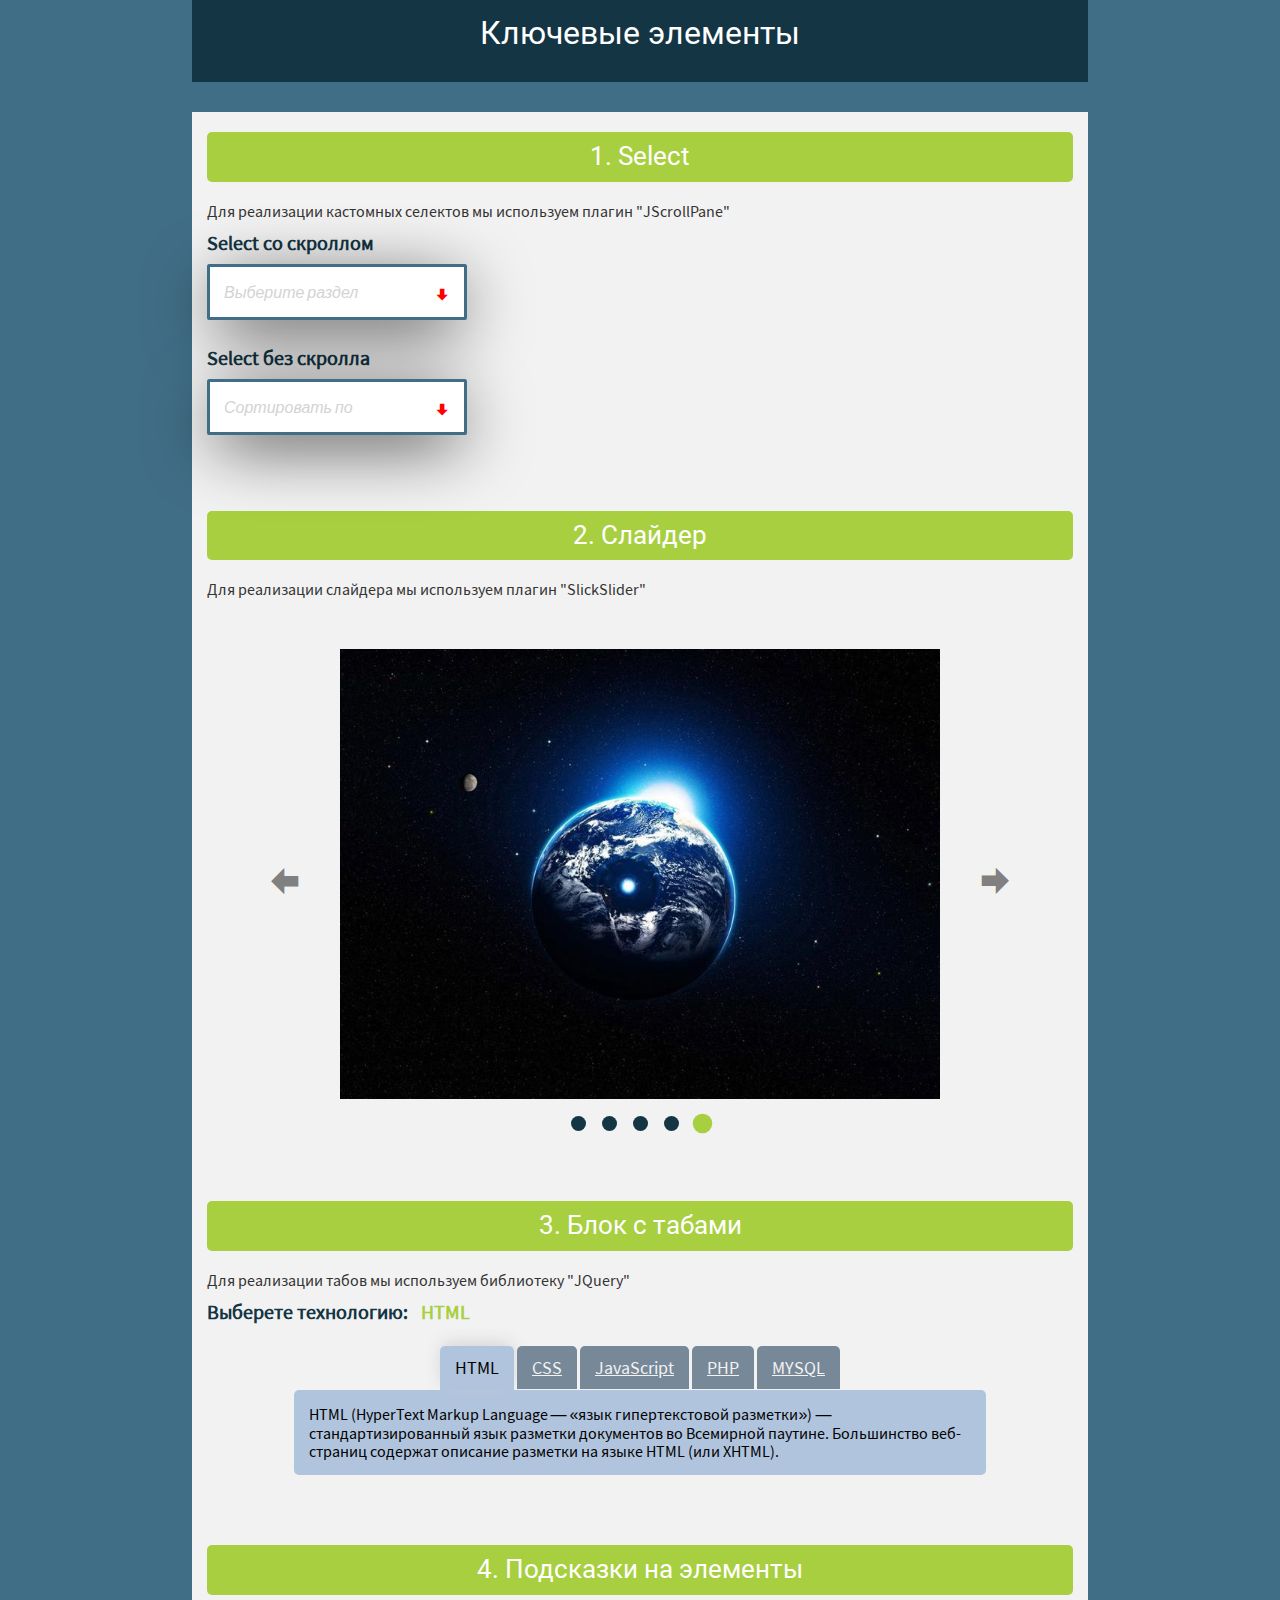
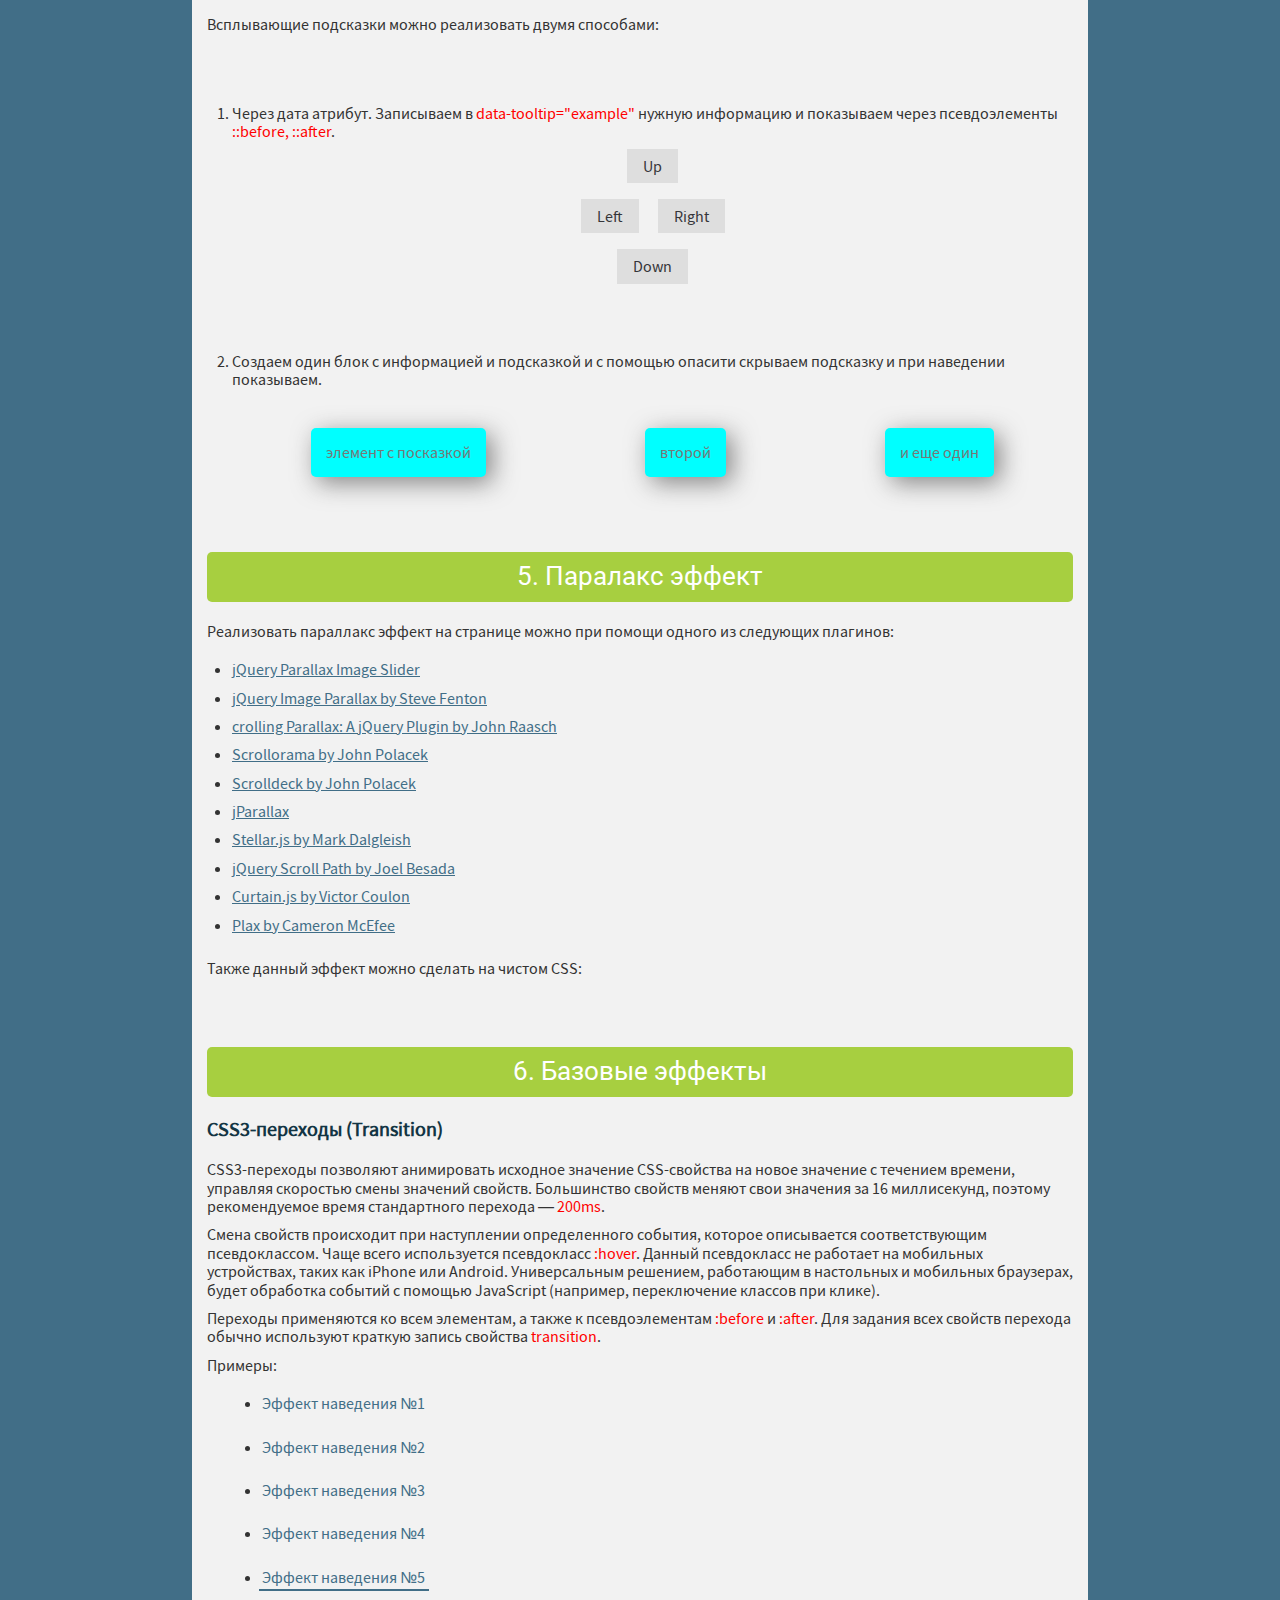
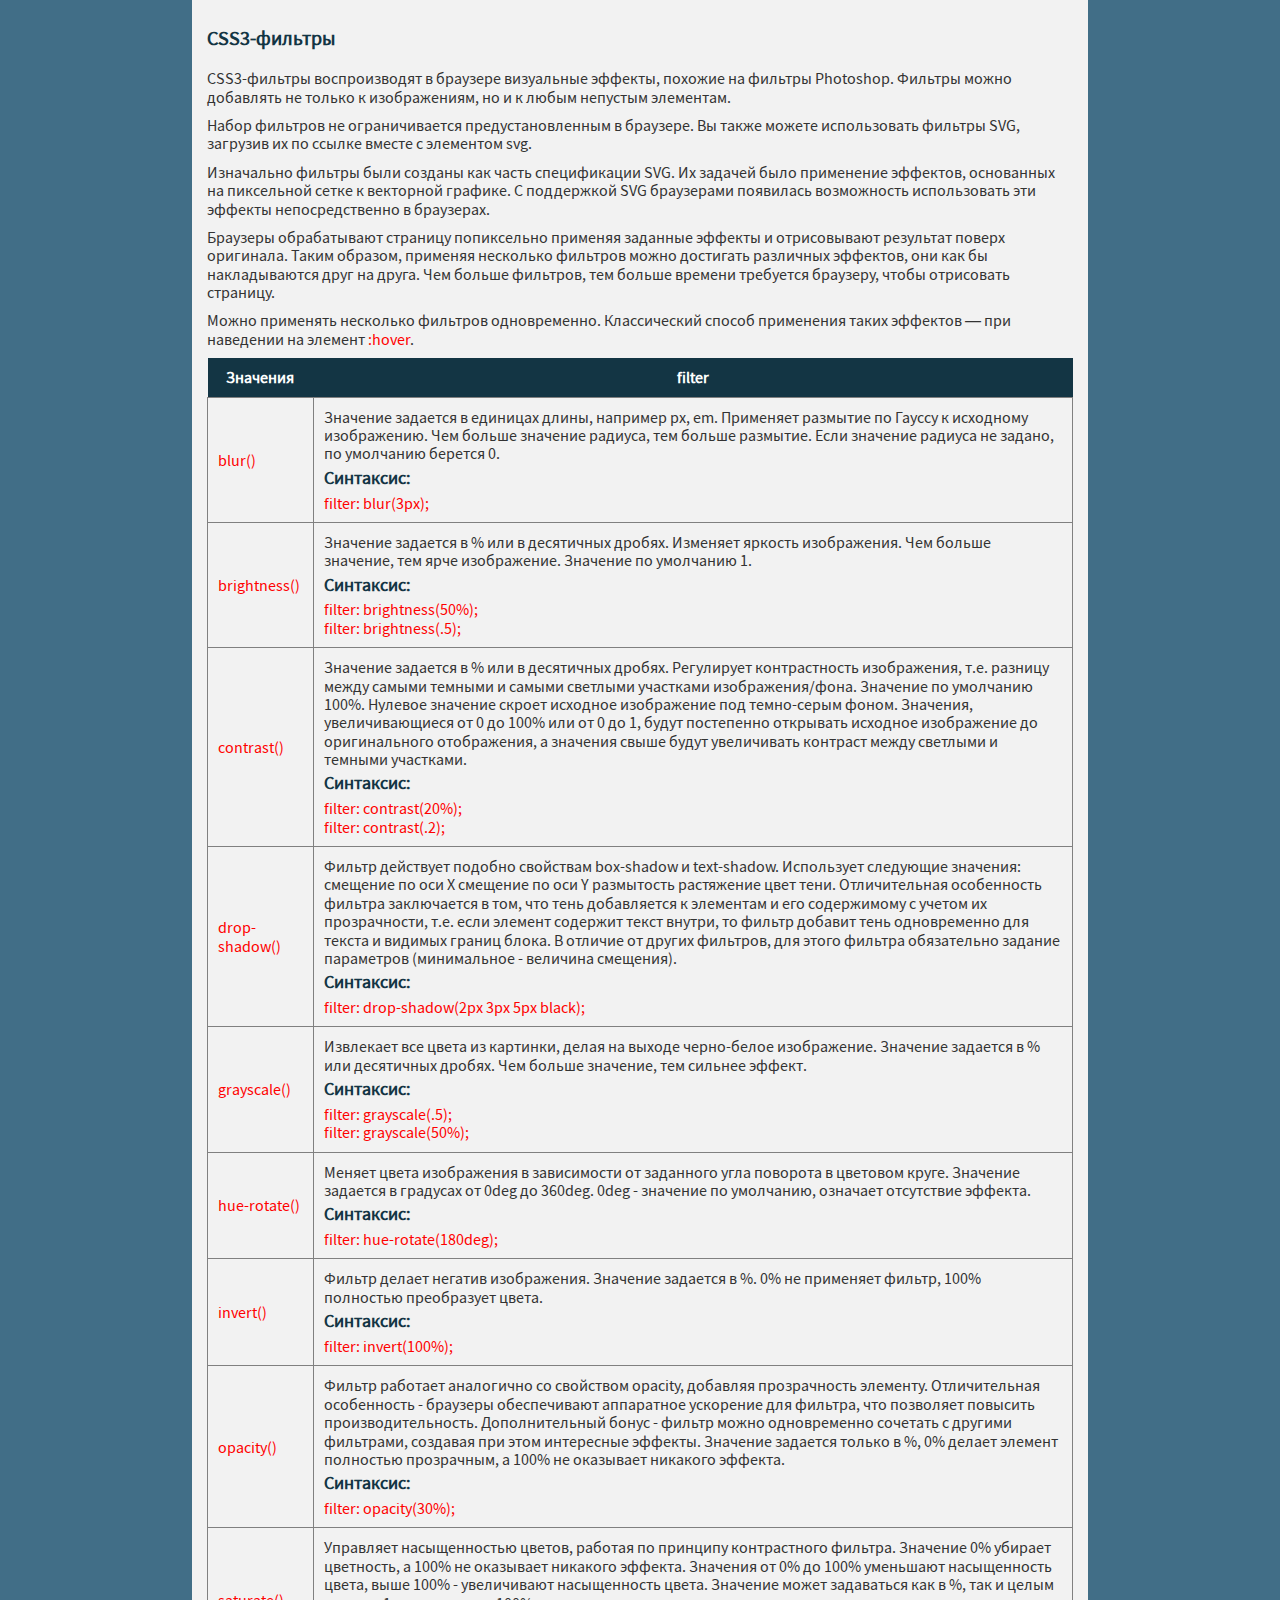
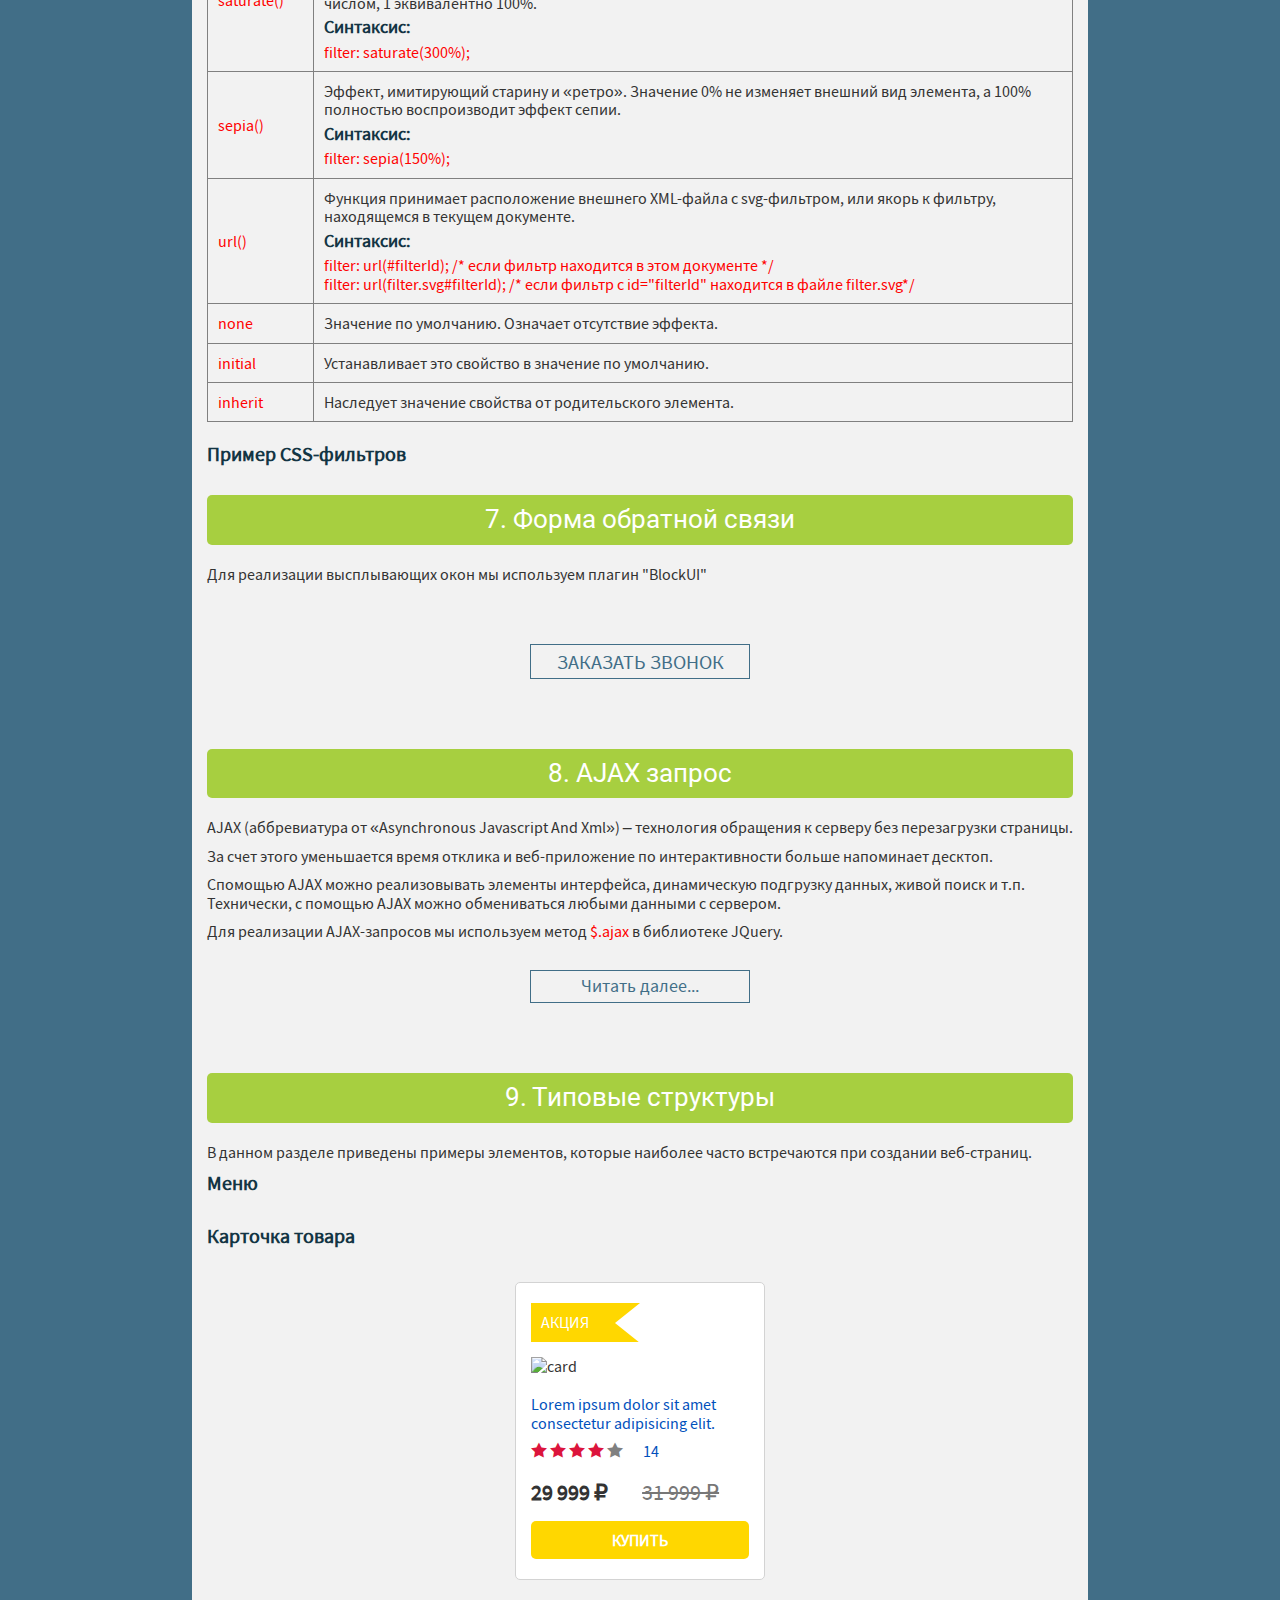
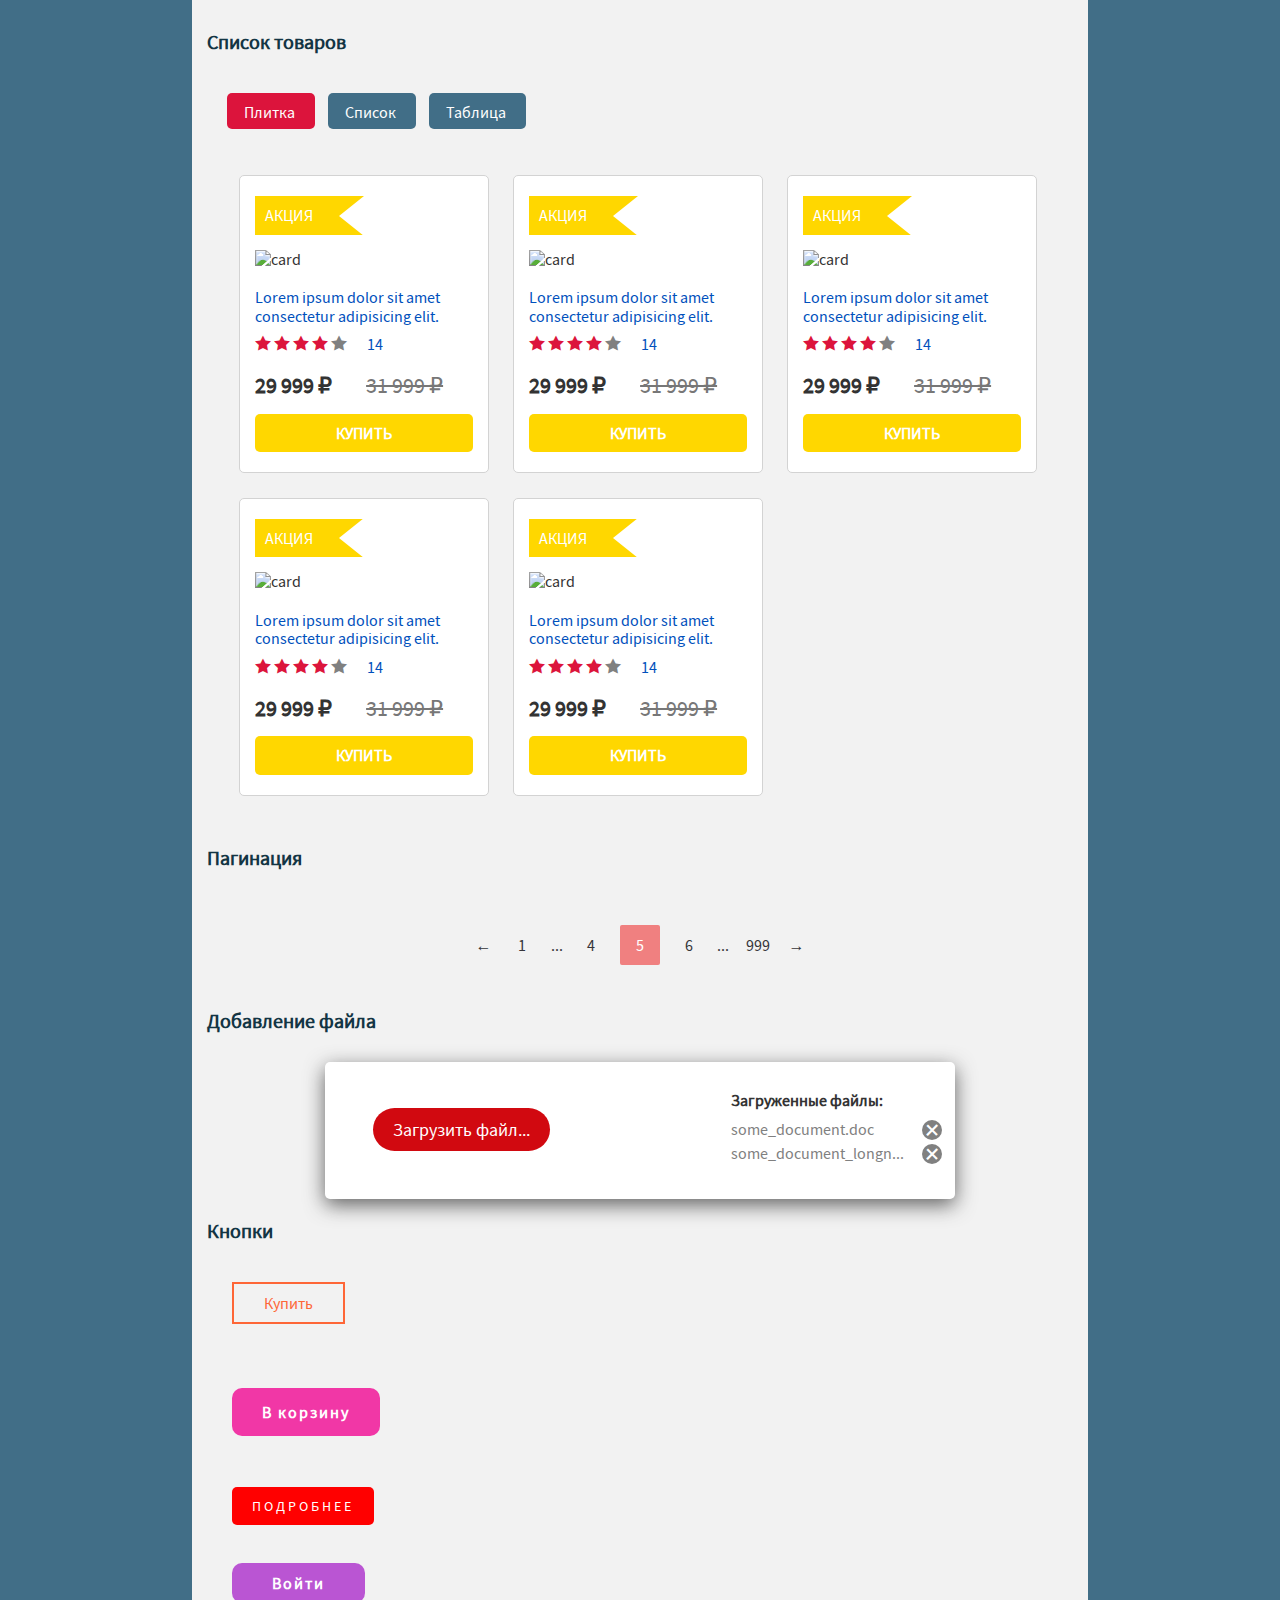
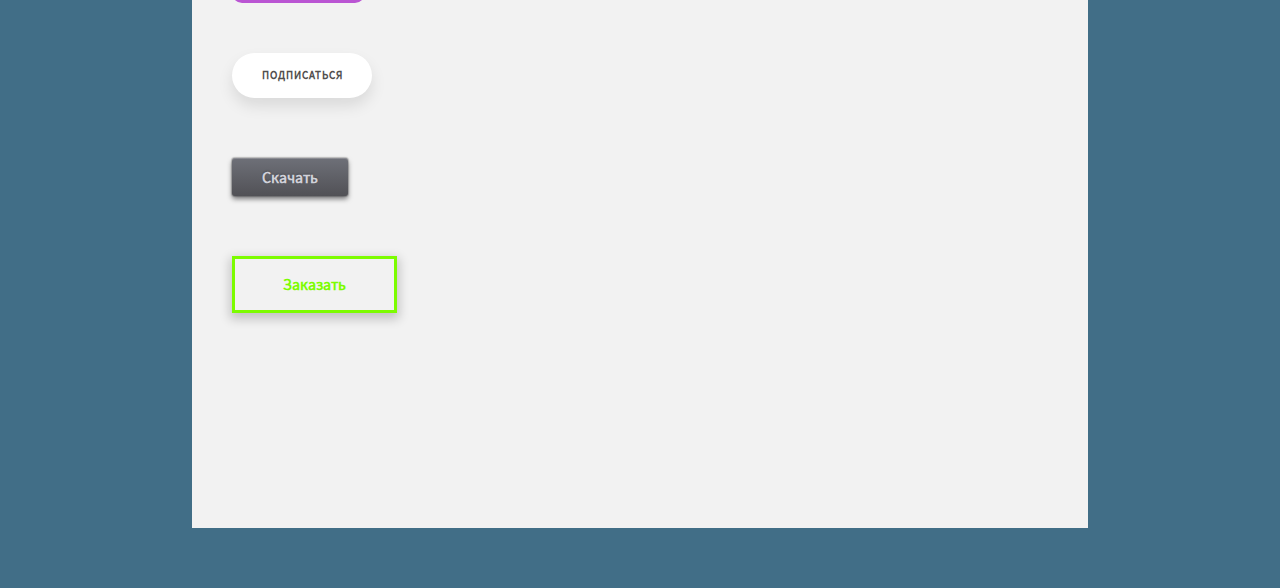
==== commit 76ada309: "bag fix 3" ====
--- a/key_elements/elements.html
+++ b/key_elements/elements.html
@@ -87,9 +87,9 @@
 					<div class="tabs js-tabs">
 						<div class="exampleTab__choose">
 							<span class="exampleTab__pick">Выберете технологию:</span>
-							<span class="exampleTab__mobileSelect js-mobile-tab-link"></span>
+							<span class="exampleTab__mobileSelect js-mobile-tab-link">HTML</span>
 							<div class="exampleTab__tabs js-mobiletabs">
-							<a href="javascript:void(0);" data-href="elem1" class="js-tab-link exampleTab__tab">HTML</a>
+							<a href="javascript:void(0);" data-href="elem1" class="js-tab-link exampleTab__tab -active">HTML</a>
 							<a href="javascript:void(0);" data-href="elem2" class="js-tab-link exampleTab__tab">CSS</a>
 							<a href="javascript:void(0);" data-href="elem3" class="js-tab-link exampleTab__tab">JavaScript</a>
 							<a href="javascript:void(0);" data-href="elem4" class="js-tab-link exampleTab__tab">PHP</a>
@@ -97,7 +97,7 @@
 							</div>
 						</div>
 						<div class="exampleTab__tabblock">
-							<div class="exampleTab__item js-tab__elem1 hidden-block js-tab">
+							<div class="exampleTab__item js-tab__elem1 js-tab">
 								HTML (HyperText Markup Language — «язык гипертекстовой разметки») — стандартизированный язык разметки документов во Всемирной паутине. Большинство веб-страниц содержат описание разметки на языке HTML (или XHTML).
 							</div>
 							<div class="exampleTab__item js-tab__elem2 hidden-block js-tab">
@@ -439,102 +439,6 @@
 												</div>
 												<div class="card__reviewsCount">14</div>
 											</div>
-									</div>
-									<div class="card__conditions">
-										<div class="card__period">* акция действует до&nbsp;31.06.2018</div>
-										<div class="card__prices">
-											<div class="card__price">29 999 &#x20bd;</div>
-											<div class="card__oldprice">31 999 &#x20bd;</div>
-										</div>
-									</div>
-									<div class="card__buy">КУПИТЬ</div>
-								</div>
-							</div>
-							<div class="card">
-								<div class="card-table__left">
-									<div class="card__title">АКЦИЯ</div>
-									<div class="card__img-wrap">
-										<img src="https://static.netiq.biz/prevs/couponsl/wikium-ru.png" alt="card" class="card__img">
-									</div>
-								</div>
-								<div class="card-table__right">
-									<div class="card__name">Lorem ipsum dolor sit amet consectetur adipisicing elit.</div>
-									<div class="card__info">
-										<div class="card__article">Артикул: 256789</div>
-										<div class="card__rating">
-											<div class="card__stars-wrap">
-												<span class="card__star icon-star-full"></span>
-												<span class="card__star icon-star-full"></span>
-												<span class="card__star icon-star-full"></span>
-												<span class="card__star icon-star-full"></span>
-												<span class="card__star card__star--last icon-star-full"></span>
-											</div>
-											<div class="card__reviewsCount">14</div>
-										</div>
-									</div>
-									<div class="card__conditions">
-										<div class="card__period">* акция действует до&nbsp;31.06.2018</div>
-										<div class="card__prices">
-											<div class="card__price">29 999 &#x20bd;</div>
-											<div class="card__oldprice">31 999 &#x20bd;</div>
-										</div>
-									</div>
-									<div class="card__buy">КУПИТЬ</div>
-								</div>
-							</div>
-						<div class="card">
-								<div class="card-table__left">
-									<div class="card__title">АКЦИЯ</div>
-									<div class="card__img-wrap">
-										<img src="https://static.netiq.biz/prevs/couponsl/wikium-ru.png" alt="card" class="card__img">
-									</div>
-								</div>
-								<div class="card-table__right">
-									<div class="card__name">Lorem ipsum dolor sit amet consectetur adipisicing elit.</div>
-									<div class="card__info">
-										<div class="card__article">Артикул: 256789</div>
-										<div class="card__rating">
-											<div class="card__stars-wrap">
-												<span class="card__star icon-star-full"></span>
-												<span class="card__star icon-star-full"></span>
-												<span class="card__star icon-star-full"></span>
-												<span class="card__star icon-star-full"></span>
-												<span class="card__star card__star--last icon-star-full"></span>
-											</div>
-											<div class="card__reviewsCount">14</div>
-										</div>
-									</div>
-									<div class="card__conditions">
-										<div class="card__period">* акция действует до&nbsp;31.06.2018</div>
-										<div class="card__prices">
-											<div class="card__price">29 999 &#x20bd;</div>
-											<div class="card__oldprice">31 999 &#x20bd;</div>
-										</div>
-									</div>
-									<div class="card__buy">КУПИТЬ</div>
-								</div>
-							</div>
-							<div class="card">
-									<div class="card-table__left">
-										<div class="card__title">АКЦИЯ</div>
-										<div class="card__img-wrap">
-											<img src="https://static.netiq.biz/prevs/couponsl/wikium-ru.png" alt="card" class="card__img">
-										</div>
-									</div>
-									<div class="card-table__right">
-										<div class="card__name">Lorem ipsum dolor sit amet consectetur adipisicing elit.</div>
-										<div class="card__info">
-											<div class="card__article">Артикул: 256789</div>
-											<div class="card__rating">
-												<div class="card__stars-wrap">
-													<span class="card__star icon-star-full"></span>
-													<span class="card__star icon-star-full"></span>
-													<span class="card__star icon-star-full"></span>
-													<span class="card__star icon-star-full"></span>
-													<span class="card__star card__star--last icon-star-full"></span>
-												</div>
-												<div class="card__reviewsCount">14</div>
-											</div>
 										</div>
 										<div class="card__conditions">
 											<div class="card__period">* акция действует до&nbsp;31.06.2018</div>
@@ -546,7 +450,7 @@
 										<div class="card__buy">КУПИТЬ</div>
 									</div>
 								</div>
-							<div class="card">
+								<div class="card">
 									<div class="card-table__left">
 										<div class="card__title">АКЦИЯ</div>
 										<div class="card__img-wrap">
@@ -578,7 +482,7 @@
 										<div class="card__buy">КУПИТЬ</div>
 									</div>
 								</div>
-							<div class="card">
+								<div class="card">
 									<div class="card-table__left">
 										<div class="card__title">АКЦИЯ</div>
 										<div class="card__img-wrap">
@@ -610,7 +514,165 @@
 										<div class="card__buy">КУПИТЬ</div>
 									</div>
 								</div>
-							</div>
+								<div class="card">
+									<div class="card-table__left">
+										<div class="card__title">АКЦИЯ</div>
+										<div class="card__img-wrap">
+											<img src="https://static.netiq.biz/prevs/couponsl/wikium-ru.png" alt="card" class="card__img">
+										</div>
+									</div>
+									<div class="card-table__right">
+										<div class="card__name">Lorem ipsum dolor sit amet consectetur adipisicing elit.</div>
+										<div class="card__info">
+											<div class="card__article">Артикул: 256789</div>
+											<div class="card__rating">
+												<div class="card__stars-wrap">
+													<span class="card__star icon-star-full"></span>
+													<span class="card__star icon-star-full"></span>
+													<span class="card__star icon-star-full"></span>
+													<span class="card__star icon-star-full"></span>
+													<span class="card__star card__star--last icon-star-full"></span>
+												</div>
+												<div class="card__reviewsCount">14</div>
+											</div>
+										</div>
+										<div class="card__conditions">
+											<div class="card__period">* акция действует до&nbsp;31.06.2018</div>
+											<div class="card__prices">
+												<div class="card__price">29 999 &#x20bd;</div>
+												<div class="card__oldprice">31 999 &#x20bd;</div>
+											</div>
+										</div>
+										<div class="card__buy">КУПИТЬ</div>
+									</div>
+								</div>
+								<div class="card">
+									<div class="card-table__left">
+										<div class="card__title">АКЦИЯ</div>
+										<div class="card__img-wrap">
+											<img src="https://static.netiq.biz/prevs/couponsl/wikium-ru.png" alt="card" class="card__img">
+										</div>
+									</div>
+									<div class="card-table__right">
+										<div class="card__name">Lorem ipsum dolor sit amet consectetur adipisicing elit.</div>
+										<div class="card__info">
+											<div class="card__article">Артикул: 256789</div>
+											<div class="card__rating">
+												<div class="card__stars-wrap">
+													<span class="card__star icon-star-full"></span>
+													<span class="card__star icon-star-full"></span>
+													<span class="card__star icon-star-full"></span>
+													<span class="card__star icon-star-full"></span>
+													<span class="card__star card__star--last icon-star-full"></span>
+												</div>
+												<div class="card__reviewsCount">14</div>
+											</div>
+										</div>
+										<div class="card__conditions">
+											<div class="card__period">* акция действует до&nbsp;31.06.2018</div>
+											<div class="card__prices">
+												<div class="card__price">29 999 &#x20bd;</div>
+												<div class="card__oldprice">31 999 &#x20bd;</div>
+											</div>
+										</div>
+										<div class="card__buy">КУПИТЬ</div>
+									</div>
+								</div>
+							</div>
+							<table class="product-table">
+								<tr>
+									<th class="product-table__head">Фото</th>
+									<th class="product-table__head">Название</th>
+									<th class="product-table__head">Старая цена</th>
+									<th class="product-table__head">Новая цена</th>
+									<th class="product-table__head">Купить</th>
+								</tr>
+								<tr class="product-table__row">
+									<td class="product-table__item product-table__img">
+										<img src="https://static.netiq.biz/prevs/couponsl/wikium-ru.png" alt="card" class="card__img">
+									</td>
+									<td class="product-table__item product-table__name">
+										<div class="card__name">Lorem ipsum dolor sit amet consectetur adipisicing elit.</div>
+									</td>
+									<td class="product-table__item product-table__oldprice-td">
+										<div class="card__oldprice product-table__oldprice">31 999 &#x20bd;</div>
+									</td>
+									<td class="product-table__item product-table__price-td">
+										<div class="card__price product-table__price">29 999 &#x20bd;</div>
+									</td>
+									<td class="product-table__item product-table__buy">
+										<div class="card__buy">КУПИТЬ</div>
+									</td>
+								</tr>
+								<tr class="product-table__row">
+									<td class="product-table__item product-table__img">
+										<img src="https://static.netiq.biz/prevs/couponsl/wikium-ru.png" alt="card" class="card__img">
+									</td>
+									<td class="product-table__item product-table__name">
+										<div class="card__name">Lorem ipsum dolor sit amet consectetur adipisicing elit.</div>
+									</td>
+									<td class="product-table__item product-table__oldprice-td">
+										<div class="card__oldprice product-table__oldprice">31 999 &#x20bd;</div>
+									</td>
+									<td class="product-table__item product-table__price-td">
+										<div class="card__price product-table__price">29 999 &#x20bd;</div>
+									</td>
+									<td class="product-table__item product-table__buy">
+										<div class="card__buy">КУПИТЬ</div>
+									</td>
+								</tr>
+								<tr class="product-table__row">
+									<td class="product-table__item product-table__img">
+										<img src="https://static.netiq.biz/prevs/couponsl/wikium-ru.png" alt="card" class="card__img">
+									</td>
+									<td class="product-table__item product-table__name">
+										<div class="card__name">Lorem ipsum dolor sit amet consectetur adipisicing elit.</div>
+									</td>
+									<td class="product-table__item product-table__oldprice-td">
+										<div class="card__oldprice product-table__oldprice">31 999 &#x20bd;</div>
+									</td>
+									<td class="product-table__item product-table__price-td">
+										<div class="card__price product-table__price">29 999 &#x20bd;</div>
+									</td>
+									<td class="product-table__item product-table__buy">
+										<div class="card__buy">КУПИТЬ</div>
+									</td>
+								</tr>
+								<tr class="product-table__row">
+									<td class="product-table__item product-table__img">
+										<img src="https://static.netiq.biz/prevs/couponsl/wikium-ru.png" alt="card" class="card__img">
+									</td>
+									<td class="product-table__item product-table__name">
+										<div class="card__name">Lorem ipsum dolor sit amet consectetur adipisicing elit.</div>
+									</td>
+									<td class="product-table__item product-table__oldprice-td">
+										<div class="card__oldprice product-table__oldprice">31 999 &#x20bd;</div>
+									</td>
+									<td class="product-table__item product-table__price-td">
+										<div class="card__price product-table__price">29 999 &#x20bd;</div>
+									</td>
+									<td class="product-table__item product-table__buy">
+										<div class="card__buy">КУПИТЬ</div>
+									</td>
+								</tr>
+								<tr class="product-table__row">
+									<td class="product-table__item product-table__img">
+										<img src="https://static.netiq.biz/prevs/couponsl/wikium-ru.png" alt="card" class="card__img">
+									</td>
+									<td class="product-table__item product-table__name">
+										<div class="card__name">Lorem ipsum dolor sit amet consectetur adipisicing elit.</div>
+									</td>
+									<td class="product-table__item product-table__oldprice-td">
+										<div class="card__oldprice product-table__oldprice">31 999 &#x20bd;</div>
+									</td>
+									<td class="product-table__item product-table__price-td">
+										<div class="card__price product-table__price">29 999 &#x20bd;</div>
+									</td>
+									<td class="product-table__item product-table__buy">
+										<div class="card__buy">КУПИТЬ</div>
+									</td>
+								</tr>
+							</table>
 						</div>
 					</div>
 					<div class="charter__text">
--- a/key_elements/css/main.css
+++ b/key_elements/css/main.css
@@ -490,7 +490,8 @@
   background-color: lightsteelblue;
   color: #000;
   -webkit-box-shadow: 0px -4px 18px -3px #ccc;
-          box-shadow: 0px -4px 18px -3px #ccc; }
+          box-shadow: 0px -4px 18px -3px #ccc;
+  cursor: auto; }
 
 /* START TOOLTIP STYLES */
 [tooltip] {
@@ -923,10 +924,19 @@
         -ms-transform: rotate(45deg);
             transform: rotate(45deg); }
   .callback__wrapper {
-    position: relative;
+    position: absolute;
+    top: 50%;
+    left: 50%;
+    -webkit-transform: translate(-50%, -50%);
+        -ms-transform: translate(-50%, -50%);
+            transform: translate(-50%, -50%);
     width: 350px;
     margin: 0 auto;
-    border: 3px solid #A7CF40; }
+    border: 3px solid #A7CF40;
+    -webkit-transition: all 0.5s;
+    -o-transition: all 0.5s;
+    transition: all 0.5s;
+    opacity: 0; }
   .callback__container {
     margin: 5px;
     padding: 20px 20px 0px 20px;
@@ -956,6 +966,9 @@
     -webkit-border-radius: 3px;
             border-radius: 3px;
     cursor: pointer; }
+
+.visible .callback__wrapper {
+  opacity: 1; }
 
 /*AJAX*/
 .ajax__btn {
@@ -1080,6 +1093,9 @@
       background-color: darkorange; }
 
 /*CARD LIST*/
+.product-table {
+  display: none; }
+
 .catalogList {
   padding-left: 20px;
   padding-right: 20px;
@@ -1114,10 +1130,10 @@
   -webkit-flex-wrap: wrap;
       -ms-flex-wrap: wrap;
           flex-wrap: wrap;
-  -webkit-box-pack: center;
-  -webkit-justify-content: center;
-      -ms-flex-pack: center;
-          justify-content: center; }
+  -webkit-box-pack: start;
+  -webkit-justify-content: flex-start;
+      -ms-flex-pack: start;
+          justify-content: flex-start; }
   .card__list .card {
     margin-right: 12px;
     margin-left: 12px;
@@ -1129,26 +1145,20 @@
 .card__period {
   display: none; }
 
-.catalogList[data-view='list'] .card__list {
-  -webkit-box-orient: vertical;
-  -webkit-box-direction: normal;
-  -webkit-flex-direction: column;
-      -ms-flex-direction: column;
-          flex-direction: column;
-  -webkit-box-align: center;
-  -webkit-align-items: center;
-      -ms-flex-align: center;
-          align-items: center; }
-
-.catalogList[data-view='table'] .card {
+.catalogList[data-view='list'] .card {
   width: 80%;
   display: -webkit-box;
   display: -webkit-flex;
   display: -ms-flexbox;
   display: flex; }
-  .catalogList[data-view='table'] .card__name {
+  .catalogList[data-view='list'] .card__list {
+    -webkit-box-pack: center;
+    -webkit-justify-content: center;
+        -ms-flex-pack: center;
+            justify-content: center; }
+  .catalogList[data-view='list'] .card__name {
     padding-top: 0; }
-  .catalogList[data-view='table'] .card__info {
+  .catalogList[data-view='list'] .card__info {
     display: -webkit-box;
     display: -webkit-flex;
     display: -ms-flexbox;
@@ -1157,7 +1167,7 @@
     -webkit-justify-content: space-between;
         -ms-flex-pack: justify;
             justify-content: space-between; }
-  .catalogList[data-view='table'] .card__rating {
+  .catalogList[data-view='list'] .card__rating {
     display: -webkit-box;
     display: -webkit-flex;
     display: -ms-flexbox;
@@ -1166,12 +1176,12 @@
     -webkit-justify-content: flex-end;
         -ms-flex-pack: end;
             justify-content: flex-end; }
-  .catalogList[data-view='table'] .card__stars-wrap {
+  .catalogList[data-view='list'] .card__stars-wrap {
     width: auto; }
-  .catalogList[data-view='table'] .card__reviewsCount {
+  .catalogList[data-view='list'] .card__reviewsCount {
     width: auto;
     padding-left: 15px; }
-  .catalogList[data-view='table'] .card__conditions {
+  .catalogList[data-view='list'] .card__conditions {
     display: -webkit-box;
     display: -webkit-flex;
     display: -ms-flexbox;
@@ -1184,29 +1194,29 @@
     -webkit-align-items: flex-end;
         -ms-flex-align: end;
             align-items: flex-end; }
-  .catalogList[data-view='table'] .card__period {
+  .catalogList[data-view='list'] .card__period {
     display: inline-block;
     padding-bottom: 3px;
     font-size: 12px;
     color: crimson; }
-  .catalogList[data-view='table'] .card__prices {
+  .catalogList[data-view='list'] .card__prices {
     padding-top: 15px;
     text-align: right; }
-  .catalogList[data-view='table'] .card__price {
+  .catalogList[data-view='list'] .card__price {
     width: auto; }
-  .catalogList[data-view='table'] .card__oldprice {
+  .catalogList[data-view='list'] .card__oldprice {
     width: auto; }
-  .catalogList[data-view='table'] .card__buy {
+  .catalogList[data-view='list'] .card__buy {
     width: 50%;
     margin-left: auto;
     margin-right: auto; }
 
-.catalogList[data-view='table'] .card__article {
+.catalogList[data-view='list'] .card__article {
   display: inline-block;
   font-size: 14px;
   color: lightgray; }
 
-.catalogList[data-view='table'] .card-table__right {
+.catalogList[data-view='list'] .card-table__right {
   display: -webkit-box;
   display: -webkit-flex;
   display: -ms-flexbox;
@@ -1221,6 +1231,37 @@
       -ms-flex-pack: justify;
           justify-content: space-between;
   padding-left: 15px; }
+
+.catalogList[data-view='table'] .card__list {
+  display: none; }
+
+.catalogList[data-view='table'] .product-table {
+  display: table; }
+  .catalogList[data-view='table'] .product-table td {
+    border-color: transparent;
+    padding: 14px; }
+  .catalogList[data-view='table'] .product-table__head {
+    background-color: crimson;
+    border: 2px solid crimson; }
+  .catalogList[data-view='table'] .product-table__img {
+    width: 200px; }
+  .catalogList[data-view='table'] .product-table__name {
+    width: 180px;
+    text-align: center; }
+  .catalogList[data-view='table'] .product-table__oldprice-td {
+    text-align: center; }
+  .catalogList[data-view='table'] .product-table__price-td {
+    text-align: center; }
+  .catalogList[data-view='table'] .product-table__oldprice {
+    display: inline-block;
+    width: 100%; }
+  .catalogList[data-view='table'] .product-table__price {
+    display: inline-block;
+    width: 100%; }
+  .catalogList[data-view='table'] .product-table__row {
+    border-left: 2px solid lightgrey;
+    border-right: 2px solid lightgrey;
+    border-bottom: 2px solid lightgrey; }
 
 /*PAGINATION*/
 .paggination {
